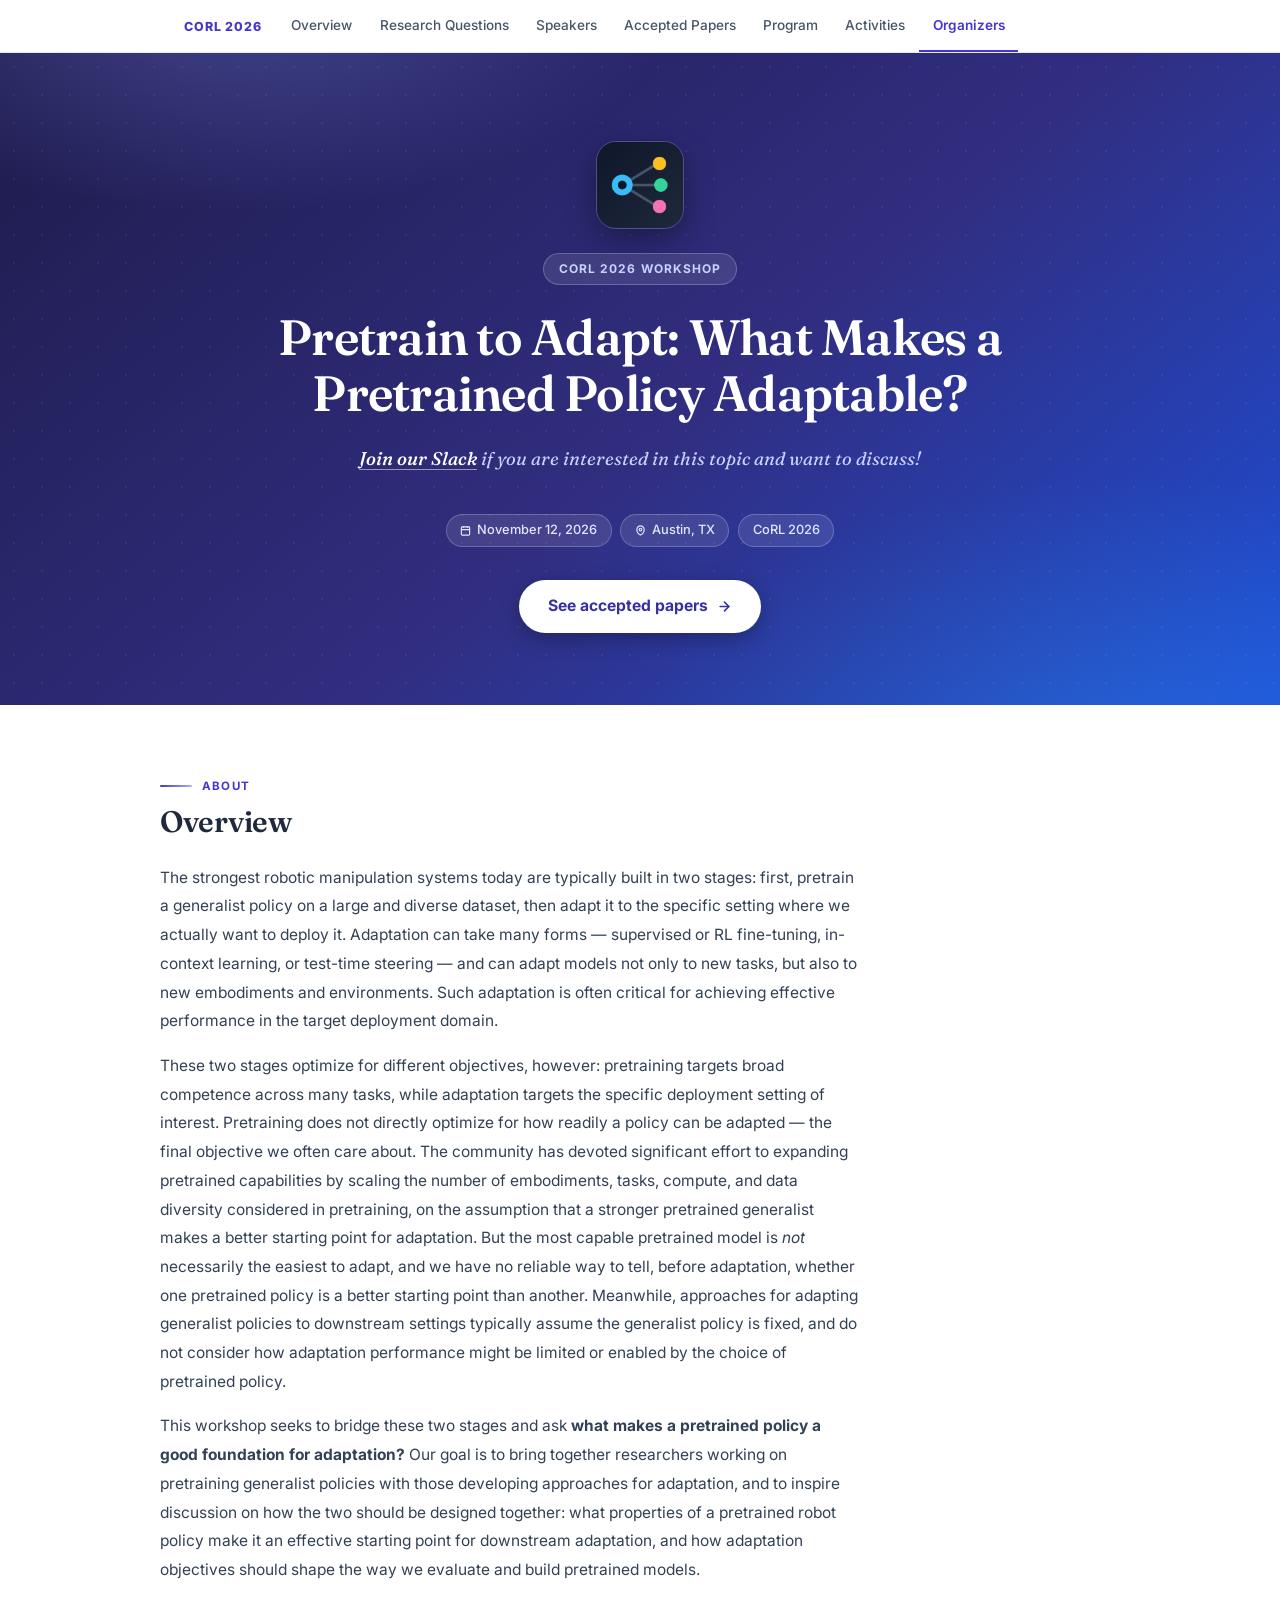
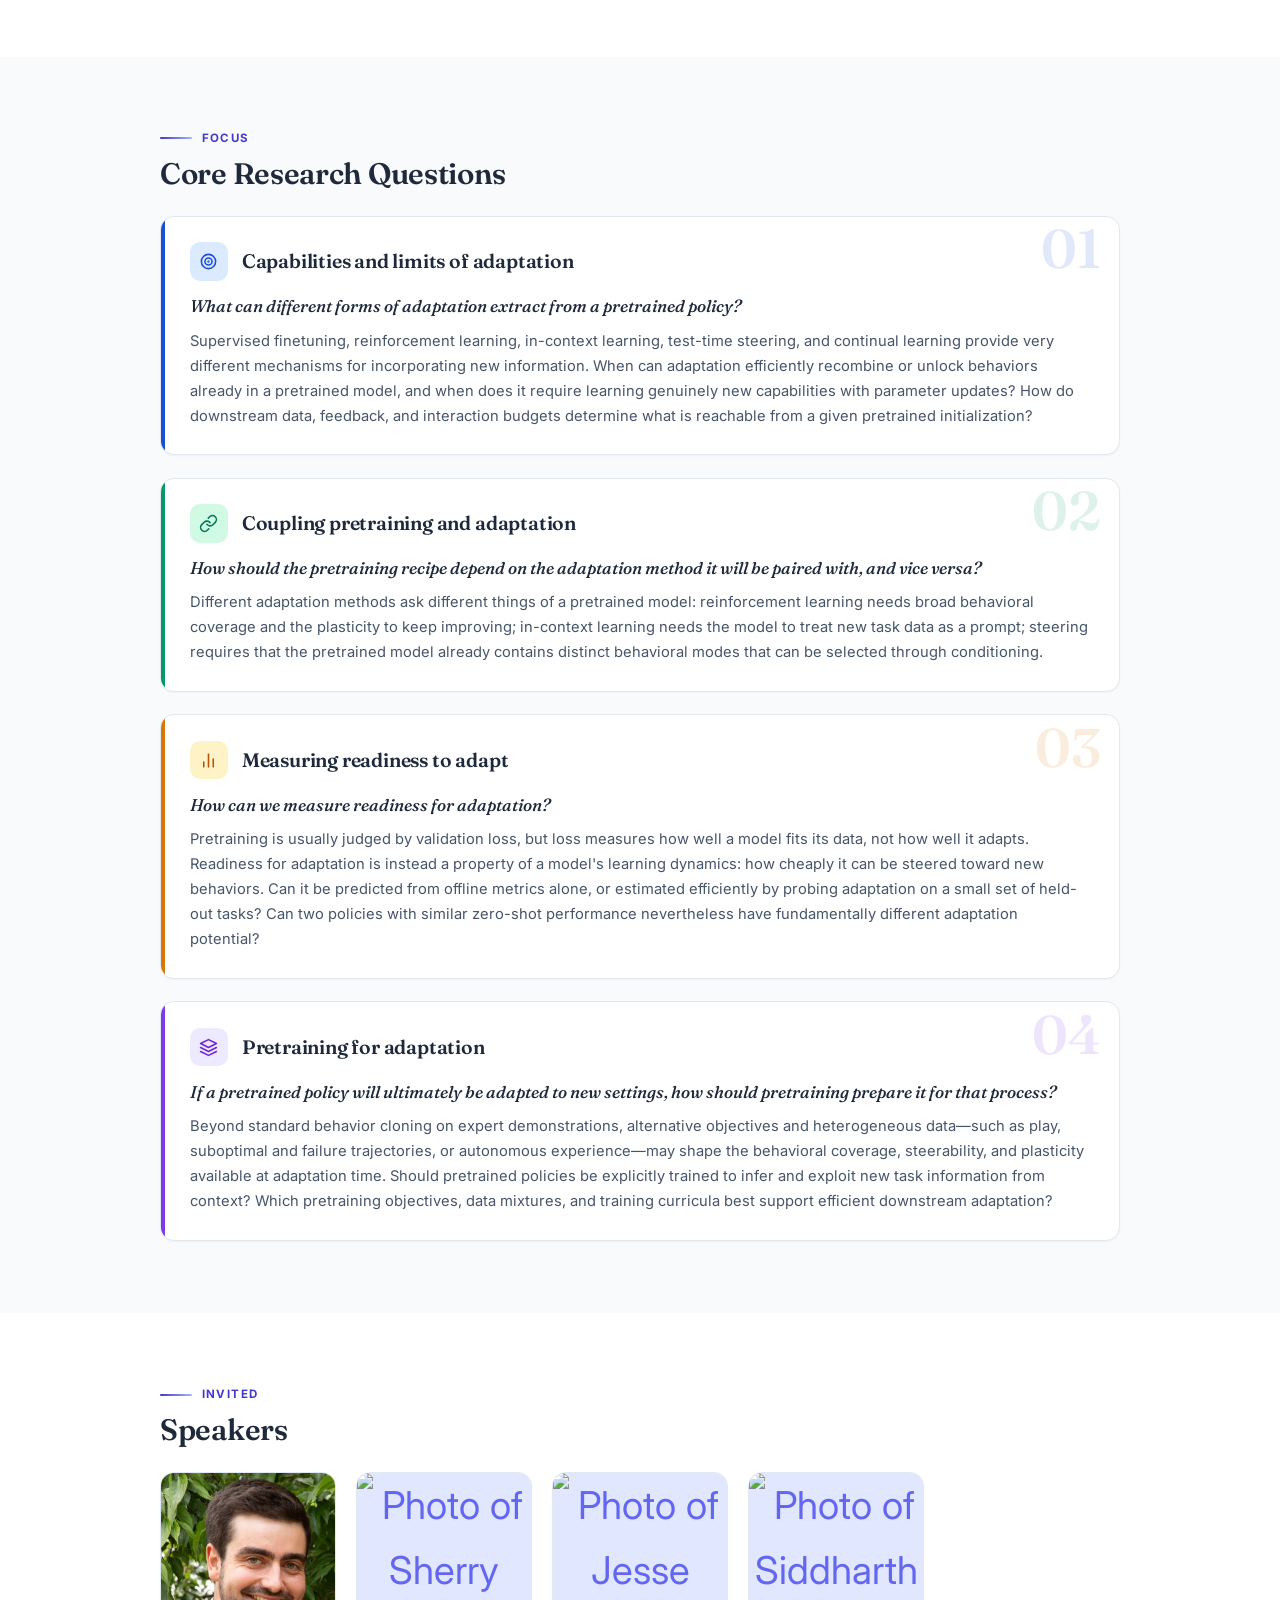
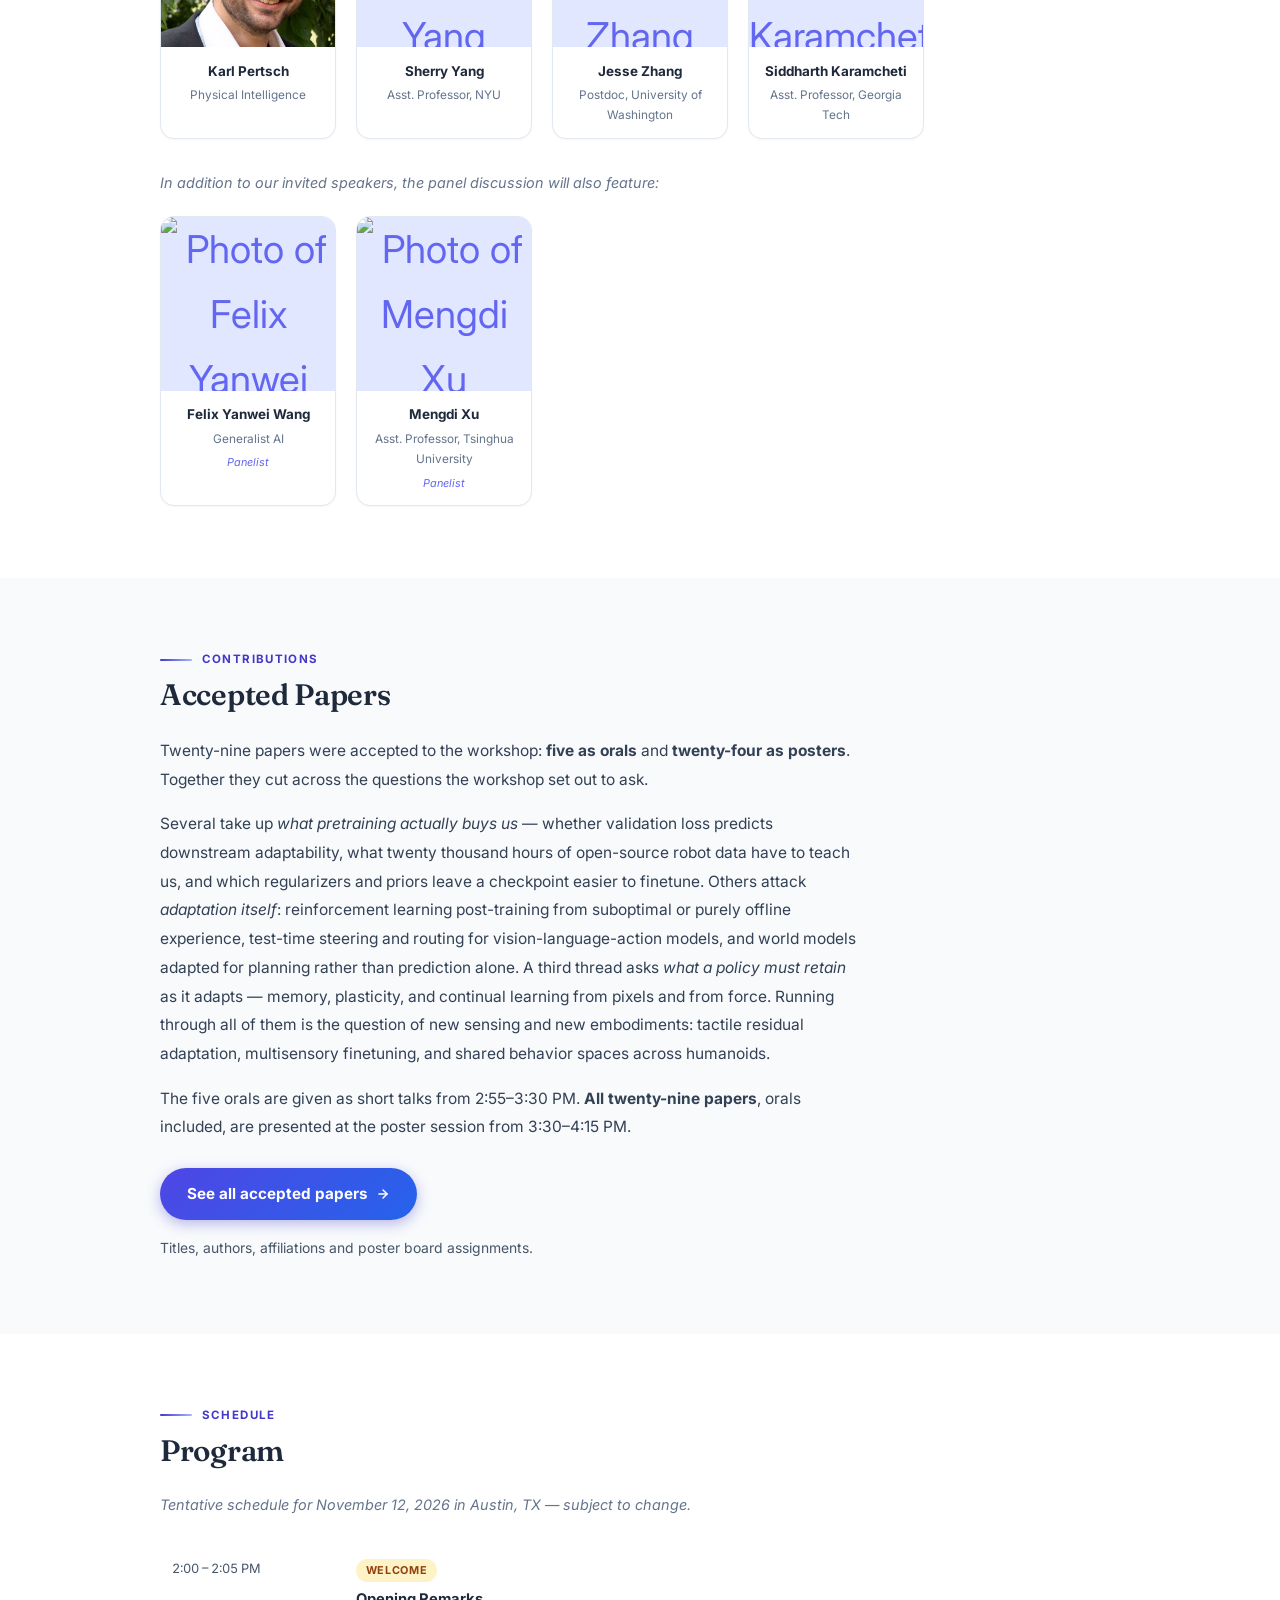
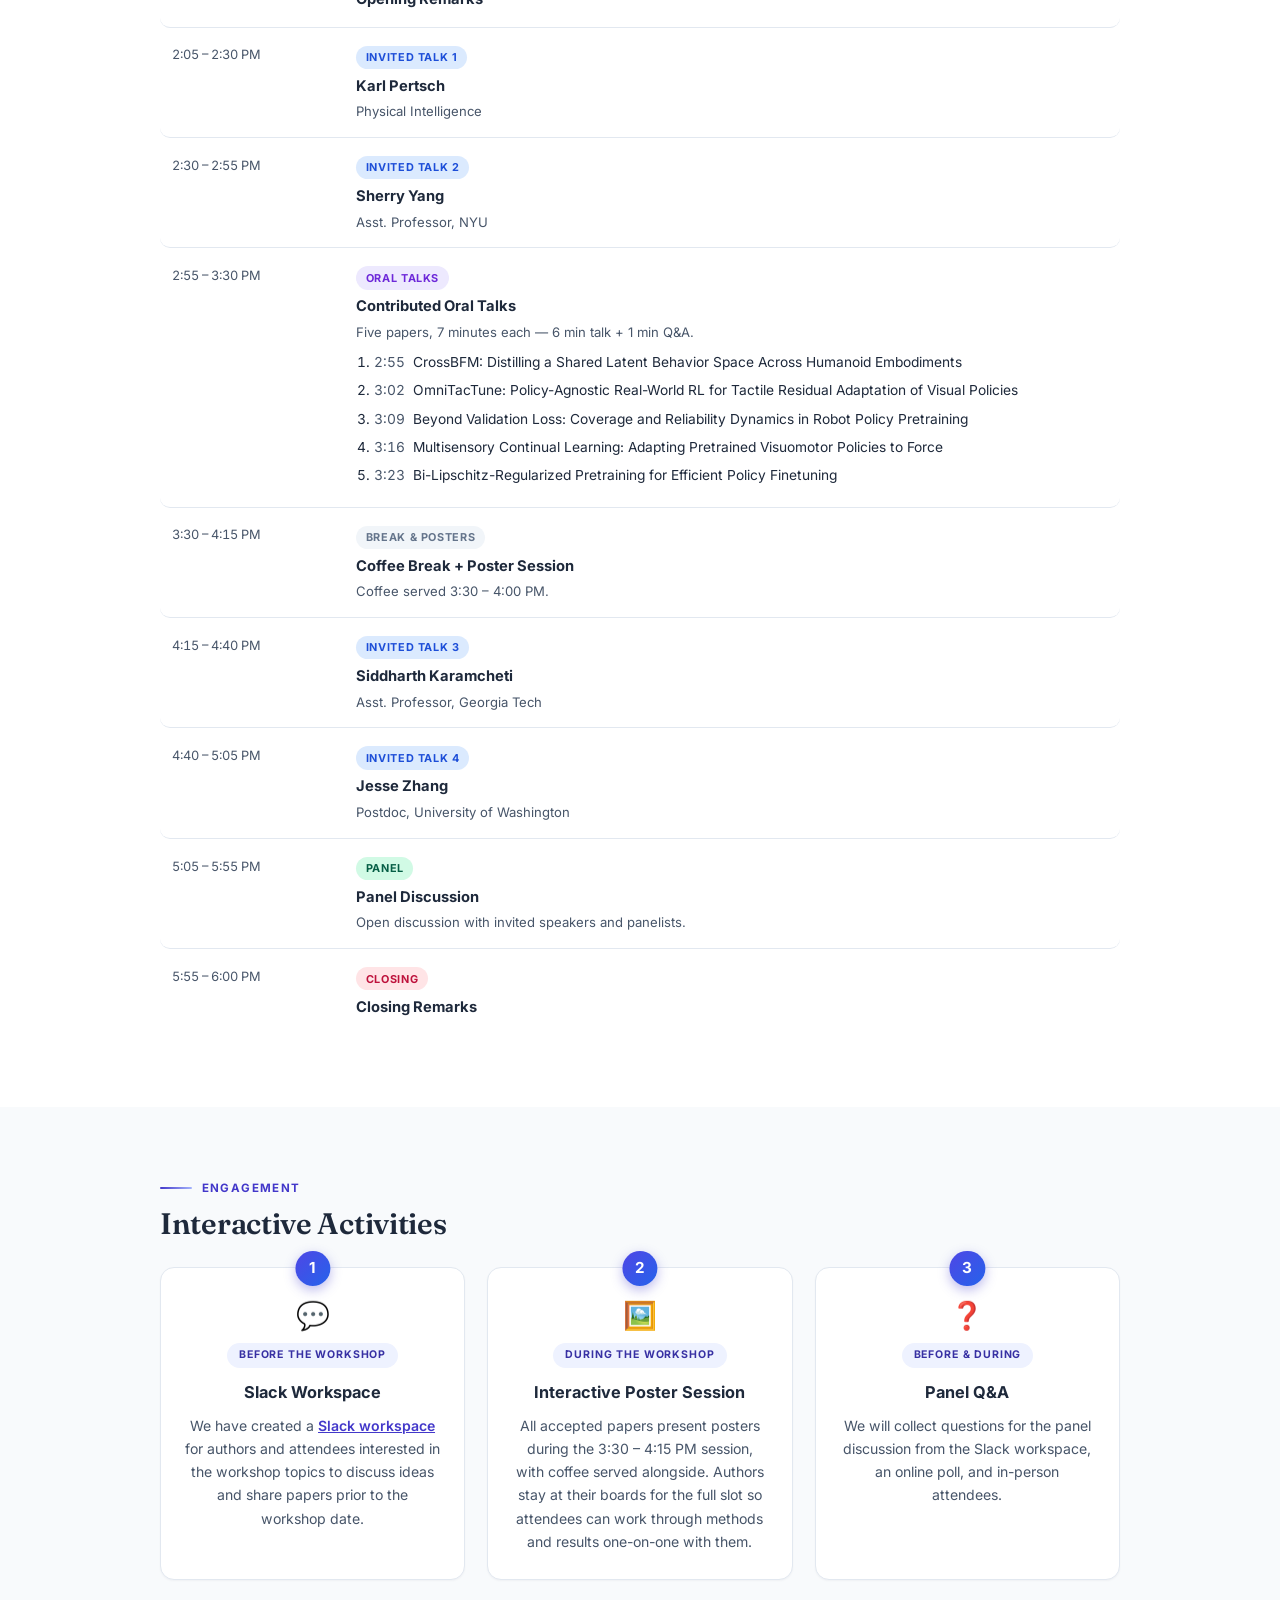
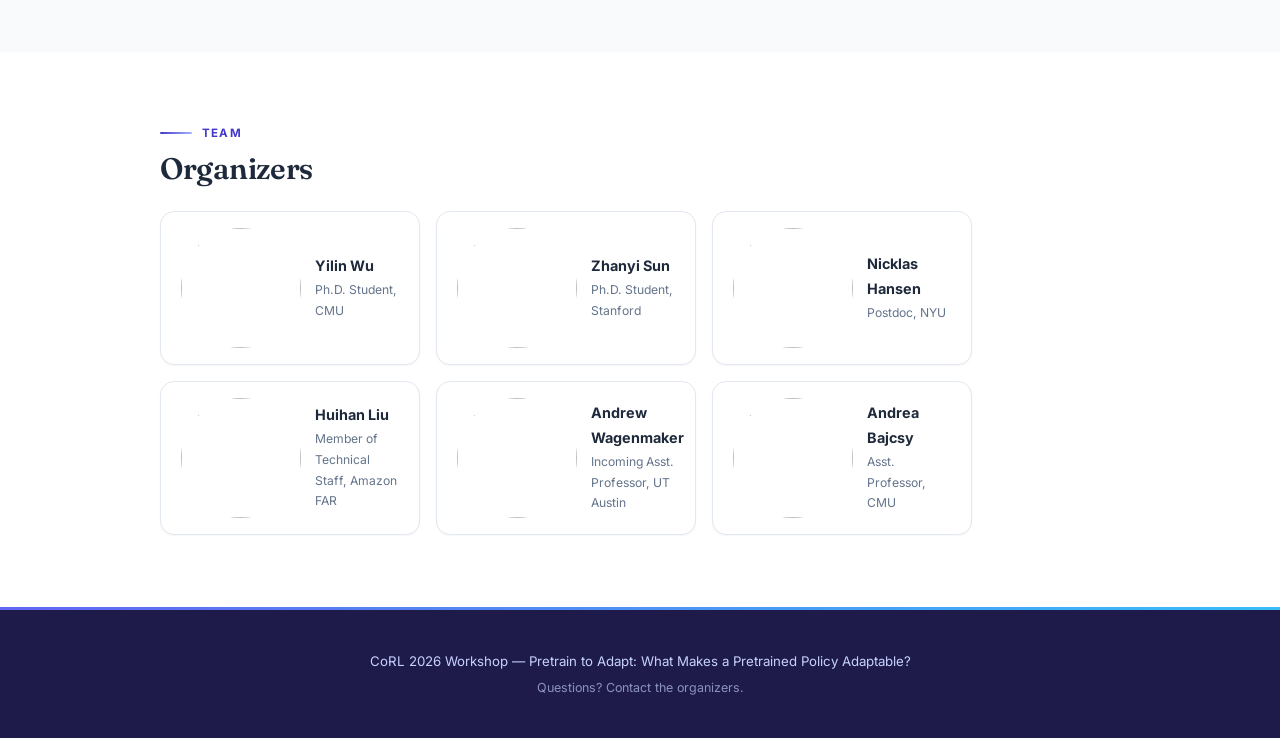
==== index.html @ 238b867f "Fix the stale section comment Co-Authored-By: Claude Opus 5 <noreply@anthropic.com>" ====
<!DOCTYPE html>
<html lang="en">
<head>
  <meta charset="UTF-8" />
  <meta name="viewport" content="width=device-width, initial-scale=1.0" />
  <title>Pretrain to Adapt: What Makes a Pretrained Policy Adaptable? — CoRL 2026</title>
  <link rel="icon" type="image/png" href="images/pretrain-to-adapt.png">
  <link rel="apple-touch-icon" href="images/favicon-180.png">
  <link rel="preconnect" href="https://fonts.googleapis.com">
  <link rel="preconnect" href="https://fonts.gstatic.com" crossorigin>
  <link href="https://fonts.googleapis.com/css2?family=Fraunces:ital,opsz,wght@0,9..144,500;0,9..144,600;0,9..144,700;1,9..144,400;1,9..144,500&family=Inter:wght@400;500;600;700;800&display=swap" rel="stylesheet">
  <style>
    /* ── Reset & tokens ── */
    *, *::before, *::after { box-sizing: border-box; margin: 0; padding: 0; }

    :root {
      --primary:      #4338ca;
      --primary-dark: #3730a3;
      --hero-top:     #1e1b4b;
      --hero-bot:     #1d4ed8;
      --text:         #1e293b;
      --text-muted:   #475569;
      --border:       #e2e8f0;
      --bg:           #ffffff;
      --bg-alt:       #f8fafc;
      --radius:       10px;
      --max-w:        960px;
    }

    html { scroll-behavior: smooth; }

    @media (prefers-reduced-motion: reduce) {
      html { scroll-behavior: auto; }
      *, *::before, *::after { transition-duration: 0.01ms !important; animation-duration: 0.01ms !important; }
    }

    body {
      font-family: 'Inter', -apple-system, BlinkMacSystemFont, 'Segoe UI', Roboto, 'Helvetica Neue', Arial, sans-serif;
      color: var(--text);
      background: var(--bg);
      line-height: 1.7;
      -webkit-font-smoothing: antialiased;
    }

    /* ── Skip link (accessibility) ── */
    .skip-link {
      position: absolute;
      left: -9999px;
      top: 1rem;
      z-index: 9999;
      background: var(--primary);
      color: #fff;
      padding: 0.6rem 1.2rem;
      border-radius: var(--radius);
      font-weight: 600;
      font-size: 0.9rem;
      text-decoration: none;
    }
    .skip-link:focus { left: 1rem; }

    /* ── Focus ring ── */
    :focus-visible {
      outline: 3px solid var(--primary);
      outline-offset: 3px;
      border-radius: 3px;
    }

    /* ── Sticky nav ── */
    .site-header {
      position: sticky;
      top: 0;
      z-index: 100;
      background: rgba(255,255,255,0.96);
      border-bottom: 1px solid var(--border);
      backdrop-filter: blur(8px);
      -webkit-backdrop-filter: blur(8px);
    }

    .nav-inner {
      max-width: var(--max-w);
      margin: 0 auto;
      padding: 0 1.5rem;
      display: flex;
      align-items: center;
      gap: 1rem;
    }

    .nav-brand {
      font-size: 0.78rem;
      font-weight: 800;
      color: var(--primary);
      text-transform: uppercase;
      letter-spacing: 0.07em;
      white-space: nowrap;
      flex-shrink: 0;
    }

    .nav-links {
      list-style: none;
      display: flex;
      margin-left: auto;
      overflow-x: auto;
      scrollbar-width: none;
    }
    .nav-links::-webkit-scrollbar { display: none; }

    .nav-links a {
      display: block;
      padding: 0.85rem 0.85rem;
      color: var(--text-muted);
      text-decoration: none;
      font-size: 0.85rem;
      font-weight: 500;
      border-bottom: 2px solid transparent;
      white-space: nowrap;
      transition: color 0.15s, border-color 0.15s;
    }
    .nav-links a:hover { color: var(--primary); }
    .nav-links a[aria-current="true"] {
      color: var(--primary);
      border-bottom-color: var(--primary);
      font-weight: 600;
    }

    /* ── Hero ── */
    .hero {
      background: linear-gradient(140deg, var(--hero-top) 0%, #312e81 55%, var(--hero-bot) 100%);
      color: #fff;
      padding: 5.5rem 1.5rem 4.5rem;
      text-align: center;
      position: relative;
      overflow: hidden;
    }

    /* Subtle dot-grid overlay */
    .hero::before {
      content: '';
      position: absolute;
      inset: 0;
      background-image: radial-gradient(rgba(255,255,255,0.06) 1px, transparent 1px);
      background-size: 28px 28px;
      pointer-events: none;
    }

    /* Soft glow accents */
    .hero::after {
      content: '';
      position: absolute;
      inset: 0;
      background:
        radial-gradient(640px 320px at 18% -10%, rgba(129,140,248,0.35), transparent 70%),
        radial-gradient(720px 420px at 88% 110%, rgba(56,189,248,0.22), transparent 70%);
      pointer-events: none;
    }

    .hero-inner { position: relative; z-index: 1; max-width: var(--max-w); margin: 0 auto; }

    .hero-logo {
      width: 88px;
      height: 88px;
      border-radius: 20px;
      display: block;
      margin: 0 auto 1.5rem;
      border: 1px solid rgba(255,255,255,0.18);
      box-shadow: 0 10px 30px rgba(0,0,0,0.35);
    }

    .hero-pill {
      display: inline-block;
      background: rgba(255,255,255,0.1);
      border: 1px solid rgba(255,255,255,0.22);
      color: #c7d2fe;
      font-size: 0.75rem;
      font-weight: 700;
      letter-spacing: 0.09em;
      text-transform: uppercase;
      padding: 0.28rem 0.9rem;
      border-radius: 999px;
      margin-bottom: 1.5rem;
    }

    .hero h1 {
      font-family: 'Fraunces', Georgia, 'Times New Roman', serif;
      font-size: clamp(1.85rem, 4.8vw, 3.1rem);
      font-weight: 600;
      line-height: 1.14;
      letter-spacing: -0.015em;
      color: #fff;
      margin-bottom: 1.4rem;
    }

    .hero-quote {
      font-family: 'Fraunces', Georgia, serif;
      font-size: 1.15rem;
      color: #c7d2fe;
      font-style: italic;
      font-weight: 400;
      max-width: 600px;
      margin: 0 auto 2.5rem;
      line-height: 1.6;
    }
    .hero-quote a {
      color: #fff;
      font-weight: 500;
      text-decoration: underline;
      text-underline-offset: 4px;
      text-decoration-color: rgba(255,255,255,0.5);
      transition: text-decoration-color 0.15s ease;
    }
    .hero-quote a:hover { text-decoration-color: #fff; }

    .hero-badges {
      display: flex;
      flex-wrap: wrap;
      gap: 0.55rem;
      justify-content: center;
    }

    .badge {
      display: inline-flex;
      align-items: center;
      gap: 0.35rem;
      background: rgba(255,255,255,0.1);
      border: 1px solid rgba(255,255,255,0.22);
      color: #e0e7ff;
      font-size: 0.8rem;
      font-weight: 500;
      padding: 0.3rem 0.85rem;
      border-radius: 999px;
    }

    /* ── CTA buttons ── */
    .hero-cta { margin-top: 2.1rem; }

    .btn-hero {
      display: inline-flex;
      align-items: center;
      gap: 0.55rem;
      background: #fff;
      color: var(--primary-dark);
      font-weight: 700;
      font-size: 0.98rem;
      padding: 0.8rem 1.8rem;
      border-radius: 999px;
      text-decoration: none;
      box-shadow: 0 6px 20px rgba(0,0,0,0.28);
      transition: transform 0.15s ease, box-shadow 0.15s ease;
    }
    .btn-hero:hover {
      transform: translateY(-2px);
      box-shadow: 0 10px 28px rgba(0,0,0,0.35);
    }

    .btn-primary {
      display: inline-flex;
      align-items: center;
      gap: 0.55rem;
      background: linear-gradient(135deg, #4f46e5, #2563eb);
      color: #fff;
      font-weight: 700;
      font-size: 0.95rem;
      padding: 0.75rem 1.7rem;
      border-radius: 999px;
      text-decoration: none;
      box-shadow: 0 4px 14px rgba(67,56,202,0.35);
      transition: transform 0.15s ease, box-shadow 0.15s ease;
    }
    .btn-primary:hover {
      transform: translateY(-2px);
      box-shadow: 0 8px 22px rgba(67,56,202,0.45);
    }

    /* ── Section shell ── */
    section { padding: 4.5rem 1.5rem; }
    section.bg-alt { background: var(--bg-alt); }

    .section-inner { max-width: var(--max-w); margin: 0 auto; }

    .section-label {
      display: flex;
      align-items: center;
      gap: 0.6rem;
      font-size: 0.72rem;
      font-weight: 700;
      letter-spacing: 0.12em;
      text-transform: uppercase;
      color: var(--primary);
      margin-bottom: 0.5rem;
    }
    .section-label::before {
      content: '';
      width: 2rem;
      height: 2px;
      border-radius: 2px;
      background: linear-gradient(90deg, var(--primary), #a5b4fc);
    }

    h2 {
      font-family: 'Fraunces', Georgia, serif;
      font-size: 1.85rem;
      font-weight: 600;
      letter-spacing: -0.01em;
      line-height: 1.2;
      color: var(--text);
      margin-bottom: 1.5rem;
    }

    h3 {
      font-size: 0.95rem;
      font-weight: 700;
      color: var(--text);
      margin-bottom: 0.4rem;
    }

    p { color: var(--text-muted); font-size: 0.97rem; margin-bottom: 1rem; }
    p:last-child { margin-bottom: 0; }

    /* ── Overview ── */
    .overview-body { max-width: 700px; }
    .overview-body p { color: #334155; line-height: 1.85; }

    .key-question {
      margin-top: 1.75rem;
      border-left: 4px solid var(--primary);
      border-radius: 0 var(--radius) var(--radius) 0;
      background: #eef2ff;
      padding: 1.1rem 1.4rem;
      font-size: 0.97rem;
      font-weight: 500;
      color: #3730a3;
      line-height: 1.65;
    }

    /* ── Icon chips ── */
    .topic-icon {
      width: 2.4rem;
      height: 2.4rem;
      border-radius: 10px;
      display: flex;
      align-items: center;
      justify-content: center;
      font-size: 1.1rem;
      flex-shrink: 0;
    }

    /* ── Research question cards ── */
    .rq-list { display: grid; gap: 1.4rem; }

    .rq-card {
      position: relative;
      background: var(--bg);
      border: 1px solid var(--border);
      border-radius: 14px;
      padding: 1.6rem 1.9rem 1.6rem 1.8rem;
      box-shadow: 0 1px 2px rgba(15,23,42,0.04);
      overflow: hidden;
      transition: box-shadow 0.2s ease, transform 0.2s ease, border-color 0.2s ease;
    }
    .rq-card::before {
      content: '';
      position: absolute;
      left: 0; top: 0; bottom: 0;
      width: 4px;
      background: var(--accent, var(--primary));
    }
    .rq-card:hover {
      box-shadow: 0 10px 30px rgba(67,56,202,0.10);
      border-color: #c7d2fe;
      transform: translateY(-3px);
    }

    .rq-num {
      position: absolute;
      top: 0.35rem;
      right: 1.15rem;
      font-family: 'Fraunces', Georgia, serif;
      font-size: 3.4rem;
      font-weight: 600;
      line-height: 1;
      color: var(--accent, var(--primary));
      opacity: 0.13;
      pointer-events: none;
      user-select: none;
    }

    .rq-head {
      display: flex;
      align-items: center;
      gap: 0.85rem;
      margin-bottom: 0.8rem;
    }
    .rq-head h3 {
      font-family: 'Fraunces', Georgia, serif;
      font-size: 1.22rem;
      font-weight: 600;
      letter-spacing: -0.01em;
      margin: 0;
    }

    .rq-lead {
      font-family: 'Fraunces', Georgia, serif;
      font-style: italic;
      font-size: 1.06rem;
      font-weight: 500;
      color: var(--text);
      line-height: 1.55;
      margin: 0 0 0.55rem;
    }

    .rq-body {
      font-size: 0.92rem;
      color: var(--text-muted);
      line-height: 1.7;
      margin: 0;
    }

    /* ── Activity steps ── */
    .activity-flow {
      display: grid;
      grid-template-columns: repeat(3, 1fr);
      gap: 1.4rem;
      margin-top: 1.6rem;
    }

    .activity-step {
      position: relative;
      background: var(--bg);
      border: 1px solid var(--border);
      border-radius: 14px;
      padding: 2.1rem 1.5rem 1.6rem;
      text-align: center;
      box-shadow: 0 1px 2px rgba(15,23,42,0.04);
      transition: box-shadow 0.2s ease, transform 0.2s ease, border-color 0.2s ease;
    }
    .activity-step:hover {
      box-shadow: 0 10px 28px rgba(67,56,202,0.10);
      border-color: #c7d2fe;
      transform: translateY(-3px);
    }

    .activity-num {
      position: absolute;
      top: -1.1rem;
      left: 50%;
      transform: translateX(-50%);
      width: 2.2rem;
      height: 2.2rem;
      border-radius: 50%;
      display: flex;
      align-items: center;
      justify-content: center;
      background: linear-gradient(135deg, #4f46e5, #2563eb);
      color: #fff;
      font-weight: 700;
      font-size: 0.95rem;
      box-shadow: 0 4px 12px rgba(67,56,202,0.35);
    }

    .activity-icon { font-size: 1.7rem; line-height: 1; margin-bottom: 0.65rem; }

    .activity-tag {
      display: inline-block;
      font-size: 0.66rem;
      font-weight: 700;
      letter-spacing: 0.08em;
      text-transform: uppercase;
      padding: 0.2rem 0.75rem;
      border-radius: 999px;
      background: #eef2ff;
      color: var(--primary-dark);
      margin-bottom: 0.7rem;
    }

    .activity-step h3 { font-size: 1.02rem; margin-bottom: 0.45rem; }
    .activity-step p {
      font-size: 0.88rem;
      color: var(--text-muted);
      line-height: 1.65;
      margin: 0;
    }

    /* ── Speaker cards ── */
    .tba-note {
      font-style: italic;
      font-size: 0.9rem;
      color: #64748b;
      margin-bottom: 1.5rem;
    }

    .speaker-grid {
      display: grid;
      grid-template-columns: repeat(auto-fill, minmax(148px, 1fr));
      gap: 1.25rem;
    }

    .speaker-card {
      background: var(--bg);
      border: 1px solid var(--border);
      border-radius: 14px;
      overflow: hidden;
      text-align: center;
      box-shadow: 0 1px 2px rgba(15,23,42,0.04);
      transition: box-shadow 0.2s ease, transform 0.2s ease, border-color 0.2s ease;
    }
    .speaker-card:hover {
      box-shadow: 0 10px 28px rgba(67,56,202,0.12);
      border-color: #c7d2fe;
      transform: translateY(-3px);
    }

    .speaker-avatar {
      width: 100%;
      aspect-ratio: 1;
      background: #e0e7ff;
      display: flex;
      align-items: center;
      justify-content: center;
      font-size: 2.4rem;
      color: #6366f1;
    }
    .speaker-avatar img { width: 100%; height: 100%; object-fit: cover; }

    .speaker-body { padding: 0.8rem 0.6rem; }
    .speaker-body .name { font-size: 0.84rem; font-weight: 700; color: #1e293b; }
    .speaker-body .name a { color: inherit; text-decoration: none; }
    .speaker-body .name a:hover { color: var(--primary); text-decoration: underline; }
    .speaker-body .affil { font-size: 0.74rem; color: #64748b; margin-top: 0.15rem; }
    .speaker-body .note { font-size: 0.68rem; color: #6366f1; margin-top: 0.3rem; font-style: italic; }

    /* ── Schedule ── */
    .schedule-block { margin-bottom: 2.5rem; }
    .schedule-block:last-child { margin-bottom: 0; }

    .schedule-block-title {
      font-size: 0.72rem;
      font-weight: 700;
      letter-spacing: 0.1em;
      text-transform: uppercase;
      color: var(--primary);
      border-bottom: 2px solid var(--primary);
      padding-bottom: 0.4rem;
      margin-bottom: 0.25rem;
    }

    .schedule-row {
      display: grid;
      grid-template-columns: 10rem 1fr;
      gap: 0 1.5rem;
      padding: 0.9rem 0.75rem;
      border-bottom: 1px solid var(--border);
      align-items: start;
      border-radius: 10px;
      transition: background 0.15s ease;
    }
    .schedule-row:hover { background: #f8fafc; }
    .schedule-row:last-child { border-bottom: none; }

    .schedule-time {
      font-size: 0.8rem;
      color: var(--text-muted);
      font-variant-numeric: tabular-nums;
      white-space: nowrap;
      padding-top: 0.15rem;
    }

    .schedule-tag {
      display: inline-block;
      font-size: 0.68rem;
      font-weight: 700;
      letter-spacing: 0.06em;
      text-transform: uppercase;
      padding: 0.15rem 0.6rem;
      border-radius: 999px;
      margin-bottom: 0.3rem;
    }
    .tag-talk    { background: #dbeafe; color: #1d4ed8; }
    .tag-break   { background: #f1f5f9; color: #64748b; }
    .tag-special { background: #ede9fe; color: #6d28d9; }
    .tag-panel   { background: #d1fae5; color: #065f46; }
    .tag-welcome { background: #fef3c7; color: #92400e; }
    .tag-closing { background: #ffe4e6; color: #be123c; }

    .schedule-event-title {
      font-size: 0.92rem;
      font-weight: 700;
      color: var(--text);
    }
    .schedule-event-desc {
      font-size: 0.82rem;
      color: var(--text-muted);
      margin: 0.1rem 0 0;
    }

    @media (max-width: 500px) {
      .schedule-row { grid-template-columns: 1fr; gap: 0.2rem; }
      .schedule-time { color: #94a3b8; font-size: 0.75rem; }
    }

    /* ── Organizer cards ── */
    .organizer-grid {
      display: flex;
      flex-wrap: wrap;
      gap: 1rem;
    }

    .organizer-card {
      background: var(--bg);
      border: 1px solid var(--border);
      border-radius: 14px;
      padding: 1rem 1.25rem;
      display: flex;
      align-items: center;
      gap: 0.9rem;
      flex: 1 1 190px;
      max-width: 260px;
      box-shadow: 0 1px 2px rgba(15,23,42,0.04);
      transition: box-shadow 0.2s ease, transform 0.2s ease, border-color 0.2s ease;
    }
    .organizer-card:hover {
      box-shadow: 0 10px 28px rgba(67,56,202,0.10);
      border-color: #c7d2fe;
      transform: translateY(-3px);
    }

    .organizer-avatar {
      width: 7.5rem;
      height: 7.5rem;
      border-radius: 50%;
      display: flex;
      align-items: center;
      justify-content: center;
      font-size: 0.75rem;
      font-weight: 800;
      letter-spacing: 0.02em;
      flex-shrink: 0;
    }

    .organizer-info .name { font-size: 0.9rem; font-weight: 700; color: #1e293b; }
    .organizer-info .name a { color: inherit; text-decoration: none; }
    .organizer-info .name a:hover { color: var(--primary); text-decoration: underline; }
    .organizer-info .affil { font-size: 0.76rem; color: #64748b; margin-top: 0.1rem; }
    .organizer-avatar img { width: 100%; height: 100%; object-fit: cover; border-radius: 50%; display: block; }

    /* ── Footer ── */
    footer {
      background: var(--hero-top);
      color: #c7d2fe;
      padding: 2.5rem 1.5rem;
      text-align: center;
      font-size: 0.83rem;
      line-height: 1.7;
      border-top: 3px solid transparent;
      border-image: linear-gradient(90deg, #6366f1, #38bdf8) 1;
    }
    footer .sub { margin-top: 0.3rem; opacity: 0.65; font-size: 0.78rem; }

    /* ── Responsive ── */
    @media (max-width: 700px) {
      .hero { padding: 3.5rem 1.25rem 3rem; }
      .nav-brand { display: none; }
      .nav-links a { padding: 0.8rem 0.6rem; font-size: 0.8rem; }
      section { padding: 3rem 1.25rem; }
      h2 { font-size: 1.4rem; }
      .organizer-card { max-width: 100%; }
      .activity-flow { grid-template-columns: 1fr; gap: 2rem; }
    }

    @media (max-width: 440px) {
      .rq-card { padding: 1.3rem 1.2rem 1.3rem 1.35rem; }
      .rq-num { font-size: 2.6rem; }
    }
  </style>
</head>
<body>

  <!-- Accessibility: skip to content -->
  <a class="skip-link" href="#main-content">Skip to main content</a>

  <!-- Sticky navigation -->
  <header class="site-header">
    <div class="nav-inner">
      <span class="nav-brand" aria-hidden="true">CoRL&nbsp;2026</span>
      <nav aria-label="Page sections">
        <ul class="nav-links" role="list">
          <li><a href="#overview">Overview</a></li>
          <li><a href="#topics">Research Questions</a></li>
          <li><a href="#speakers">Speakers</a></li>
          <li><a href="#papers">Accepted Papers</a></li>
          <li><a href="#program">Program</a></li>
          <li><a href="#activities">Activities</a></li>
          <li><a href="#organizers">Organizers</a></li>
        </ul>
      </nav>
    </div>
  </header>

  <!-- Hero banner -->
  <div class="hero" role="region" aria-label="Workshop header">
    <div class="hero-inner">
      <img class="hero-logo" src="images/pretrain-to-adapt.png" alt="Pretrain to Adapt workshop logo">
      <div class="hero-pill" aria-hidden="true">CoRL 2026 Workshop</div>
      <h1>Pretrain to Adapt: What Makes a<br>Pretrained Policy Adaptable?</h1>
      <p class="hero-quote">
        <a href="https://join.slack.com/t/corl2026pretr-hxl8842/shared_invite/zt-48ya521jp-Zos1fnLA~ZVeiwCrwtGC5A" target="_blank" rel="noopener">Join our Slack</a> if you are interested in this topic and want to discuss!
      </p>
      <div class="hero-badges" aria-label="Event details">
        <span class="badge">
          <svg width="11" height="11" viewBox="0 0 24 24" fill="none" stroke="currentColor" stroke-width="2.5" aria-hidden="true" focusable="false"><rect x="3" y="4" width="18" height="18" rx="2"/><path d="M16 2v4M8 2v4M3 10h18"/></svg>
          November 12, 2026
        </span>
        <span class="badge">
          <svg width="11" height="11" viewBox="0 0 24 24" fill="none" stroke="currentColor" stroke-width="2.5" aria-hidden="true" focusable="false"><path d="M12 22s-8-4.5-8-11.8A8 8 0 0 1 12 2a8 8 0 0 1 8 8.2c0 7.3-8 11.8-8 11.8z"/><circle cx="12" cy="10" r="3"/></svg>
          Austin, TX
        </span>
        <span class="badge">CoRL 2026</span>
      </div>
      <div class="hero-cta">
        <a class="btn-hero" href="#papers">
          See accepted papers
          <svg width="15" height="15" viewBox="0 0 24 24" fill="none" stroke="currentColor" stroke-width="2.5" stroke-linecap="round" stroke-linejoin="round" aria-hidden="true" focusable="false"><path d="M5 12h14"/><path d="M12 5l7 7-7 7"/></svg>
        </a>
      </div>
    </div>
  </div>

  <main id="main-content">

    <!-- ── Overview ── -->
    <section id="overview" aria-labelledby="h-overview">
      <div class="section-inner">
        <p class="section-label" aria-hidden="true">About</p>
        <h2 id="h-overview">Overview</h2>
        <div class="overview-body">
          <p>The strongest robotic manipulation systems today are typically built in two stages: first, pretrain a generalist policy on a large and diverse dataset, then adapt it to the specific setting where we actually want to deploy it. Adaptation can take many forms &mdash; supervised or RL fine-tuning, in-context learning, or test-time steering &mdash; and can adapt models not only to new tasks, but also to new embodiments and environments. Such adaptation is often critical for achieving effective performance in the target deployment domain.</p>
          <p>These two stages optimize for different objectives, however: pretraining targets broad competence across many tasks, while adaptation targets the specific deployment setting of interest. Pretraining does not directly optimize for how readily a policy can be adapted &mdash; the final objective we often care about. The community has devoted significant effort to expanding pretrained capabilities by scaling the number of embodiments, tasks, compute, and data diversity considered in pretraining, on the assumption that a stronger pretrained generalist makes a better starting point for adaptation. But the most capable pretrained model is <em>not</em> necessarily the easiest to adapt, and we have no reliable way to tell, before adaptation, whether one pretrained policy is a better starting point than another. Meanwhile, approaches for adapting generalist policies to downstream settings typically assume the generalist policy is fixed, and do not consider how adaptation performance might be limited or enabled by the choice of pretrained policy.</p>
          <p>This workshop seeks to bridge these two stages and ask <strong>what makes a pretrained policy a good foundation for adaptation?</strong> Our goal is to bring together researchers working on pretraining generalist policies with those developing approaches for adaptation, and to inspire discussion on how the two should be designed together: what properties of a pretrained robot policy make it an effective starting point for downstream adaptation, and how adaptation objectives should shape the way we evaluate and build pretrained models.</p>
        </div>
      </div>
    </section>

    <!-- ── Topics ── -->
    <section id="topics" class="bg-alt" aria-labelledby="h-topics">
      <div class="section-inner">
        <p class="section-label" aria-hidden="true">Focus</p>
        <h2 id="h-topics">Core Research Questions</h2>
        <div class="rq-list">

          <article class="rq-card" style="--accent:#1d4ed8;" aria-labelledby="topic-limits">
            <div class="rq-num" aria-hidden="true">01</div>
            <div class="rq-head">
              <div class="topic-icon" style="background:#dbeafe; color:#1d4ed8;" role="img" aria-label="Adaptation icon"><svg width="19" height="19" viewBox="0 0 24 24" fill="none" stroke="currentColor" stroke-width="2" stroke-linecap="round" stroke-linejoin="round" aria-hidden="true" focusable="false"><circle cx="12" cy="12" r="9"/><circle cx="12" cy="12" r="4.5"/><circle cx="12" cy="12" r="0.5" fill="currentColor"/></svg></div>
              <h3 id="topic-limits">Capabilities and limits of adaptation</h3>
            </div>
            <p class="rq-lead">What can different forms of adaptation extract from a pretrained policy?</p>
            <p class="rq-body">Supervised finetuning, reinforcement learning, in-context learning, test-time steering, and continual learning provide very different mechanisms for incorporating new information. When can adaptation efficiently recombine or unlock behaviors already in a pretrained model, and when does it require learning genuinely new capabilities with parameter updates? How do downstream data, feedback, and interaction budgets determine what is reachable from a given pretrained initialization?</p>
          </article>

          <article class="rq-card" style="--accent:#059669;" aria-labelledby="topic-couple">
            <div class="rq-num" aria-hidden="true">02</div>
            <div class="rq-head">
              <div class="topic-icon" style="background:#d1fae5; color:#047857;" role="img" aria-label="Coupling icon"><svg width="19" height="19" viewBox="0 0 24 24" fill="none" stroke="currentColor" stroke-width="2" stroke-linecap="round" stroke-linejoin="round" aria-hidden="true" focusable="false"><path d="M10 13a5 5 0 0 0 7.54.54l3-3a5 5 0 0 0-7.07-7.07l-1.72 1.71"/><path d="M14 11a5 5 0 0 0-7.54-.54l-3 3a5 5 0 0 0 7.07 7.07l1.71-1.71"/></svg></div>
              <h3 id="topic-couple">Coupling pretraining and adaptation</h3>
            </div>
            <p class="rq-lead">How should the pretraining recipe depend on the adaptation method it will be paired with, and vice versa?</p>
            <p class="rq-body">Different adaptation methods ask different things of a pretrained model: reinforcement learning needs broad behavioral coverage and the plasticity to keep improving; in-context learning needs the model to treat new task data as a prompt; steering requires that the pretrained model already contains distinct behavioral modes that can be selected through conditioning.</p>
          </article>

          <article class="rq-card" style="--accent:#d97706;" aria-labelledby="topic-eval">
            <div class="rq-num" aria-hidden="true">03</div>
            <div class="rq-head">
              <div class="topic-icon" style="background:#fef3c7; color:#b45309;" role="img" aria-label="Evaluation icon"><svg width="19" height="19" viewBox="0 0 24 24" fill="none" stroke="currentColor" stroke-width="2" stroke-linecap="round" stroke-linejoin="round" aria-hidden="true" focusable="false"><line x1="6" y1="20" x2="6" y2="14"/><line x1="12" y1="20" x2="12" y2="4"/><line x1="18" y1="20" x2="18" y2="10"/></svg></div>
              <h3 id="topic-eval">Measuring readiness to adapt</h3>
            </div>
            <p class="rq-lead">How can we measure readiness for adaptation?</p>
            <p class="rq-body">Pretraining is usually judged by validation loss, but loss measures how well a model fits its data, not how well it adapts. Readiness for adaptation is instead a property of a model's learning dynamics: how cheaply it can be steered toward new behaviors. Can it be predicted from offline metrics alone, or estimated efficiently by probing adaptation on a small set of held-out tasks? Can two policies with similar zero-shot performance nevertheless have fundamentally different adaptation potential?</p>
          </article>

          <article class="rq-card" style="--accent:#7c3aed;" aria-labelledby="topic-pretrain">
            <div class="rq-num" aria-hidden="true">04</div>
            <div class="rq-head">
              <div class="topic-icon" style="background:#ede9fe; color:#6d28d9;" role="img" aria-label="Pretraining icon"><svg width="19" height="19" viewBox="0 0 24 24" fill="none" stroke="currentColor" stroke-width="2" stroke-linecap="round" stroke-linejoin="round" aria-hidden="true" focusable="false"><polygon points="12 2 2 7 12 12 22 7 12 2"/><polyline points="2 12 12 17 22 12"/><polyline points="2 17 12 22 22 17"/></svg></div>
              <h3 id="topic-pretrain">Pretraining for adaptation</h3>
            </div>
            <p class="rq-lead">If a pretrained policy will ultimately be adapted to new settings, how should pretraining prepare it for that process?</p>
            <p class="rq-body">Beyond standard behavior cloning on expert demonstrations, alternative objectives and heterogeneous data&mdash;such as play, suboptimal and failure trajectories, or autonomous experience&mdash;may shape the behavioral coverage, steerability, and plasticity available at adaptation time. Should pretrained policies be explicitly trained to infer and exploit new task information from context? Which pretraining objectives, data mixtures, and training curricula best support efficient downstream adaptation?</p>
          </article>

        </div>
      </div>
    </section>

    <!-- ── Speakers ── -->
    <section id="speakers" aria-labelledby="h-speakers">
      <div class="section-inner">
        <p class="section-label" aria-hidden="true">Invited</p>
        <h2 id="h-speakers">Speakers</h2>
        <div class="speaker-grid" aria-label="Invited speakers">

          <div class="speaker-card">
            <div class="speaker-avatar"><img src="images/karl_pertsch.jpg" alt="Photo of Karl Pertsch" loading="lazy"></div>
            <div class="speaker-body">
              <div class="name"><a href="https://kpertsch.github.io/" target="_blank" rel="noopener">Karl Pertsch</a></div>
              <div class="affil">Physical Intelligence</div>
            </div>
          </div>

          <div class="speaker-card">
            <div class="speaker-avatar"><img src="https://sherryy.github.io/imgs/sherry.jpeg" alt="Photo of Sherry Yang" loading="lazy"></div>
            <div class="speaker-body">
              <div class="name"><a href="https://sherryy.github.io/" target="_blank" rel="noopener">Sherry Yang</a></div>
              <div class="affil">Asst. Professor, NYU</div>
            </div>
          </div>

          <div class="speaker-card">
            <div class="speaker-avatar"><img src="https://www.jessezhang.net/images/profile.jpeg" alt="Photo of Jesse Zhang" loading="lazy"></div>
            <div class="speaker-body">
              <div class="name"><a href="https://www.jessezhang.net/" target="_blank" rel="noopener">Jesse Zhang</a></div>
              <div class="affil">Postdoc, University of Washington</div>
            </div>
          </div>

          <div class="speaker-card">
            <div class="speaker-avatar"><img src="https://www.siddkaramcheti.com/assets/img/sidd.jpg" alt="Photo of Siddharth Karamcheti" loading="lazy"></div>
            <div class="speaker-body">
              <div class="name"><a href="https://www.siddkaramcheti.com/" target="_blank" rel="noopener">Siddharth Karamcheti</a></div>
              <div class="affil">Asst. Professor, Georgia Tech</div>
            </div>
          </div>

        </div>

        <p class="tba-note" style="margin-top:2rem; margin-bottom:0;">In addition to our invited speakers, the panel discussion will also feature:</p>
        <div class="speaker-grid" aria-label="Panelists" style="margin-top:1.25rem;">

          <div class="speaker-card">
            <div class="speaker-avatar"><img src="https://yanweiw.github.io/images/felix_profile.jpg" alt="Photo of Felix Yanwei Wang" loading="lazy"></div>
            <div class="speaker-body">
              <div class="name"><a href="https://yanweiw.github.io/" target="_blank" rel="noopener">Felix Yanwei Wang</a></div>
              <div class="affil">Generalist AI</div>
              <div class="note">Panelist</div>
            </div>
          </div>

          <div class="speaker-card">
            <div class="speaker-avatar"><img src="https://www.mengdixu.me/images/profile_24.jpg" alt="Photo of Mengdi Xu" loading="lazy"></div>
            <div class="speaker-body">
              <div class="name"><a href="https://www.mengdixu.me/" target="_blank" rel="noopener">Mengdi Xu</a></div>
              <div class="affil">Asst. Professor, Tsinghua University</div>
              <div class="note">Panelist</div>
            </div>
          </div>

        </div>
      </div>
    </section>

    <!-- ── Accepted Papers ── -->
    <section id="papers" class="bg-alt" aria-labelledby="h-papers">
      <div class="section-inner">
        <p class="section-label" aria-hidden="true">Contributions</p>
        <h2 id="h-papers">Accepted Papers</h2>
        <div class="overview-body">
          <p>Twenty-nine papers were accepted to the workshop: <strong>five as orals</strong> and <strong>twenty-four as posters</strong>. Together they cut across the questions the workshop set out to ask.</p>
          <p>Several take up <em>what pretraining actually buys us</em> &mdash; whether validation loss predicts downstream adaptability, what twenty thousand hours of open-source robot data have to teach us, and which regularizers and priors leave a checkpoint easier to finetune. Others attack <em>adaptation itself</em>: reinforcement learning post-training from suboptimal or purely offline experience, test-time steering and routing for vision-language-action models, and world models adapted for planning rather than prediction alone. A third thread asks <em>what a policy must retain</em> as it adapts &mdash; memory, plasticity, and continual learning from pixels and from force. Running through all of them is the question of new sensing and new embodiments: tactile residual adaptation, multisensory finetuning, and shared behavior spaces across humanoids.</p>
          <p>The five orals are given as short talks from 2:55&ndash;3:30 PM. <strong>All twenty-nine papers</strong>, orals included, are presented at the poster session from 3:30&ndash;4:15 PM.</p>
          <p style="margin-top:1.6rem;">
            <a class="btn-primary" href="papers/">
              See all accepted papers
              <svg width="14" height="14" viewBox="0 0 24 24" fill="none" stroke="currentColor" stroke-width="2.5" stroke-linecap="round" stroke-linejoin="round" aria-hidden="true" focusable="false"><path d="M5 12h14"/><path d="M12 5l7 7-7 7"/></svg>
            </a>
          </p>
          <p style="font-size:0.87rem; margin-top:0.9rem; color:var(--text-muted);">Titles, authors, affiliations and poster board assignments.</p>
        </div>
      </div>
    </section>

    <!-- ── Program ── -->
    <section id="program" aria-labelledby="h-program">
      <div class="section-inner">
        <p class="section-label" aria-hidden="true">Schedule</p>
        <h2 id="h-program">Program</h2>
        <p class="tba-note">Tentative schedule for November 12, 2026 in Austin, TX &mdash; subject to change.</p>
        <div class="schedule-block">

          <div class="schedule-row">
            <div class="schedule-time">2:00 – 2:05 PM</div>
            <div class="schedule-event">
              <span class="schedule-tag tag-welcome">Welcome</span>
              <div class="schedule-event-title">Opening Remarks</div>
            </div>
          </div>

          <div class="schedule-row">
            <div class="schedule-time">2:05 – 2:30 PM</div>
            <div class="schedule-event">
              <span class="schedule-tag tag-talk">Invited Talk 1</span>
              <div class="schedule-event-title">Karl Pertsch</div>
              <p class="schedule-event-desc">Physical Intelligence</p>
            </div>
          </div>

          <div class="schedule-row">
            <div class="schedule-time">2:30 – 2:55 PM</div>
            <div class="schedule-event">
              <span class="schedule-tag tag-talk">Invited Talk 2</span>
              <div class="schedule-event-title">Sherry Yang</div>
              <p class="schedule-event-desc">Asst. Professor, NYU</p>
            </div>
          </div>

          <div class="schedule-row">
            <div class="schedule-time">2:55 – 3:30 PM</div>
            <div class="schedule-event">
              <span class="schedule-tag tag-special">Oral Talks</span>
              <div class="schedule-event-title">Contributed Oral Talks</div>
              <p class="schedule-event-desc">Five papers, 7 minutes each &mdash; 6 min talk + 1 min Q&amp;A.</p>
              <ol style="margin:0.5rem 0 0; padding-left:1.1rem; font-size:0.86rem; color:var(--text);">
                <li style="margin:0.3rem 0;"><span style="color:var(--text-muted); font-variant-numeric:tabular-nums; margin-right:0.5rem;">2:55</span>CrossBFM: Distilling a Shared Latent Behavior Space Across Humanoid Embodiments</li>
                <li style="margin:0.3rem 0;"><span style="color:var(--text-muted); font-variant-numeric:tabular-nums; margin-right:0.5rem;">3:02</span>OmniTacTune: Policy-Agnostic Real-World RL for Tactile Residual Adaptation of Visual Policies</li>
                <li style="margin:0.3rem 0;"><span style="color:var(--text-muted); font-variant-numeric:tabular-nums; margin-right:0.5rem;">3:09</span>Beyond Validation Loss: Coverage and Reliability Dynamics in Robot Policy Pretraining</li>
                <li style="margin:0.3rem 0;"><span style="color:var(--text-muted); font-variant-numeric:tabular-nums; margin-right:0.5rem;">3:16</span>Multisensory Continual Learning: Adapting Pretrained Visuomotor Policies to Force</li>
                <li style="margin:0.3rem 0;"><span style="color:var(--text-muted); font-variant-numeric:tabular-nums; margin-right:0.5rem;">3:23</span>Bi-Lipschitz-Regularized Pretraining for Efficient Policy Finetuning</li>
              </ol>
            </div>
          </div>

          <div class="schedule-row">
            <div class="schedule-time">3:30 – 4:15 PM</div>
            <div class="schedule-event">
              <span class="schedule-tag tag-break">Break &amp; Posters</span>
              <div class="schedule-event-title">Coffee Break + Poster Session</div>
              <div class="schedule-event-desc">Coffee served 3:30 &ndash; 4:00 PM.</div>
            </div>
          </div>

          <div class="schedule-row">
            <div class="schedule-time">4:15 – 4:40 PM</div>
            <div class="schedule-event">
              <span class="schedule-tag tag-talk">Invited Talk 3</span>
              <div class="schedule-event-title">Siddharth Karamcheti</div>
              <p class="schedule-event-desc">Asst. Professor, Georgia Tech</p>
            </div>
          </div>

          <div class="schedule-row">
            <div class="schedule-time">4:40 – 5:05 PM</div>
            <div class="schedule-event">
              <span class="schedule-tag tag-talk">Invited Talk 4</span>
              <div class="schedule-event-title">Jesse Zhang</div>
              <p class="schedule-event-desc">Postdoc, University of Washington</p>
            </div>
          </div>

          <div class="schedule-row">
            <div class="schedule-time">5:05 – 5:55 PM</div>
            <div class="schedule-event">
              <span class="schedule-tag tag-panel">Panel</span>
              <div class="schedule-event-title">Panel Discussion</div>
              <div class="schedule-event-desc">Open discussion with invited speakers and panelists.</div>
            </div>
          </div>

          <div class="schedule-row">
            <div class="schedule-time">5:55 – 6:00 PM</div>
            <div class="schedule-event">
              <span class="schedule-tag tag-closing">Closing</span>
              <div class="schedule-event-title">Closing Remarks</div>
            </div>
          </div>

        </div>
      </div>
    </section>

    <!-- ── Interactive Activities ── -->
    <section id="activities" class="bg-alt" aria-labelledby="h-activities">
      <div class="section-inner">
        <p class="section-label" aria-hidden="true">Engagement</p>
        <h2 id="h-activities">Interactive Activities</h2>
        <div class="activity-flow">

          <article class="activity-step">
            <div class="activity-num" aria-hidden="true">1</div>
            <div class="activity-icon" role="img" aria-label="Slack icon">💬</div>
            <div class="activity-tag">Before the workshop</div>
            <h3>Slack Workspace</h3>
            <p>We have created a <a href="https://join.slack.com/t/corl2026pretr-hxl8842/shared_invite/zt-48ya521jp-Zos1fnLA~ZVeiwCrwtGC5A" target="_blank" rel="noopener" style="color:var(--primary); font-weight:600;">Slack workspace</a> for authors and attendees interested in the workshop topics to discuss ideas and share papers prior to the workshop date.</p>
          </article>

          <article class="activity-step">
            <div class="activity-num" aria-hidden="true">2</div>
            <div class="activity-icon" role="img" aria-label="Poster icon">🖼️</div>
            <div class="activity-tag">During the workshop</div>
            <h3>Interactive Poster Session</h3>
            <p>All accepted papers present posters during the 3:30 &ndash; 4:15 PM session, with coffee served alongside. Authors stay at their boards for the full slot so attendees can work through methods and results one-on-one with them.</p>
          </article>

          <article class="activity-step">
            <div class="activity-num" aria-hidden="true">3</div>
            <div class="activity-icon" role="img" aria-label="Panel questions icon">❓</div>
            <div class="activity-tag">Before &amp; during</div>
            <h3>Panel Q&amp;A</h3>
            <p>We will collect questions for the panel discussion from the Slack workspace, an online poll, and in-person attendees.</p>
          </article>

        </div>
      </div>
    </section>

    <!-- ── Organizers ── -->
    <section id="organizers" aria-labelledby="h-organizers">
      <div class="section-inner">
        <p class="section-label" aria-hidden="true">Team</p>
        <h2 id="h-organizers">Organizers</h2>
        <div class="organizer-grid">

          <div class="organizer-card">
            <div class="organizer-avatar" aria-hidden="true"><img src="https://yilin-wu98.github.io/assets/img/yilinwu.jpg" alt=""></div>
            <div class="organizer-info">
              <div class="name"><a href="https://yilin-wu98.github.io/" target="_blank" rel="noopener">Yilin Wu</a></div>
              <div class="affil">Ph.D. Student, CMU</div>
            </div>
          </div>

          <div class="organizer-card">
            <div class="organizer-avatar" aria-hidden="true"><img src="https://zhanyisun.github.io/images/zhanyi.png" alt=""></div>
            <div class="organizer-info">
              <div class="name"><a href="https://zhanyisun.github.io/" target="_blank" rel="noopener">Zhanyi Sun</a></div>
              <div class="affil">Ph.D. Student, Stanford</div>
            </div>
          </div>

          <div class="organizer-card">
            <div class="organizer-avatar" aria-hidden="true"><img src="https://avatars.githubusercontent.com/u/38315247?v=4" alt=""></div>
            <div class="organizer-info">
              <div class="name"><a href="https://www.nicklashansen.com/" target="_blank" rel="noopener">Nicklas Hansen</a></div>
              <div class="affil">Postdoc, NYU</div>
            </div>
          </div>

          <div class="organizer-card">
            <div class="organizer-avatar" aria-hidden="true"><img src="https://huihanl.github.io/profile_new.jpg" alt=""></div>
            <div class="organizer-info">
              <div class="name"><a href="https://huihanl.github.io/" target="_blank" rel="noopener">Huihan Liu</a></div>
              <div class="affil">Member of Technical Staff, Amazon FAR</div>
            </div>
          </div>

          <div class="organizer-card">
            <div class="organizer-avatar" aria-hidden="true"><img src="https://wagenmaker.github.io/andrew2.jpg" alt=""></div>
            <div class="organizer-info">
              <div class="name"><a href="https://wagenmaker.github.io/" target="_blank" rel="noopener">Andrew Wagenmaker</a></div>
              <div class="affil">Incoming Asst. Professor, UT Austin</div>
            </div>
          </div>

          <div class="organizer-card">
            <div class="organizer-avatar" aria-hidden="true"><img src="https://www.cs.cmu.edu/~abajcsy/images/pic1.png" alt=""></div>
            <div class="organizer-info">
              <div class="name"><a href="https://www.cs.cmu.edu/~abajcsy/" target="_blank" rel="noopener">Andrea Bajcsy</a></div>
              <div class="affil">Asst. Professor, CMU</div>
            </div>
          </div>

        </div>
      </div>
    </section>

  </main>

  <footer role="contentinfo">
    <div>CoRL 2026 Workshop &mdash; Pretrain to Adapt: What Makes a Pretrained Policy Adaptable?</div>
    <div class="sub">Questions? Contact the organizers.</div>
  </footer>

  <script>
    // Highlight the nav link for whichever section is currently in view
    const sections  = document.querySelectorAll('section[id]');
    const navLinks  = document.querySelectorAll('.nav-links a');

    const setActive = (id) => {
      navLinks.forEach(link => {
        const isActive = link.getAttribute('href') === '#' + id;
        link.setAttribute('aria-current', isActive ? 'true' : 'false');
      });
    };

    const observer = new IntersectionObserver(
      (entries) => {
        entries.forEach(entry => {
          if (entry.isIntersecting) setActive(entry.target.id);
        });
      },
      { rootMargin: '-25% 0px -65% 0px' }
    );

    sections.forEach(s => observer.observe(s));
  </script>

</body>
</html>
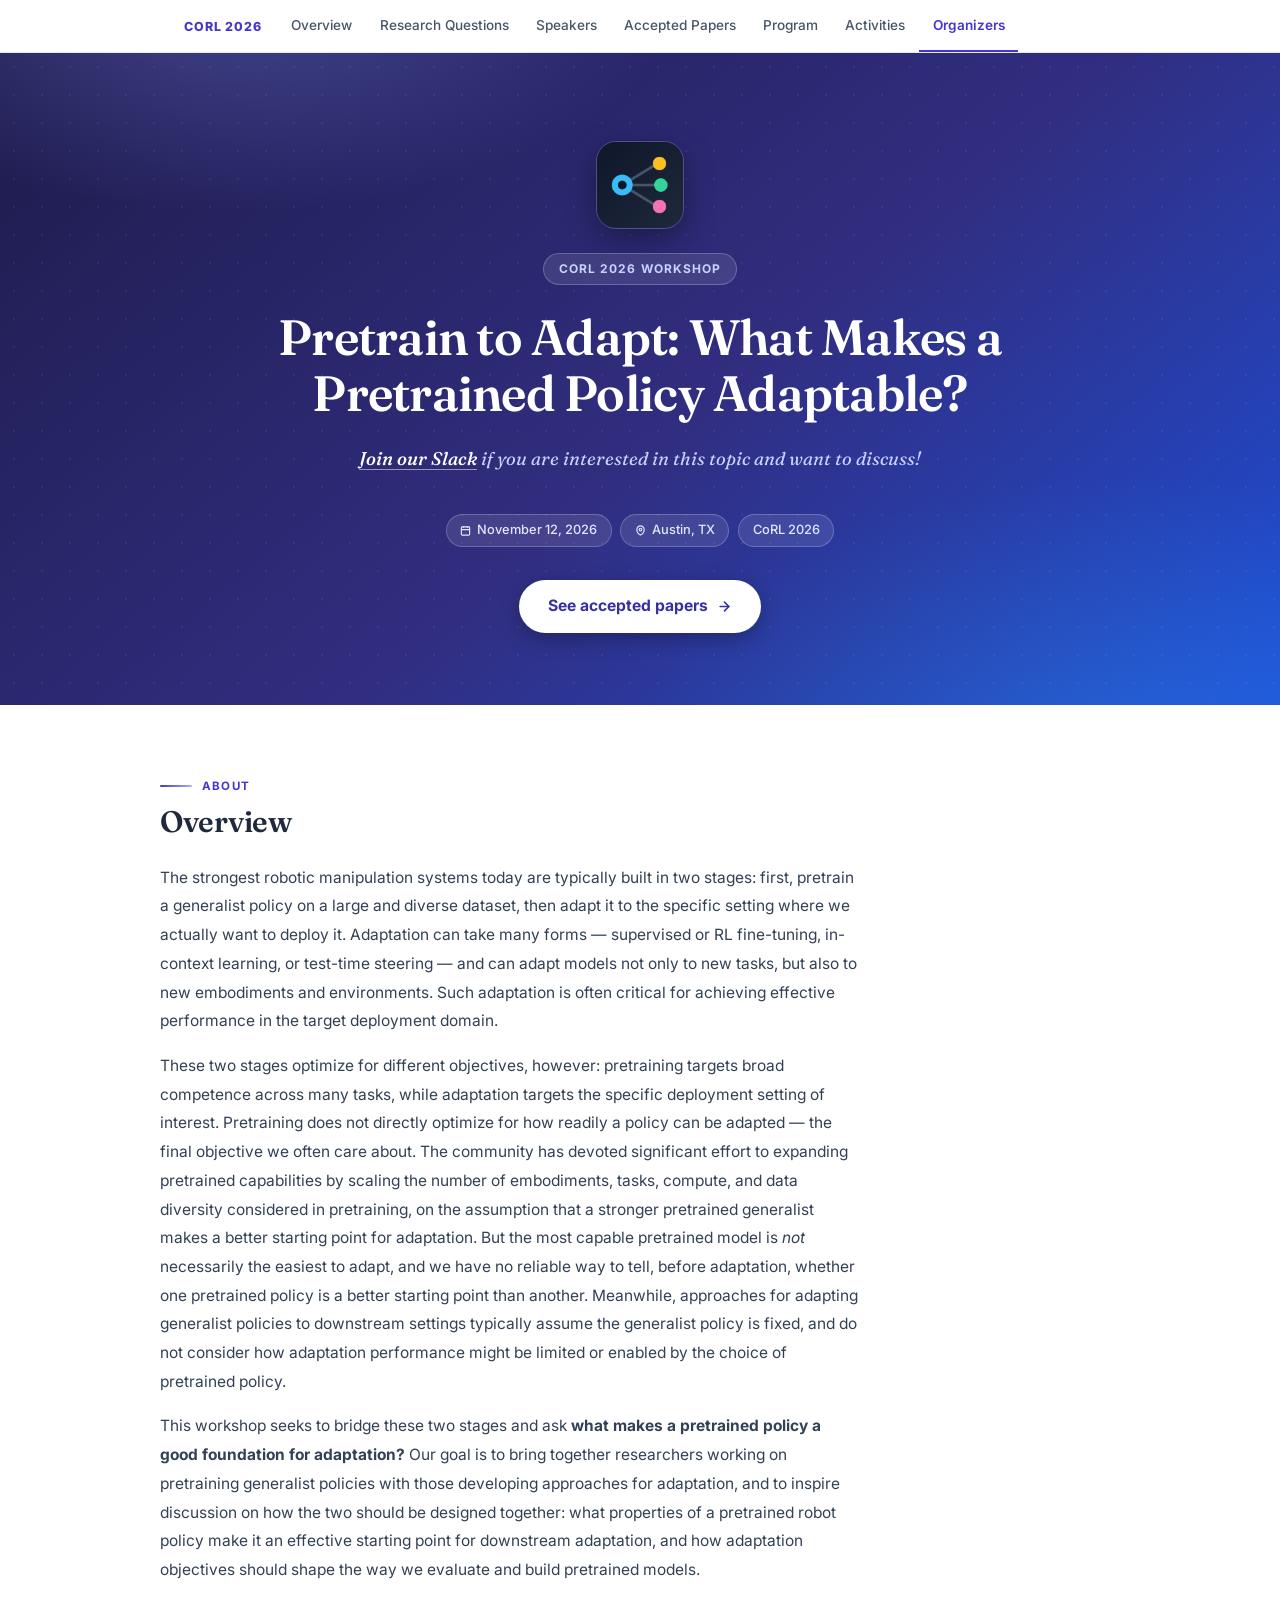
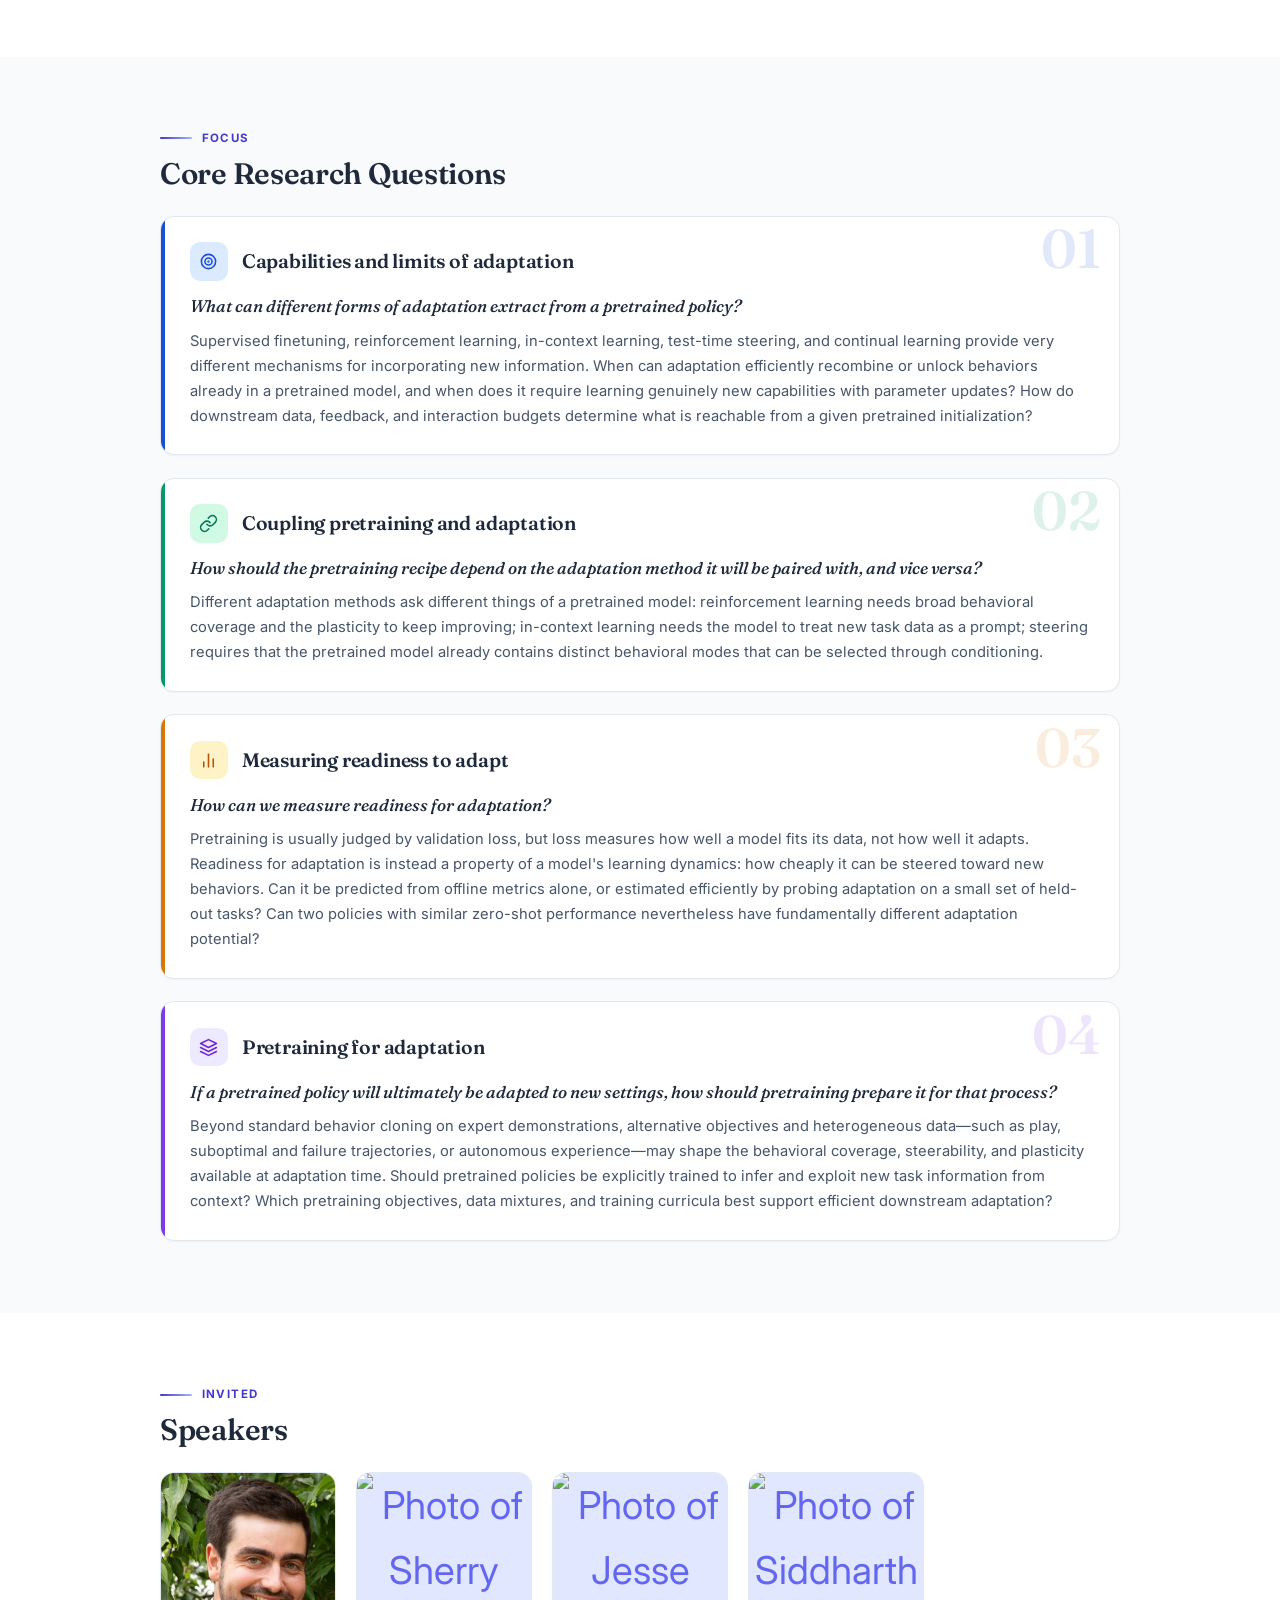
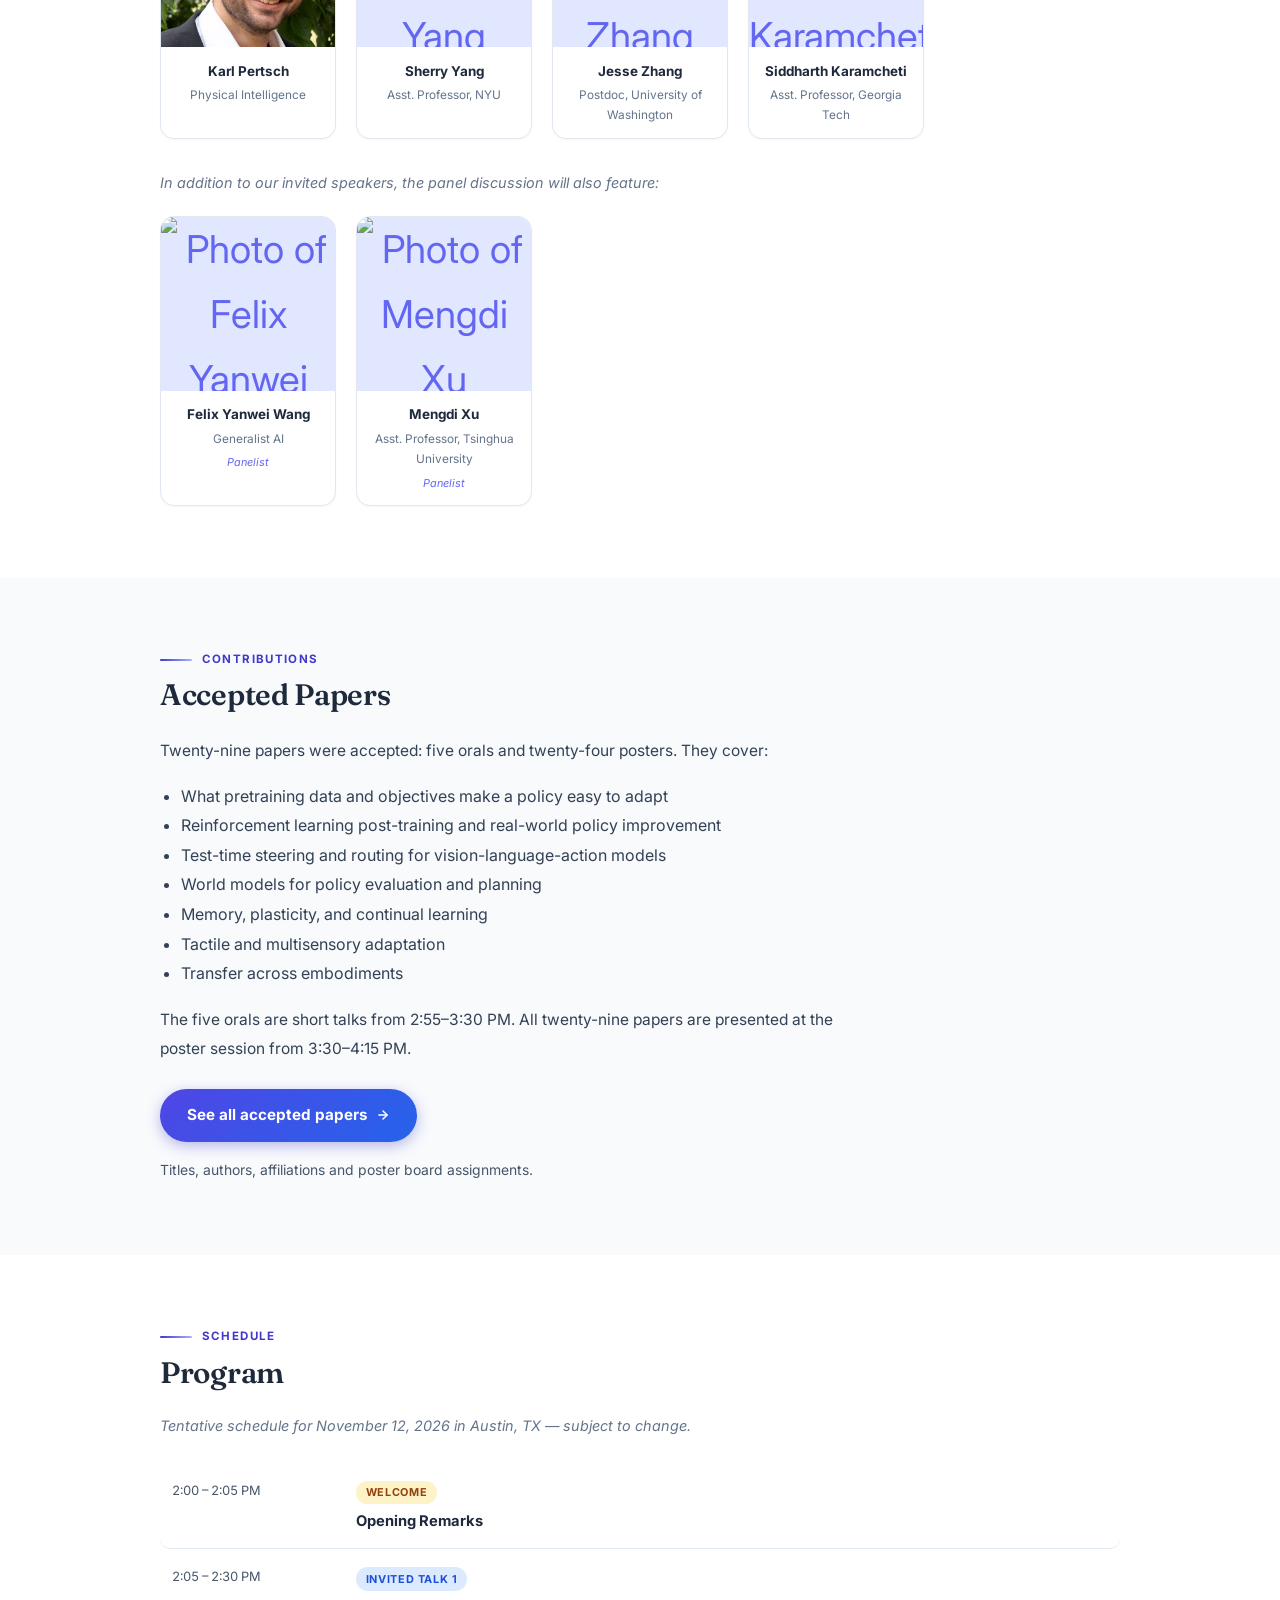
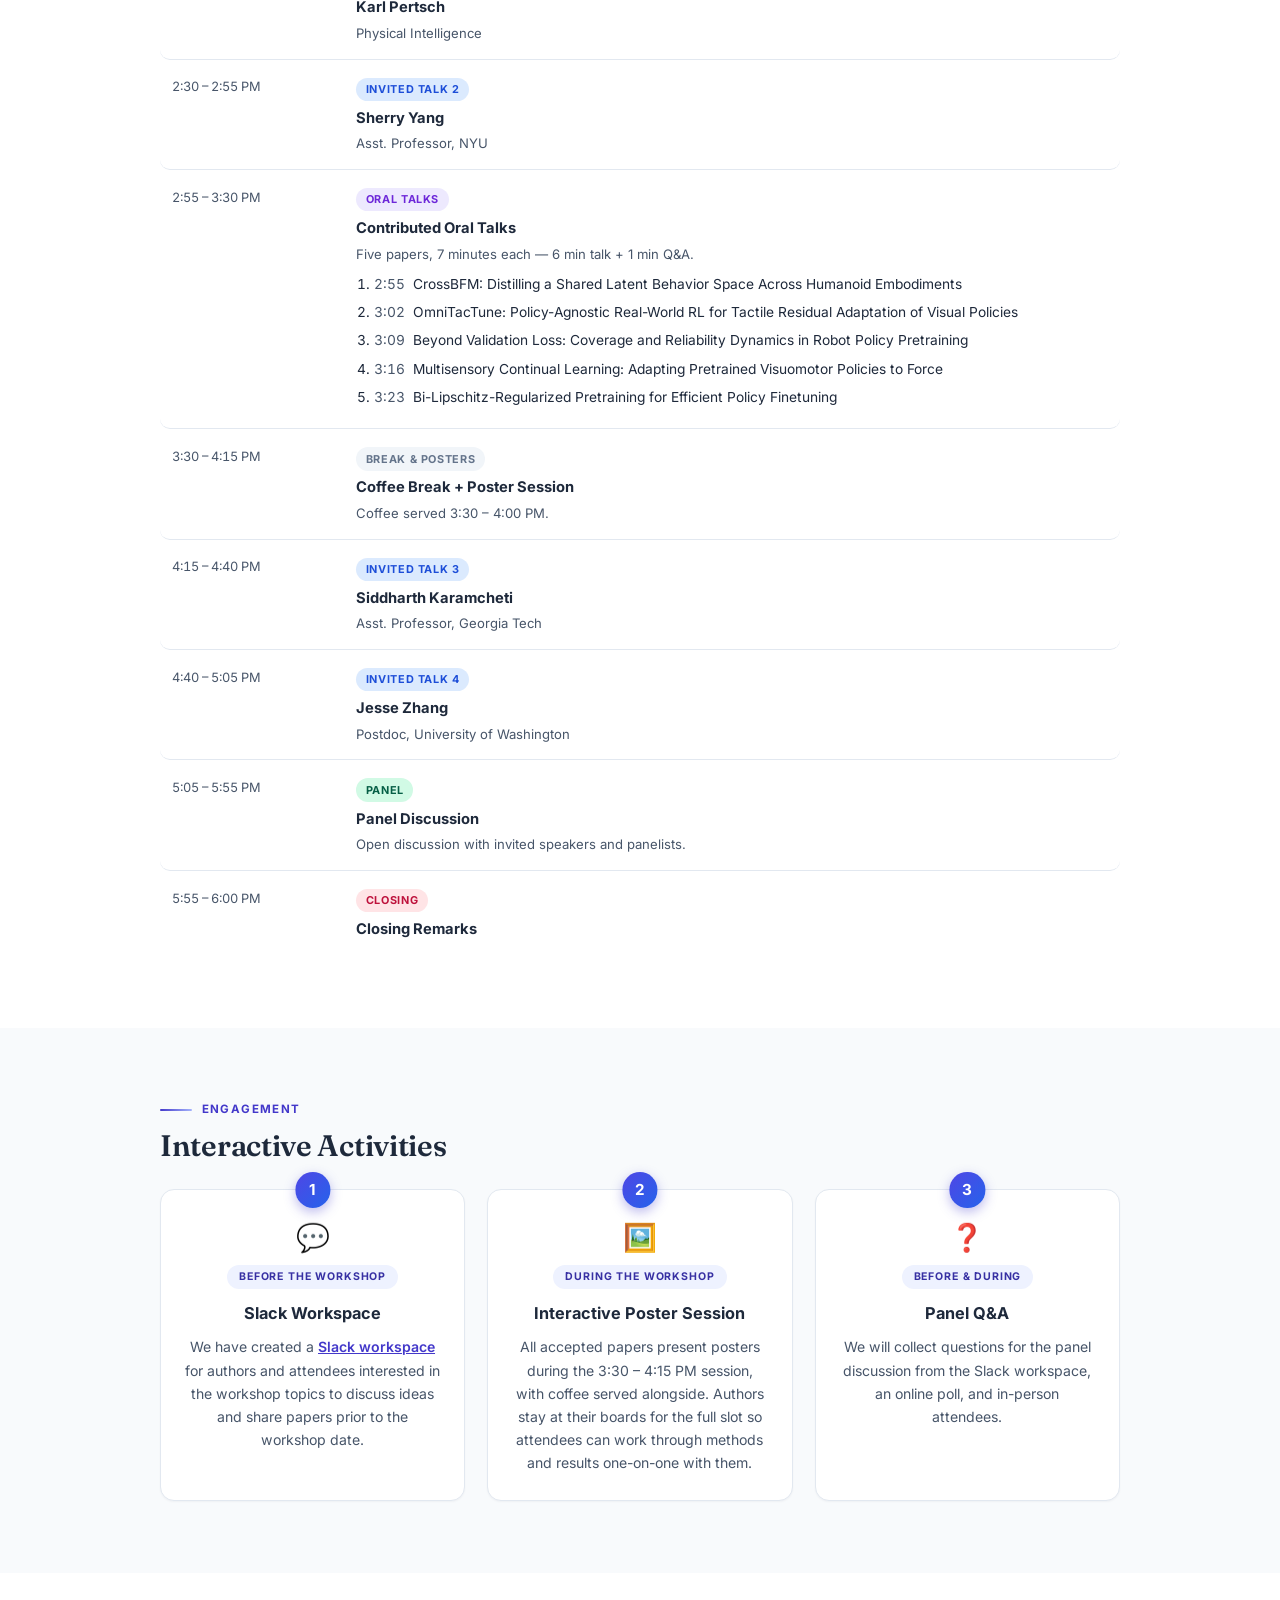
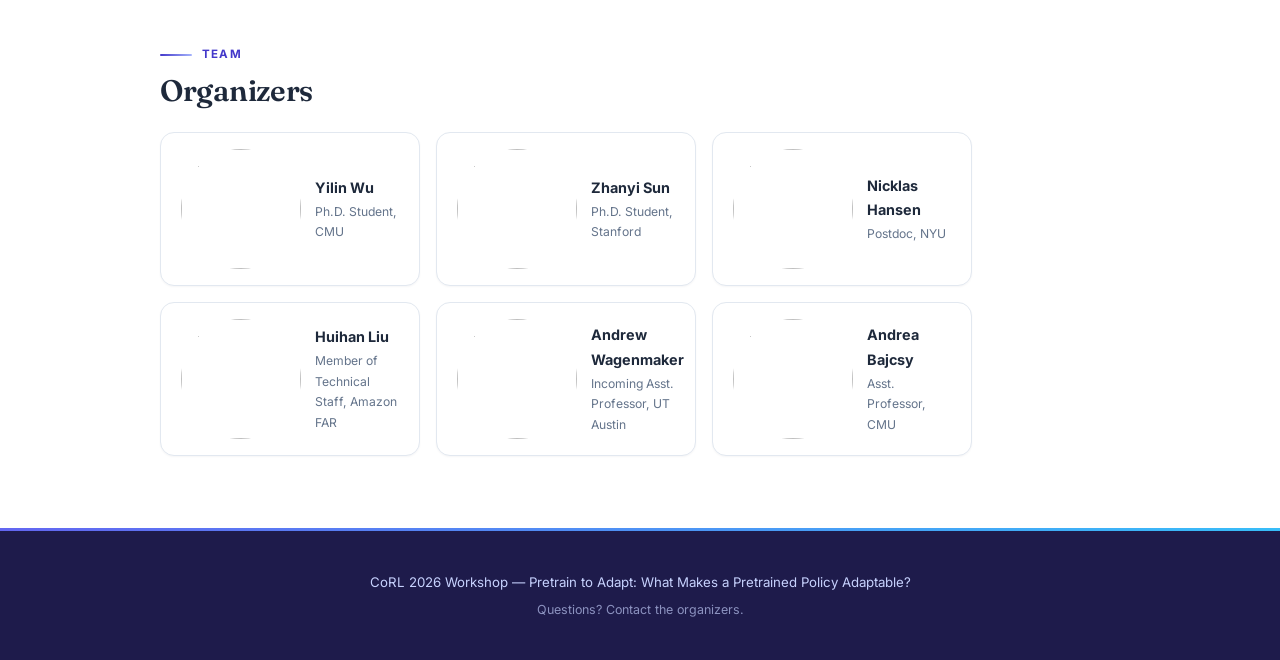
==== commit 9079d671: "Simplify the accepted-papers summary to a topic list Co-Authored-By: Claude Opus 5 <noreply@anthropi" ====
--- a/index.html
+++ b/index.html
@@ -861,9 +861,17 @@
         <p class="section-label" aria-hidden="true">Contributions</p>
         <h2 id="h-papers">Accepted Papers</h2>
         <div class="overview-body">
-          <p>Twenty-nine papers were accepted to the workshop: <strong>five as orals</strong> and <strong>twenty-four as posters</strong>. Together they cut across the questions the workshop set out to ask.</p>
-          <p>Several take up <em>what pretraining actually buys us</em> &mdash; whether validation loss predicts downstream adaptability, what twenty thousand hours of open-source robot data have to teach us, and which regularizers and priors leave a checkpoint easier to finetune. Others attack <em>adaptation itself</em>: reinforcement learning post-training from suboptimal or purely offline experience, test-time steering and routing for vision-language-action models, and world models adapted for planning rather than prediction alone. A third thread asks <em>what a policy must retain</em> as it adapts &mdash; memory, plasticity, and continual learning from pixels and from force. Running through all of them is the question of new sensing and new embodiments: tactile residual adaptation, multisensory finetuning, and shared behavior spaces across humanoids.</p>
-          <p>The five orals are given as short talks from 2:55&ndash;3:30 PM. <strong>All twenty-nine papers</strong>, orals included, are presented at the poster session from 3:30&ndash;4:15 PM.</p>
+          <p>Twenty-nine papers were accepted: five orals and twenty-four posters. They cover:</p>
+          <ul style="color:#334155; line-height:1.85; padding-left:1.3rem; margin:0.7rem 0 0;">
+            <li>What pretraining data and objectives make a policy easy to adapt</li>
+            <li>Reinforcement learning post-training and real-world policy improvement</li>
+            <li>Test-time steering and routing for vision-language-action models</li>
+            <li>World models for policy evaluation and planning</li>
+            <li>Memory, plasticity, and continual learning</li>
+            <li>Tactile and multisensory adaptation</li>
+            <li>Transfer across embodiments</li>
+          </ul>
+          <p style="margin-top:1.1rem;">The five orals are short talks from 2:55&ndash;3:30 PM. All twenty-nine papers are presented at the poster session from 3:30&ndash;4:15 PM.</p>
           <p style="margin-top:1.6rem;">
             <a class="btn-primary" href="papers/">
               See all accepted papers
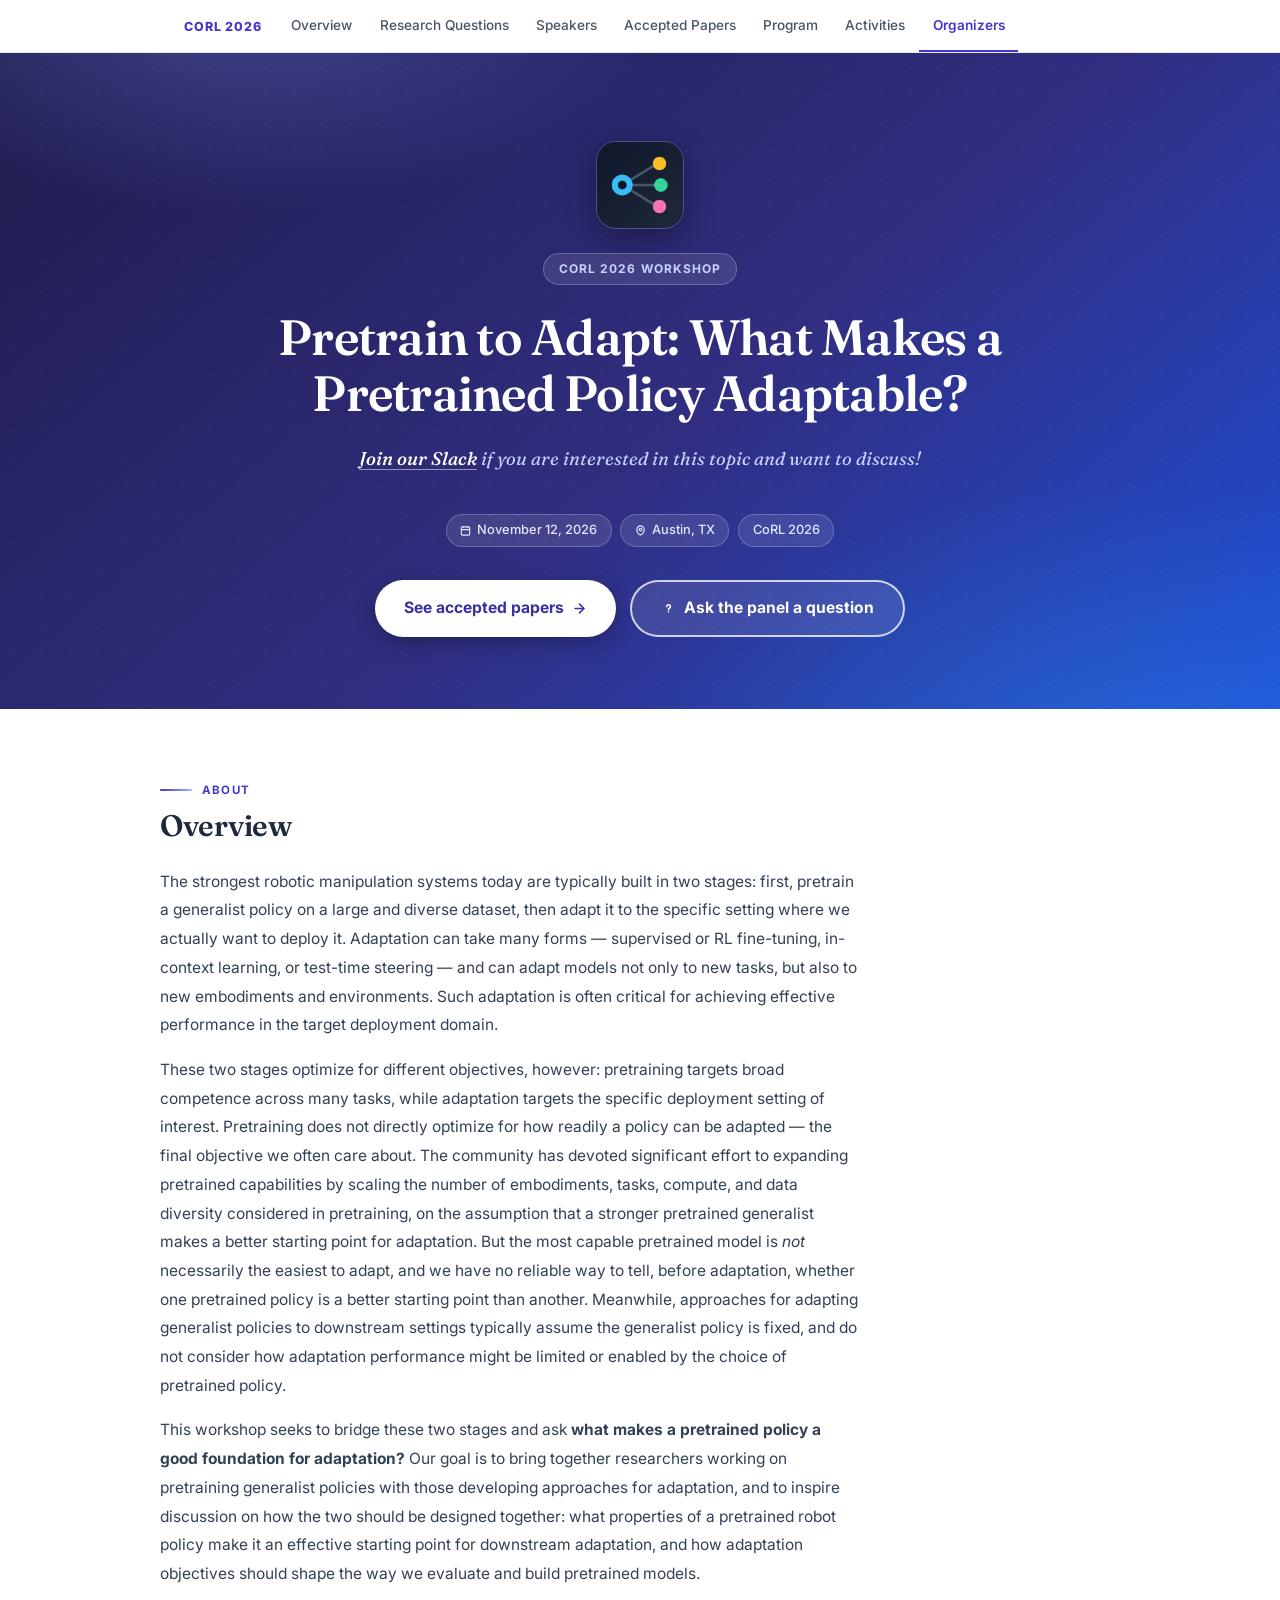
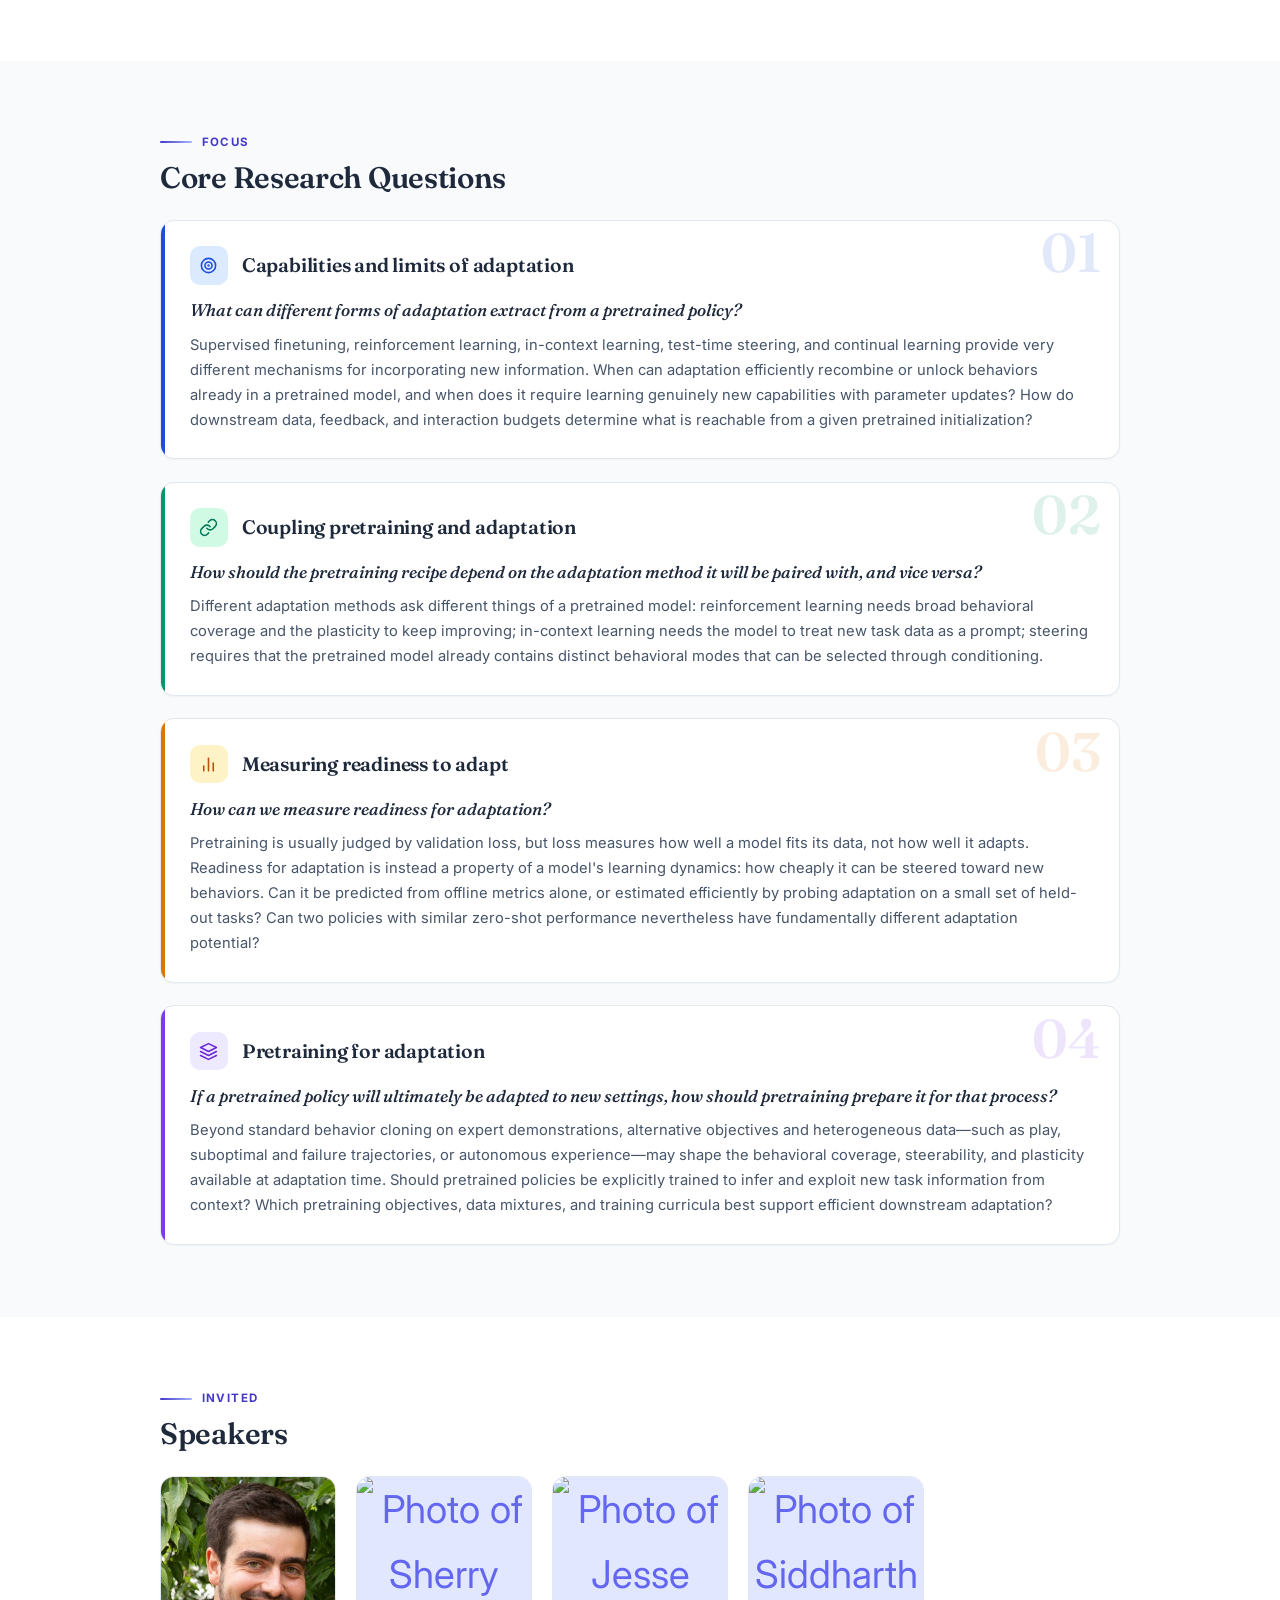
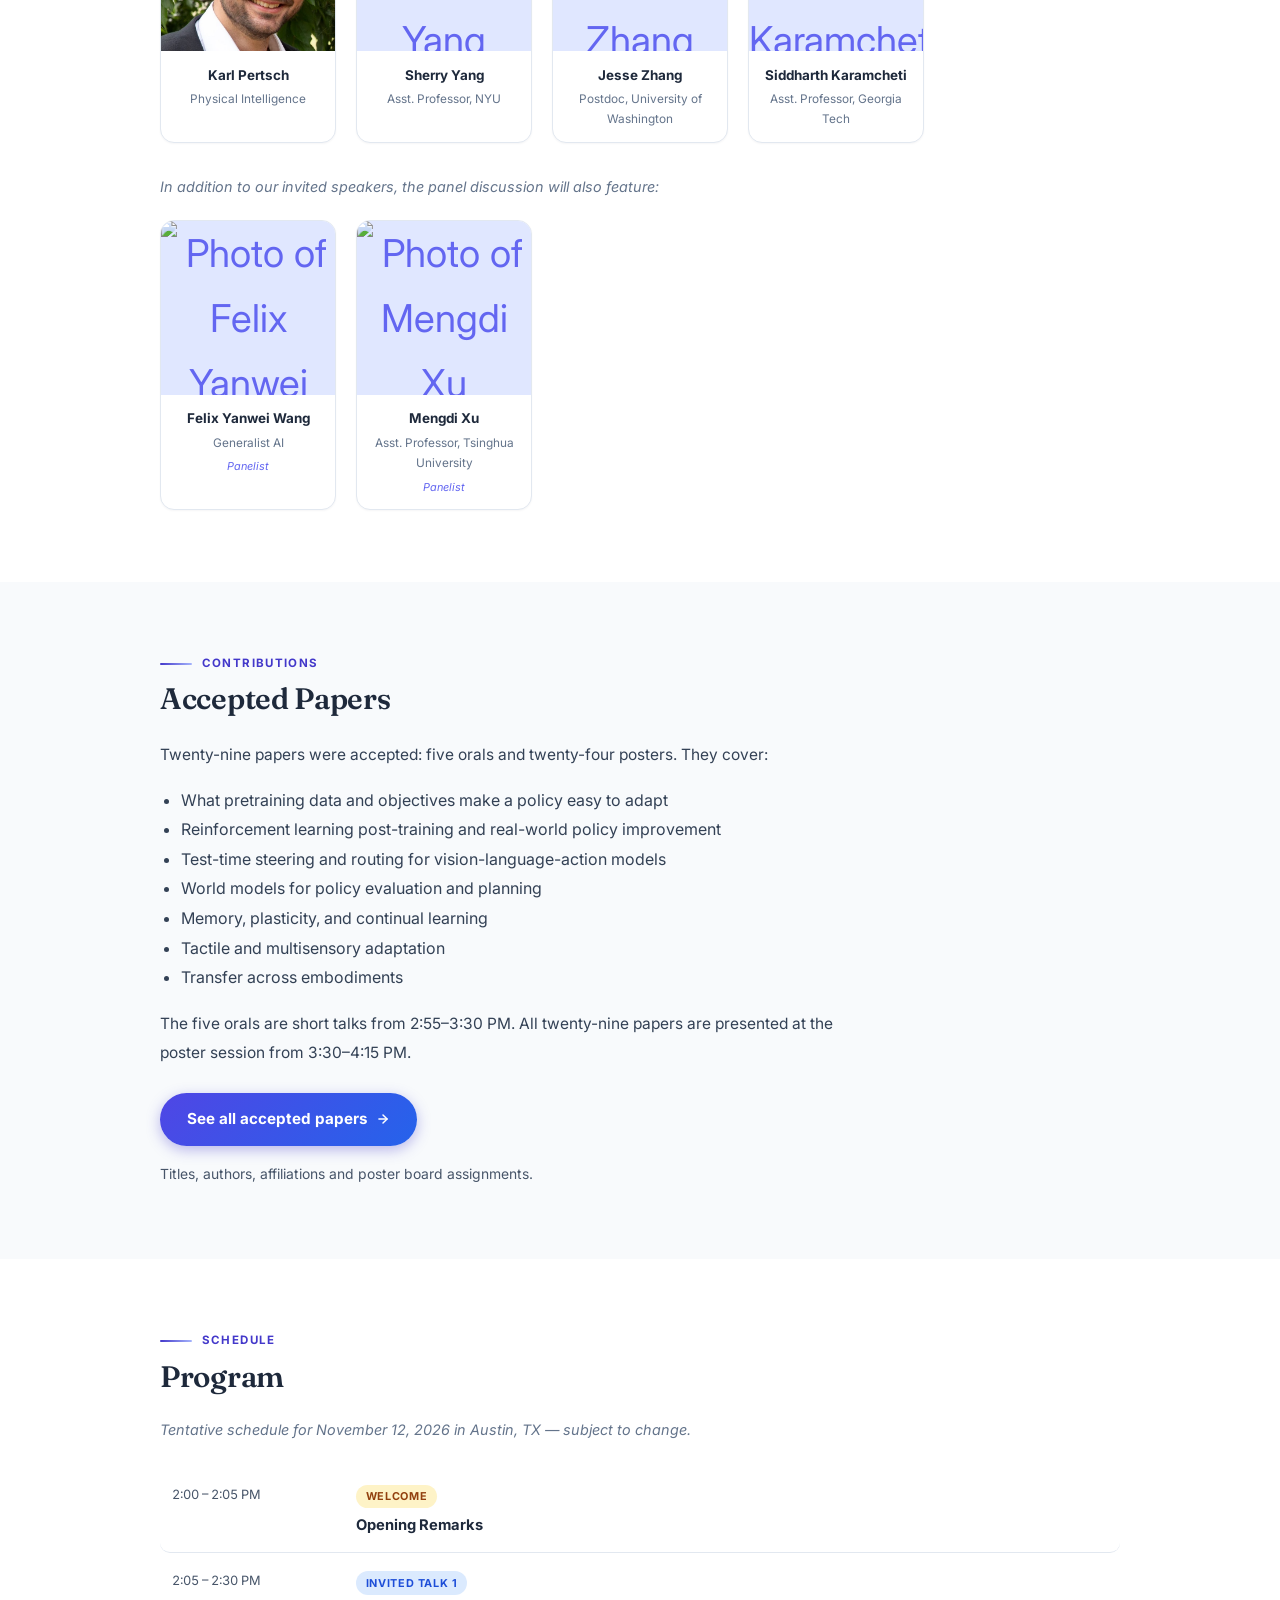
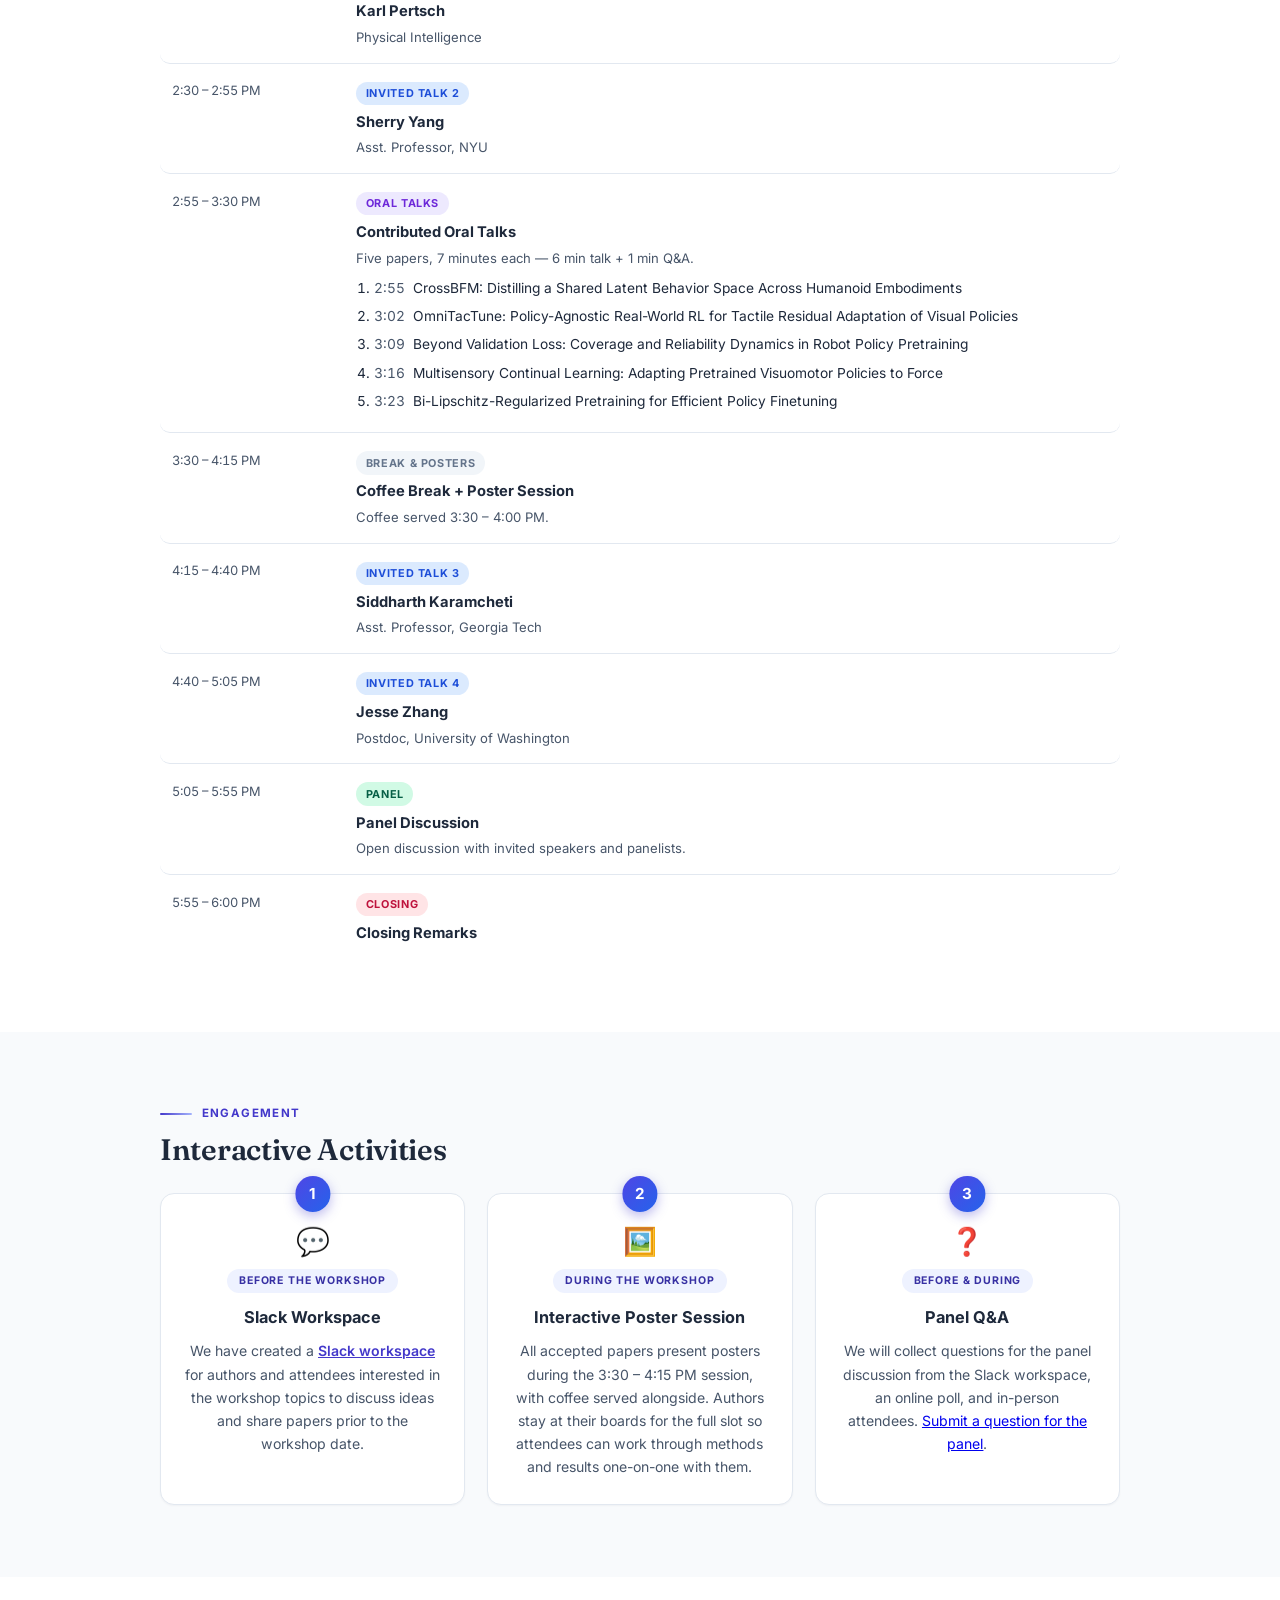
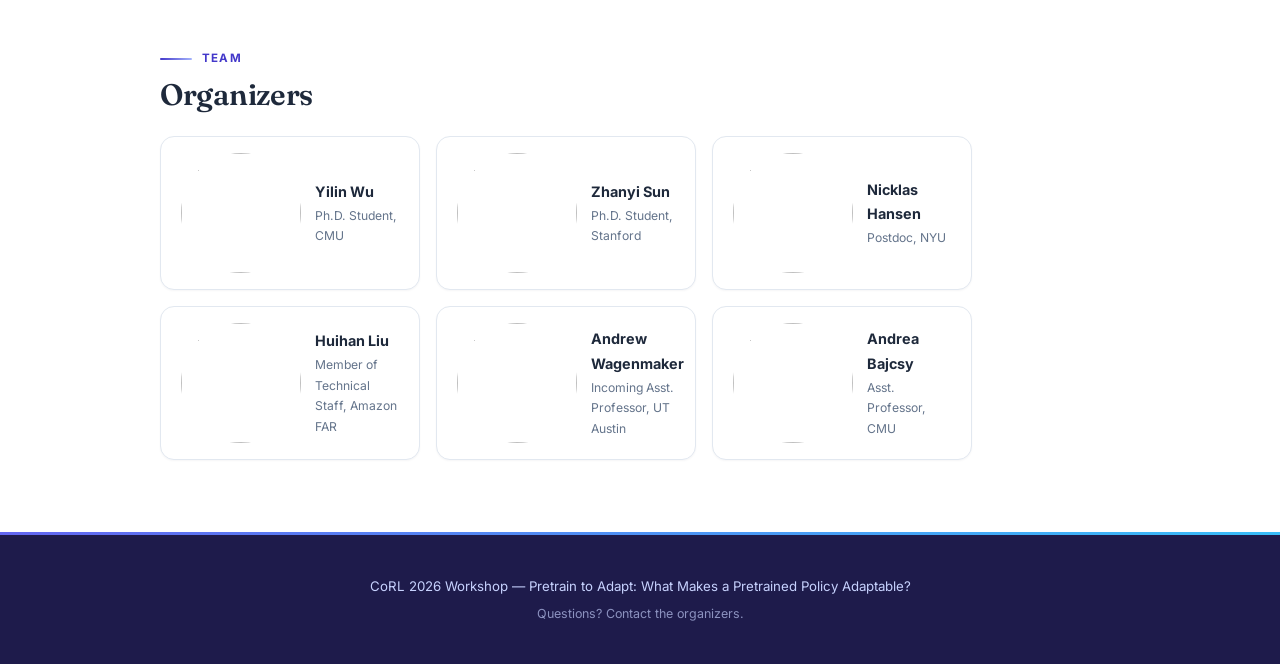
==== commit efd0fa57: "Add a panel-questions button to the hero Links to the Google Form collecting questions for the panel" ====
--- a/index.html
+++ b/index.html
@@ -230,7 +230,13 @@
     }
 
     /* ── CTA buttons ── */
-    .hero-cta { margin-top: 2.1rem; }
+    .hero-cta {
+      margin-top: 2.1rem;
+      display: flex;
+      gap: 0.85rem;
+      justify-content: center;
+      flex-wrap: wrap;
+    }
 
     .btn-hero {
       display: inline-flex;
@@ -249,6 +255,26 @@
     .btn-hero:hover {
       transform: translateY(-2px);
       box-shadow: 0 10px 28px rgba(0,0,0,0.35);
+    }
+
+    .btn-hero-alt {
+      display: inline-flex;
+      align-items: center;
+      gap: 0.55rem;
+      background: rgba(255,255,255,0.10);
+      color: #fff;
+      font-weight: 700;
+      font-size: 0.98rem;
+      padding: 0.8rem 1.8rem;
+      border: 2px solid rgba(255,255,255,0.75);
+      border-radius: 999px;
+      text-decoration: none;
+      transition: background 0.15s ease, transform 0.15s ease, border-color 0.15s ease;
+    }
+    .btn-hero-alt:hover {
+      background: rgba(255,255,255,0.20);
+      border-color: #fff;
+      transform: translateY(-2px);
     }
 
     .btn-primary {
@@ -718,6 +744,10 @@
         <a class="btn-hero" href="#papers">
           See accepted papers
           <svg width="15" height="15" viewBox="0 0 24 24" fill="none" stroke="currentColor" stroke-width="2.5" stroke-linecap="round" stroke-linejoin="round" aria-hidden="true" focusable="false"><path d="M5 12h14"/><path d="M12 5l7 7-7 7"/></svg>
+        </a>
+        <a class="btn-hero-alt" href="https://docs.google.com/forms/d/e/1FAIpQLSfpmWzvBHe-fcwwotZAdvbEl1KdSDYD0jtosjiG219Vx52Ahg/viewform" target="_blank" rel="noopener">
+          <svg width="15" height="15" viewBox="0 0 24 24" fill="none" stroke="currentColor" stroke-width="2.5" stroke-linecap="round" stroke-linejoin="round" aria-hidden="true" focusable="false"><path d="M12 17h.01"/><path d="M9.1 9a3 3 0 1 1 4.2 2.7c-.8.4-1.3 1.2-1.3 2.1"/></svg>
+          Ask the panel a question
         </a>
       </div>
     </div>
@@ -1009,7 +1039,7 @@
             <div class="activity-icon" role="img" aria-label="Panel questions icon">❓</div>
             <div class="activity-tag">Before &amp; during</div>
             <h3>Panel Q&amp;A</h3>
-            <p>We will collect questions for the panel discussion from the Slack workspace, an online poll, and in-person attendees.</p>
+            <p>We will collect questions for the panel discussion from the Slack workspace, an online poll, and in-person attendees. <a href="https://docs.google.com/forms/d/e/1FAIpQLSfpmWzvBHe-fcwwotZAdvbEl1KdSDYD0jtosjiG219Vx52Ahg/viewform" target="_blank" rel="noopener">Submit a question for the panel</a>.</p>
           </article>
 
         </div>
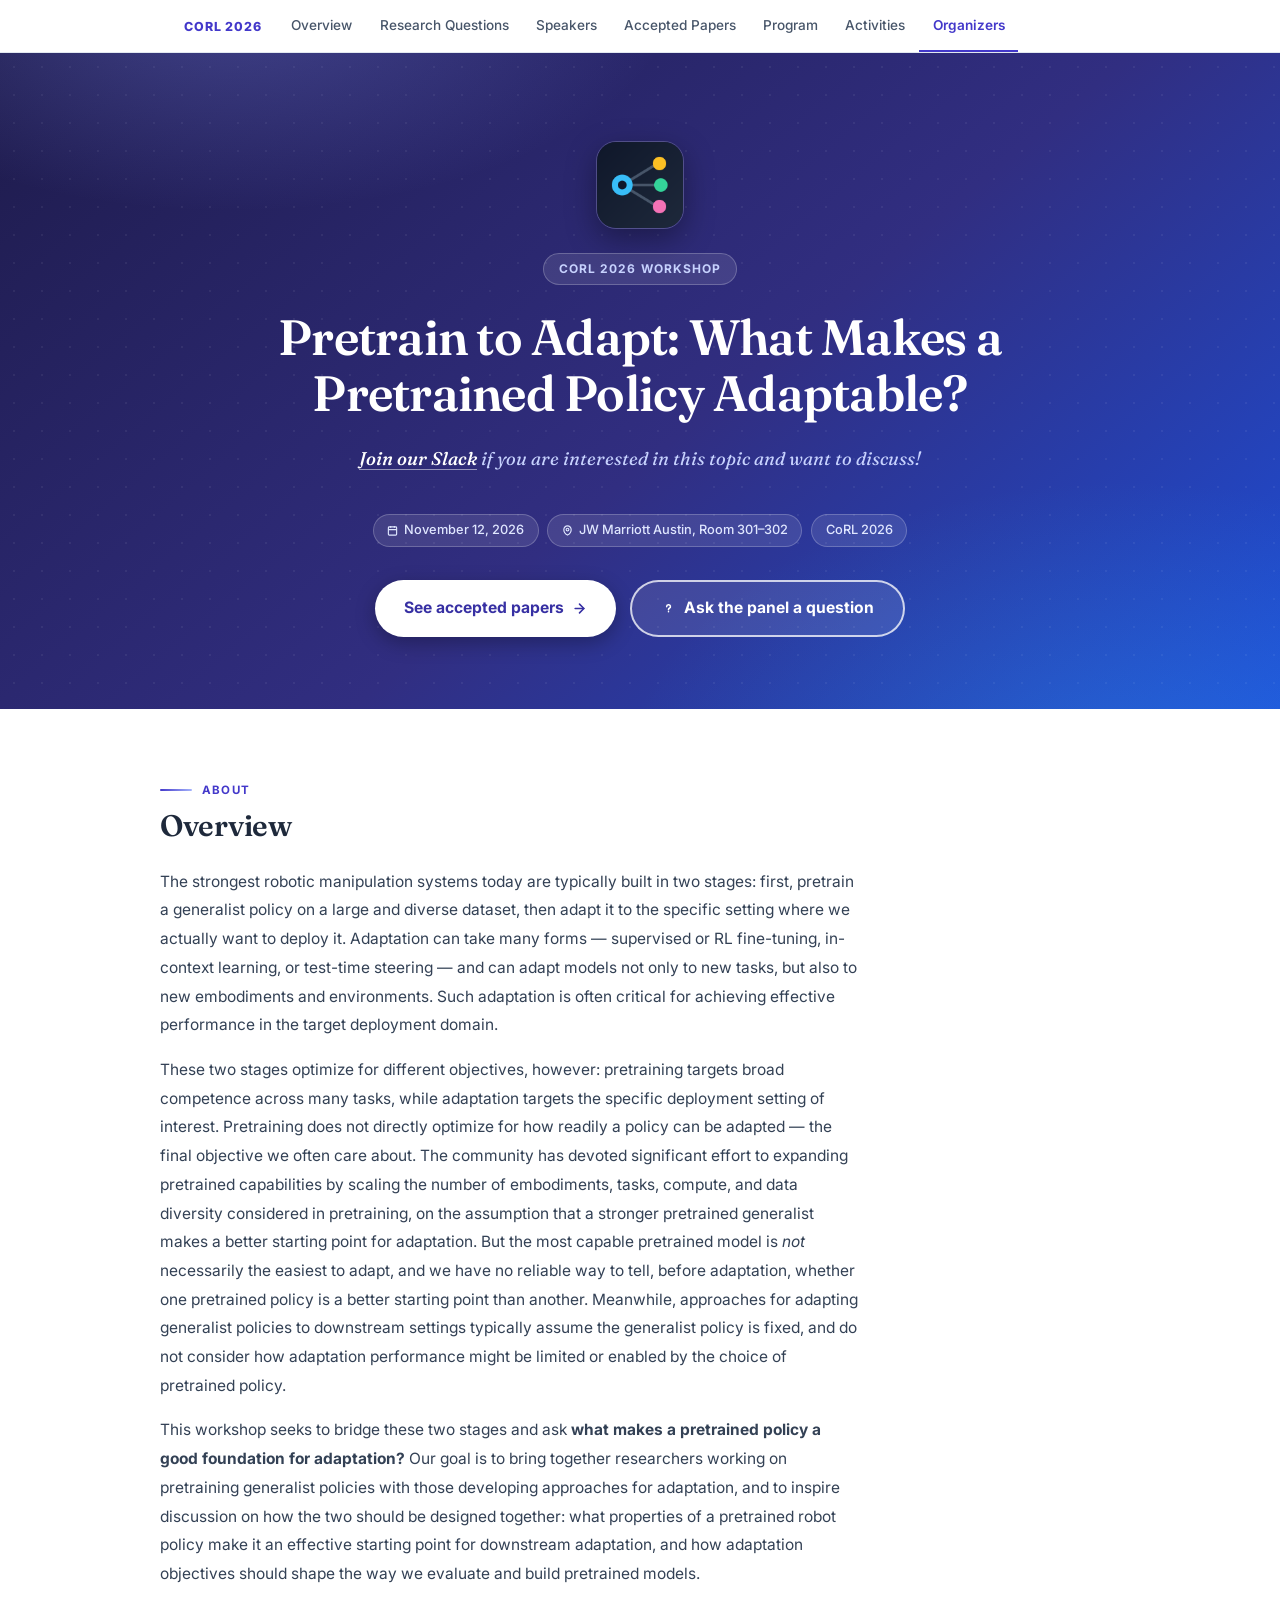
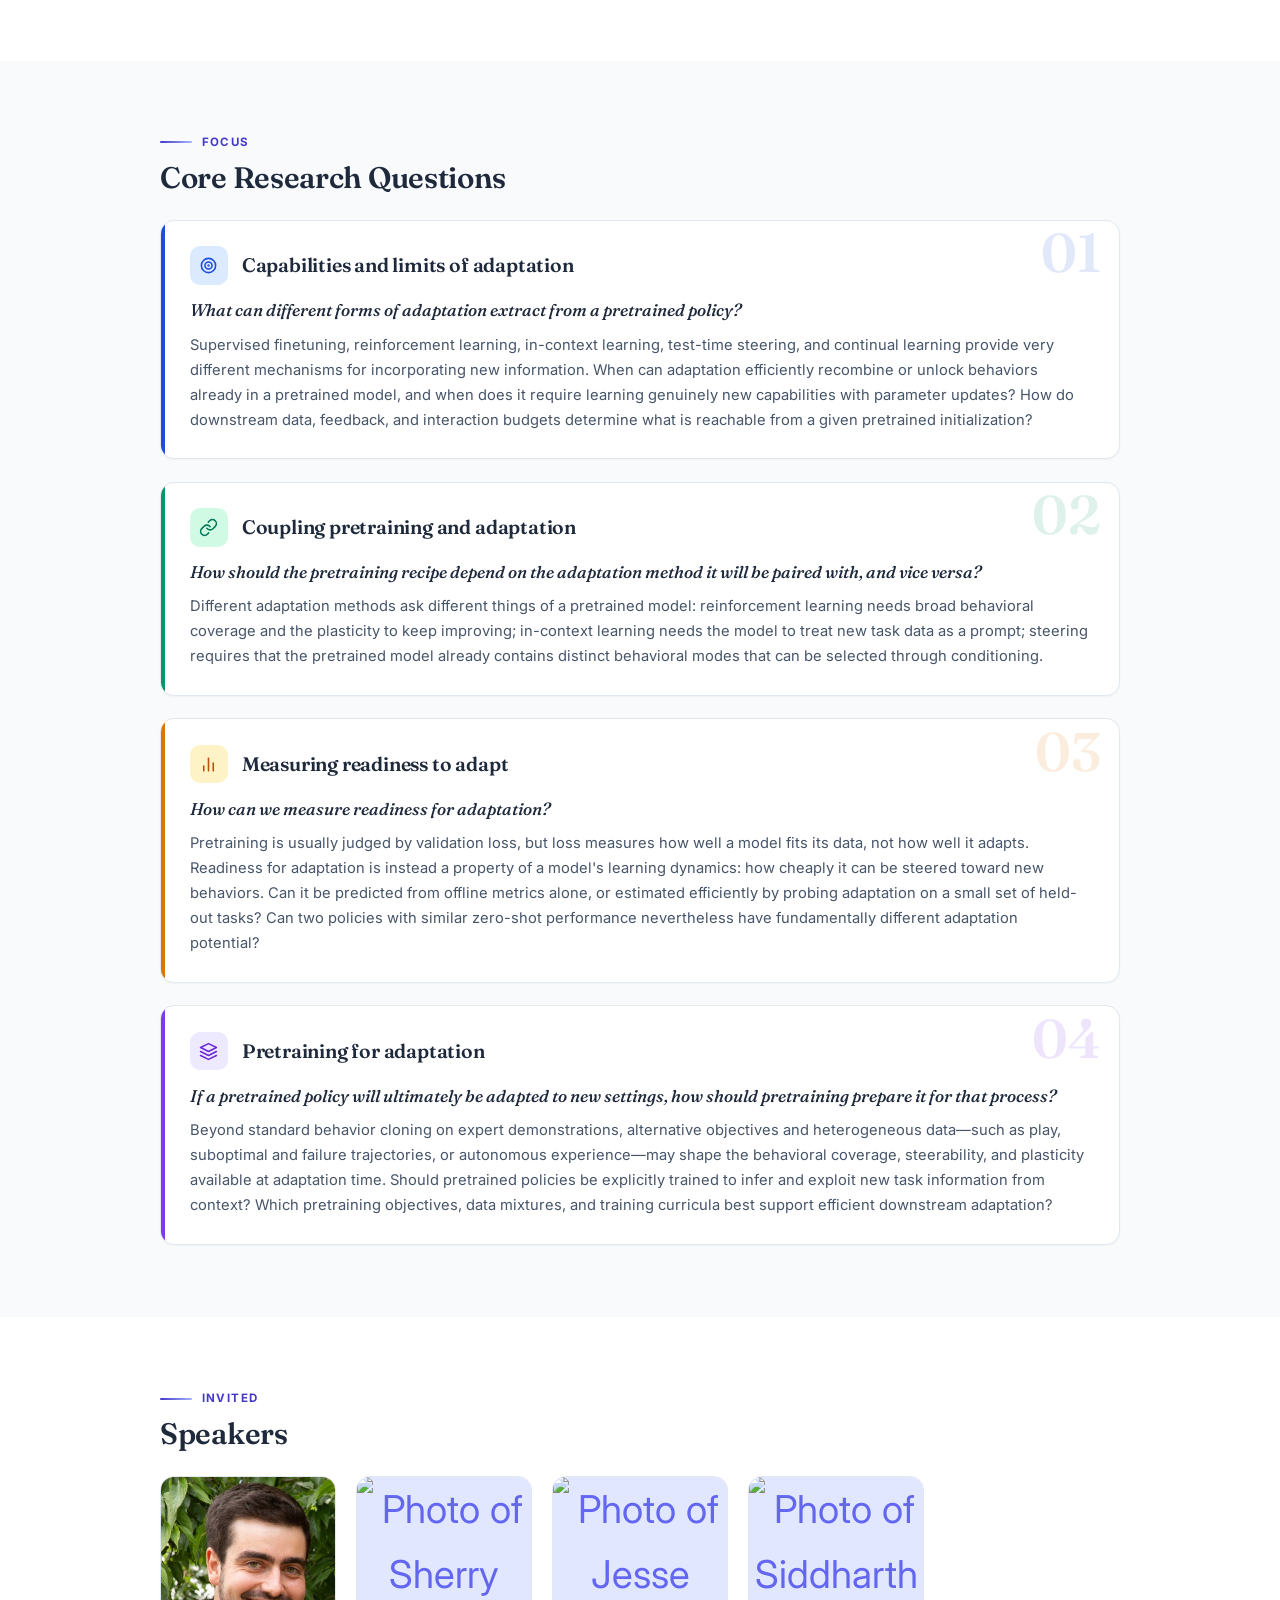
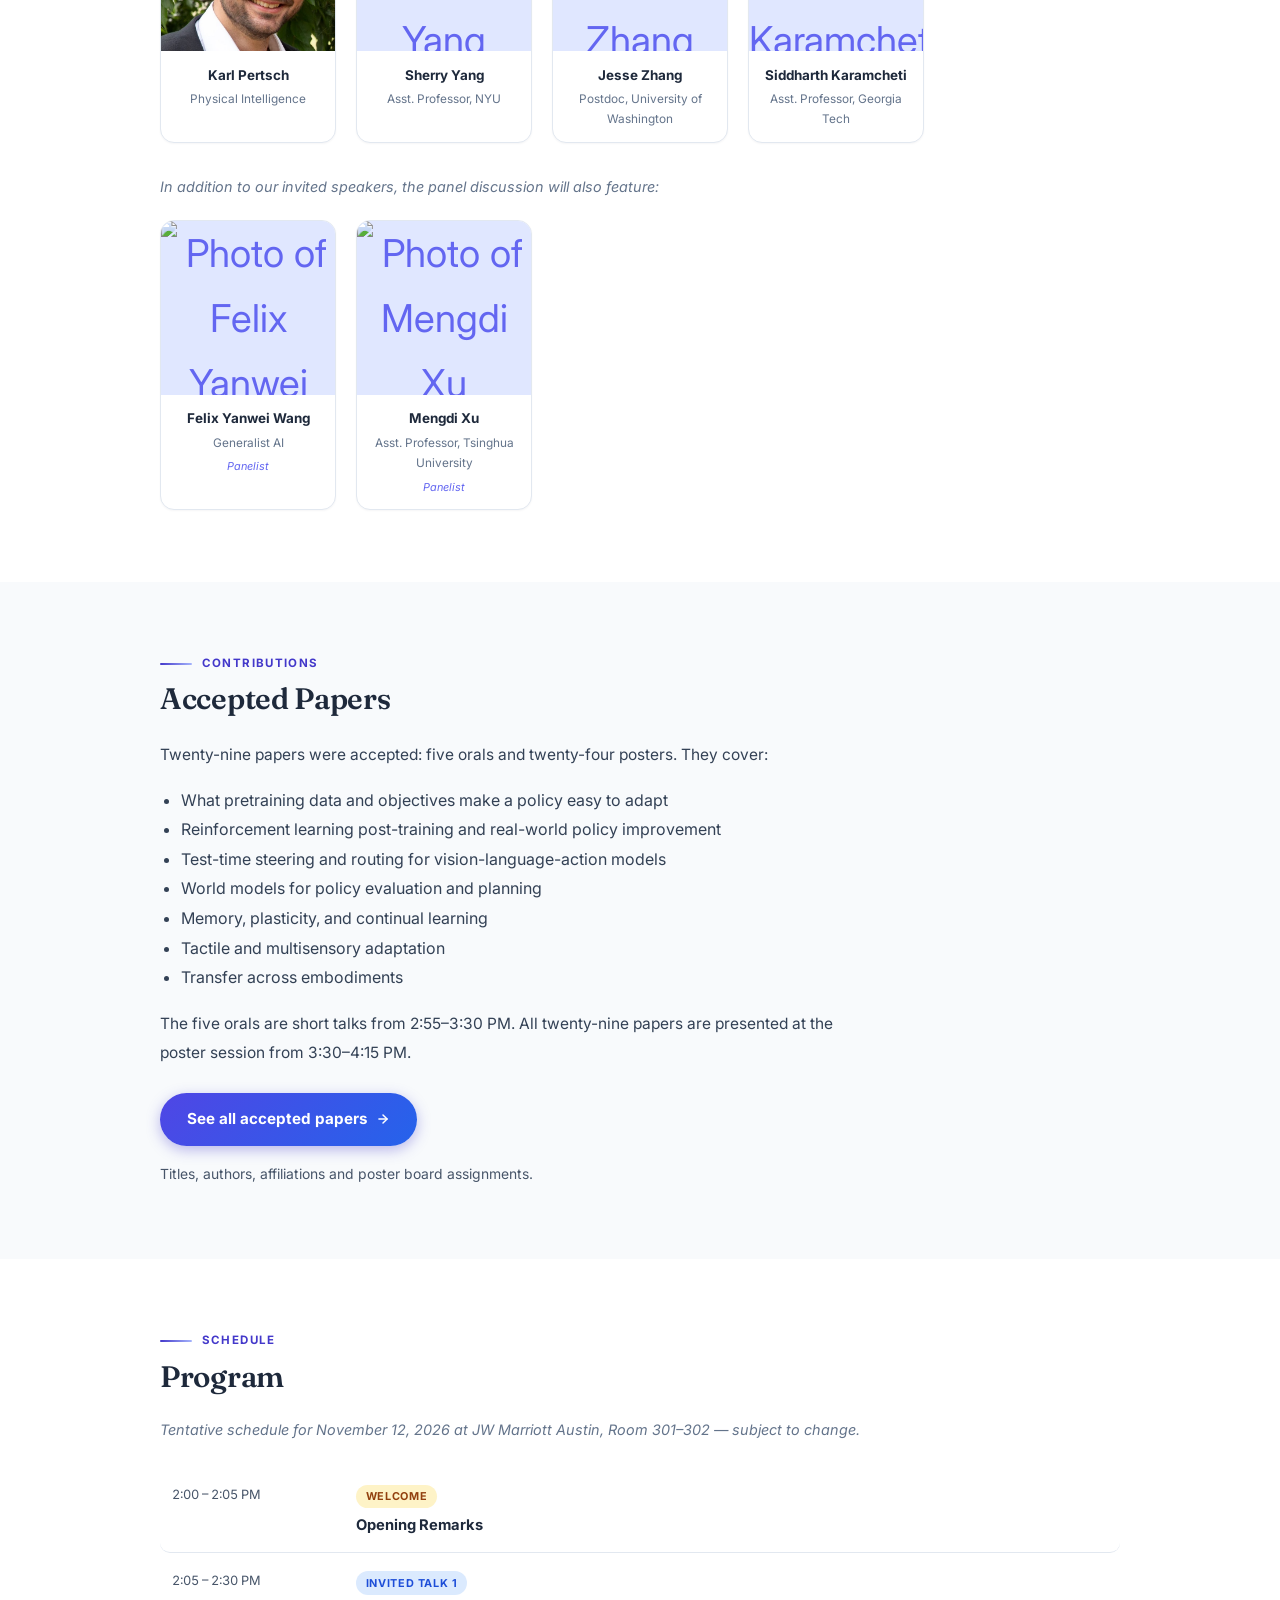
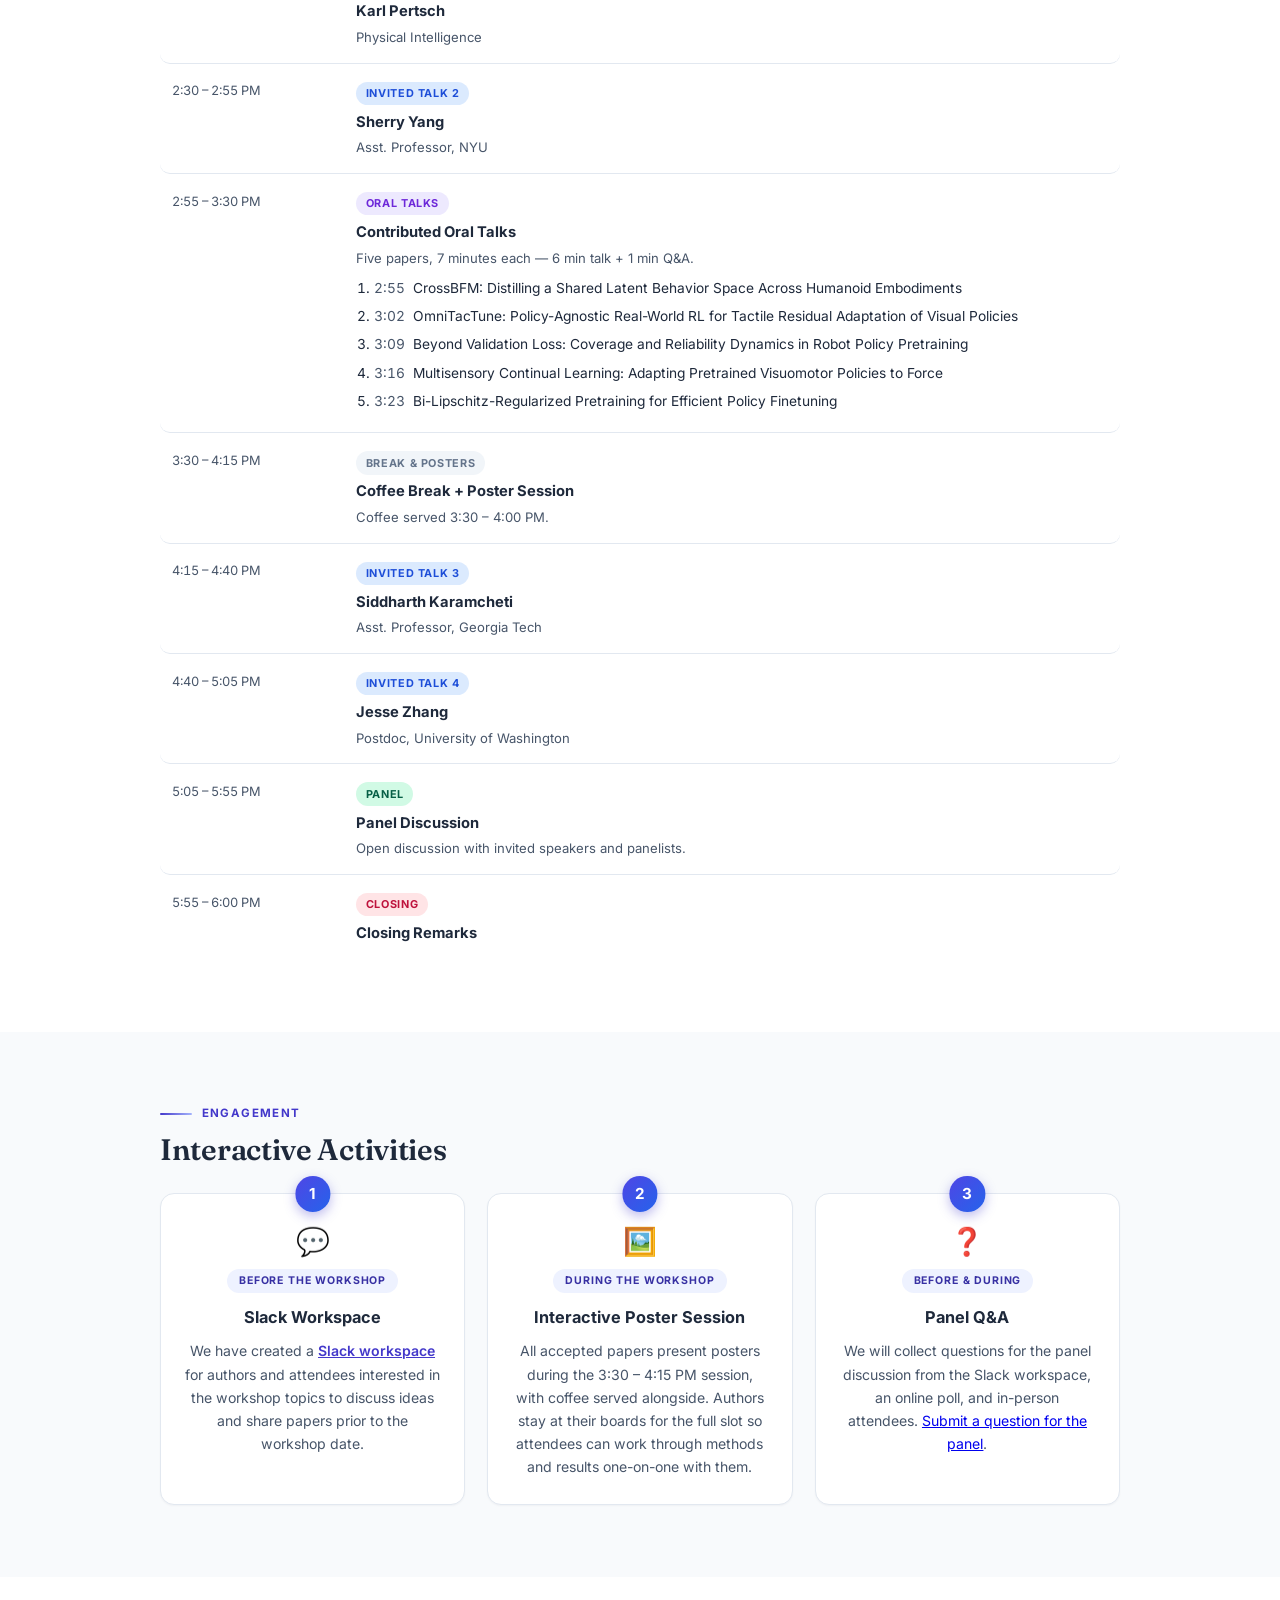
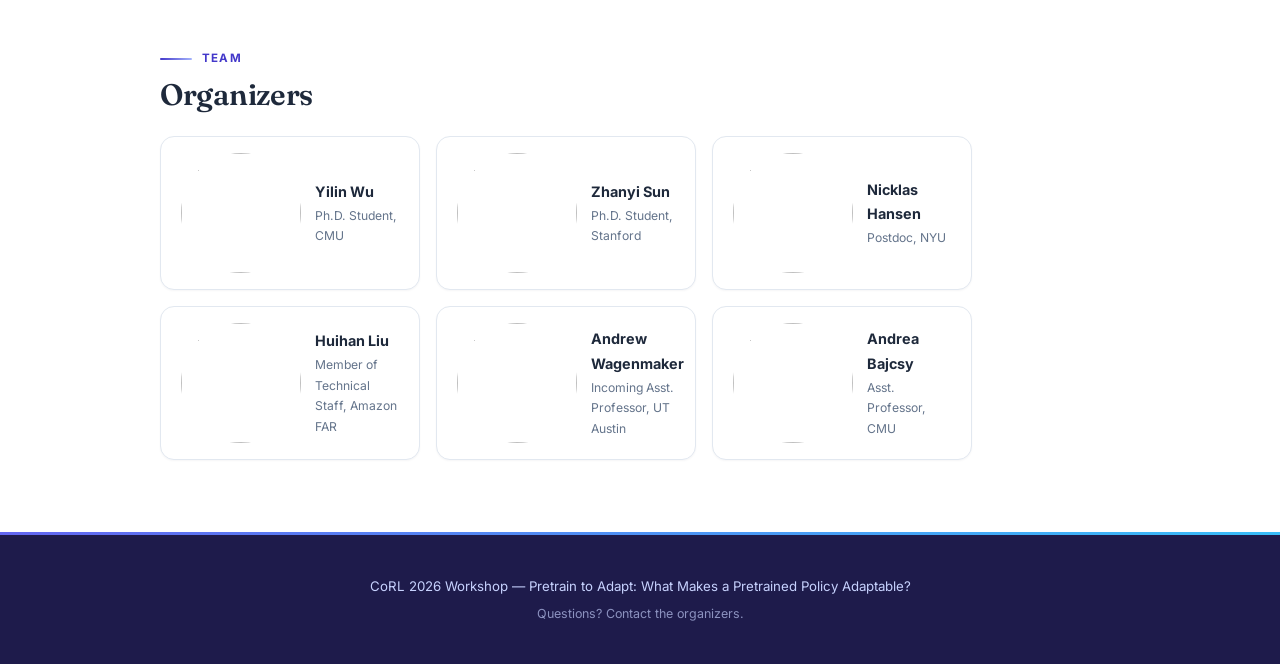
==== commit a0f2fcc4: "Update workshop location to JW Marriott Austin, Room 301–302 Co-Authored-By: Claude Opus 5.5 <norepl" ====
--- a/index.html
+++ b/index.html
@@ -736,7 +736,7 @@
         </span>
         <span class="badge">
           <svg width="11" height="11" viewBox="0 0 24 24" fill="none" stroke="currentColor" stroke-width="2.5" aria-hidden="true" focusable="false"><path d="M12 22s-8-4.5-8-11.8A8 8 0 0 1 12 2a8 8 0 0 1 8 8.2c0 7.3-8 11.8-8 11.8z"/><circle cx="12" cy="10" r="3"/></svg>
-          Austin, TX
+          JW Marriott Austin, Room 301–302
         </span>
         <span class="badge">CoRL 2026</span>
       </div>
@@ -918,7 +918,7 @@
       <div class="section-inner">
         <p class="section-label" aria-hidden="true">Schedule</p>
         <h2 id="h-program">Program</h2>
-        <p class="tba-note">Tentative schedule for November 12, 2026 in Austin, TX &mdash; subject to change.</p>
+        <p class="tba-note">Tentative schedule for November 12, 2026 at JW Marriott Austin, Room 301–302 &mdash; subject to change.</p>
         <div class="schedule-block">
 
           <div class="schedule-row">
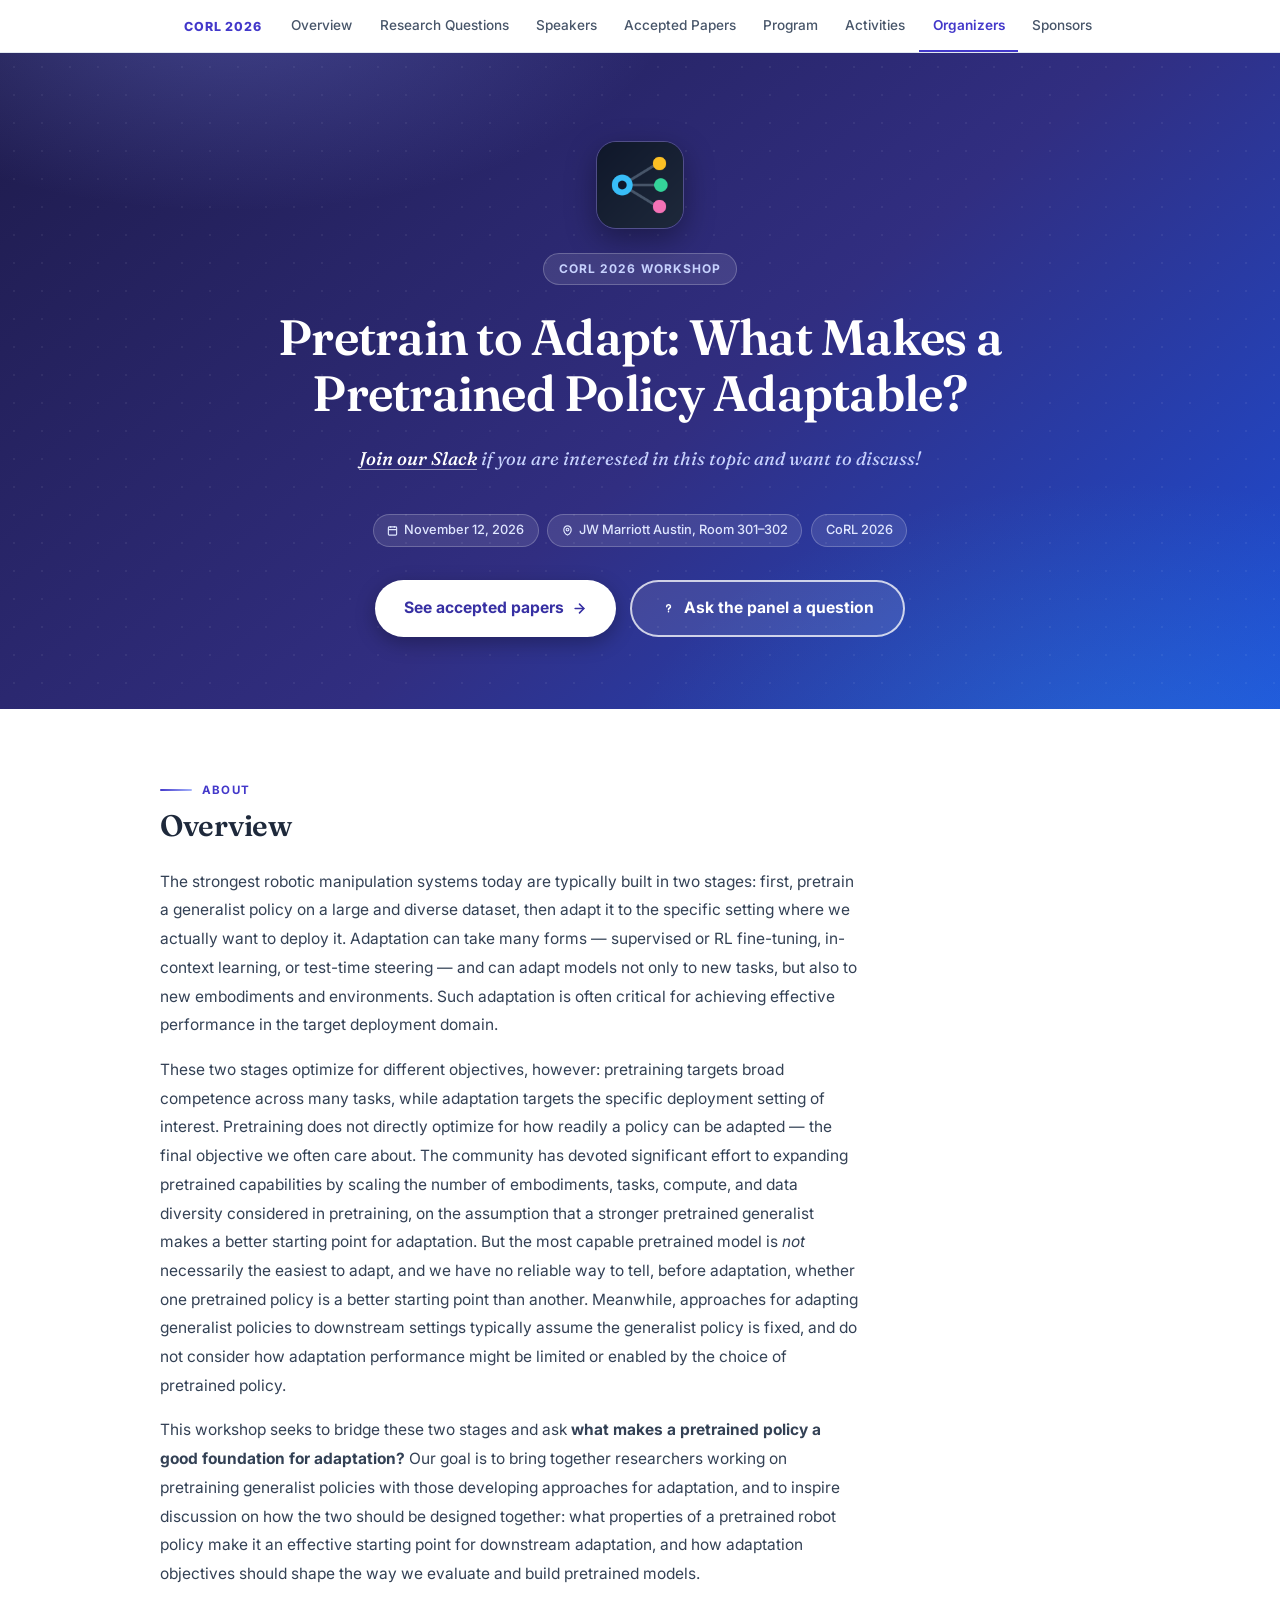
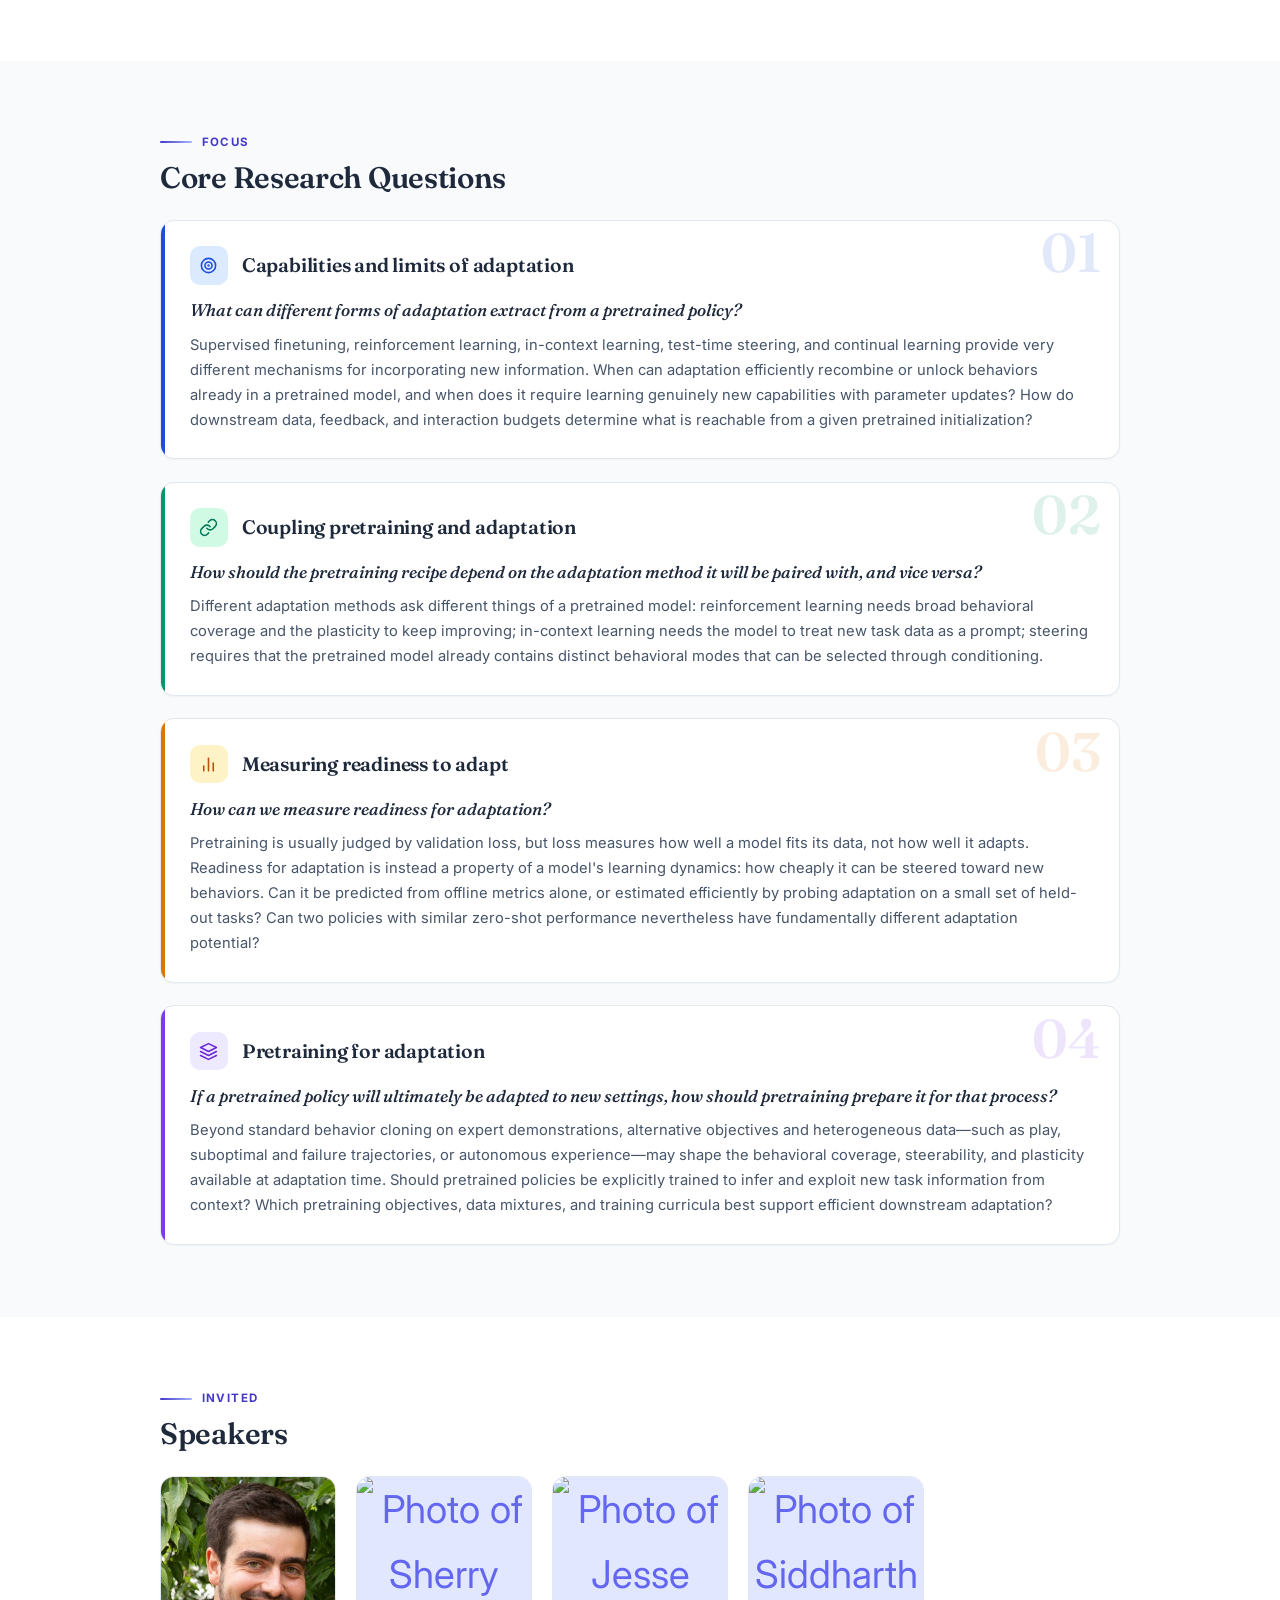
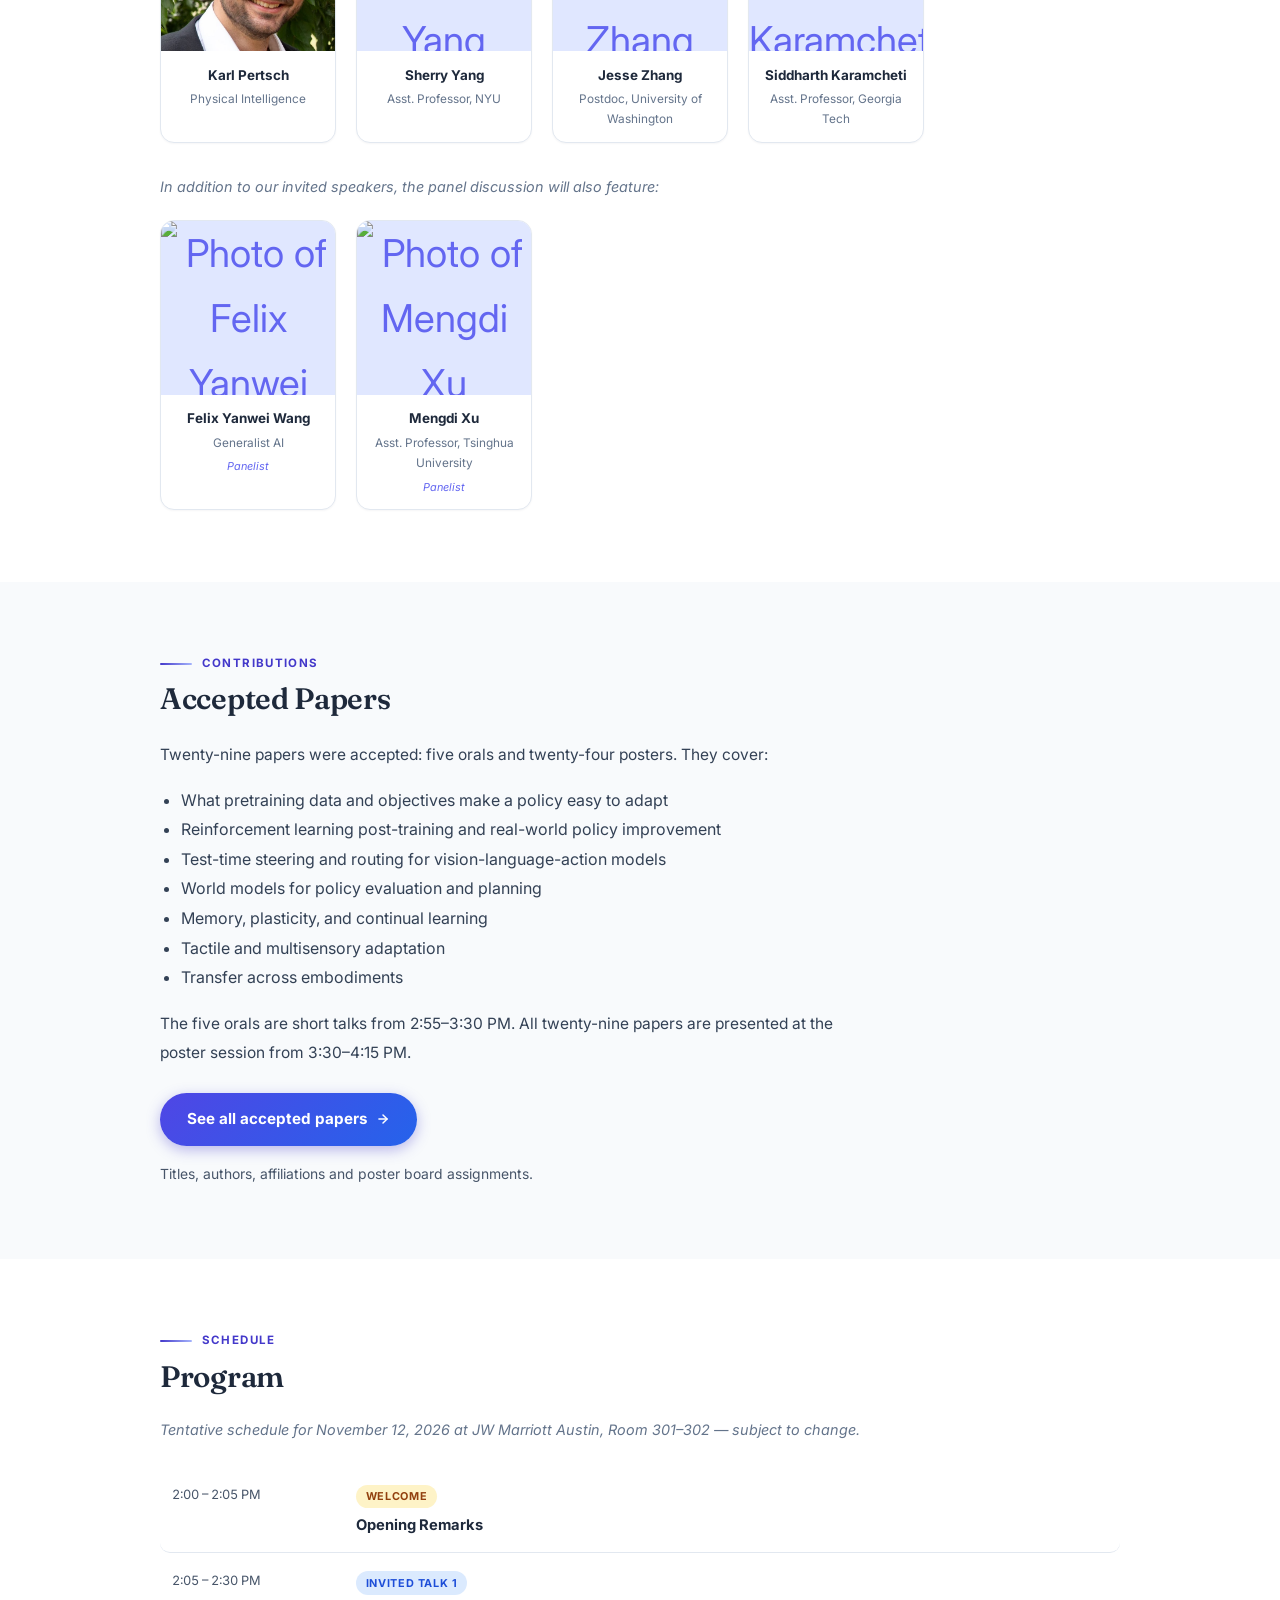
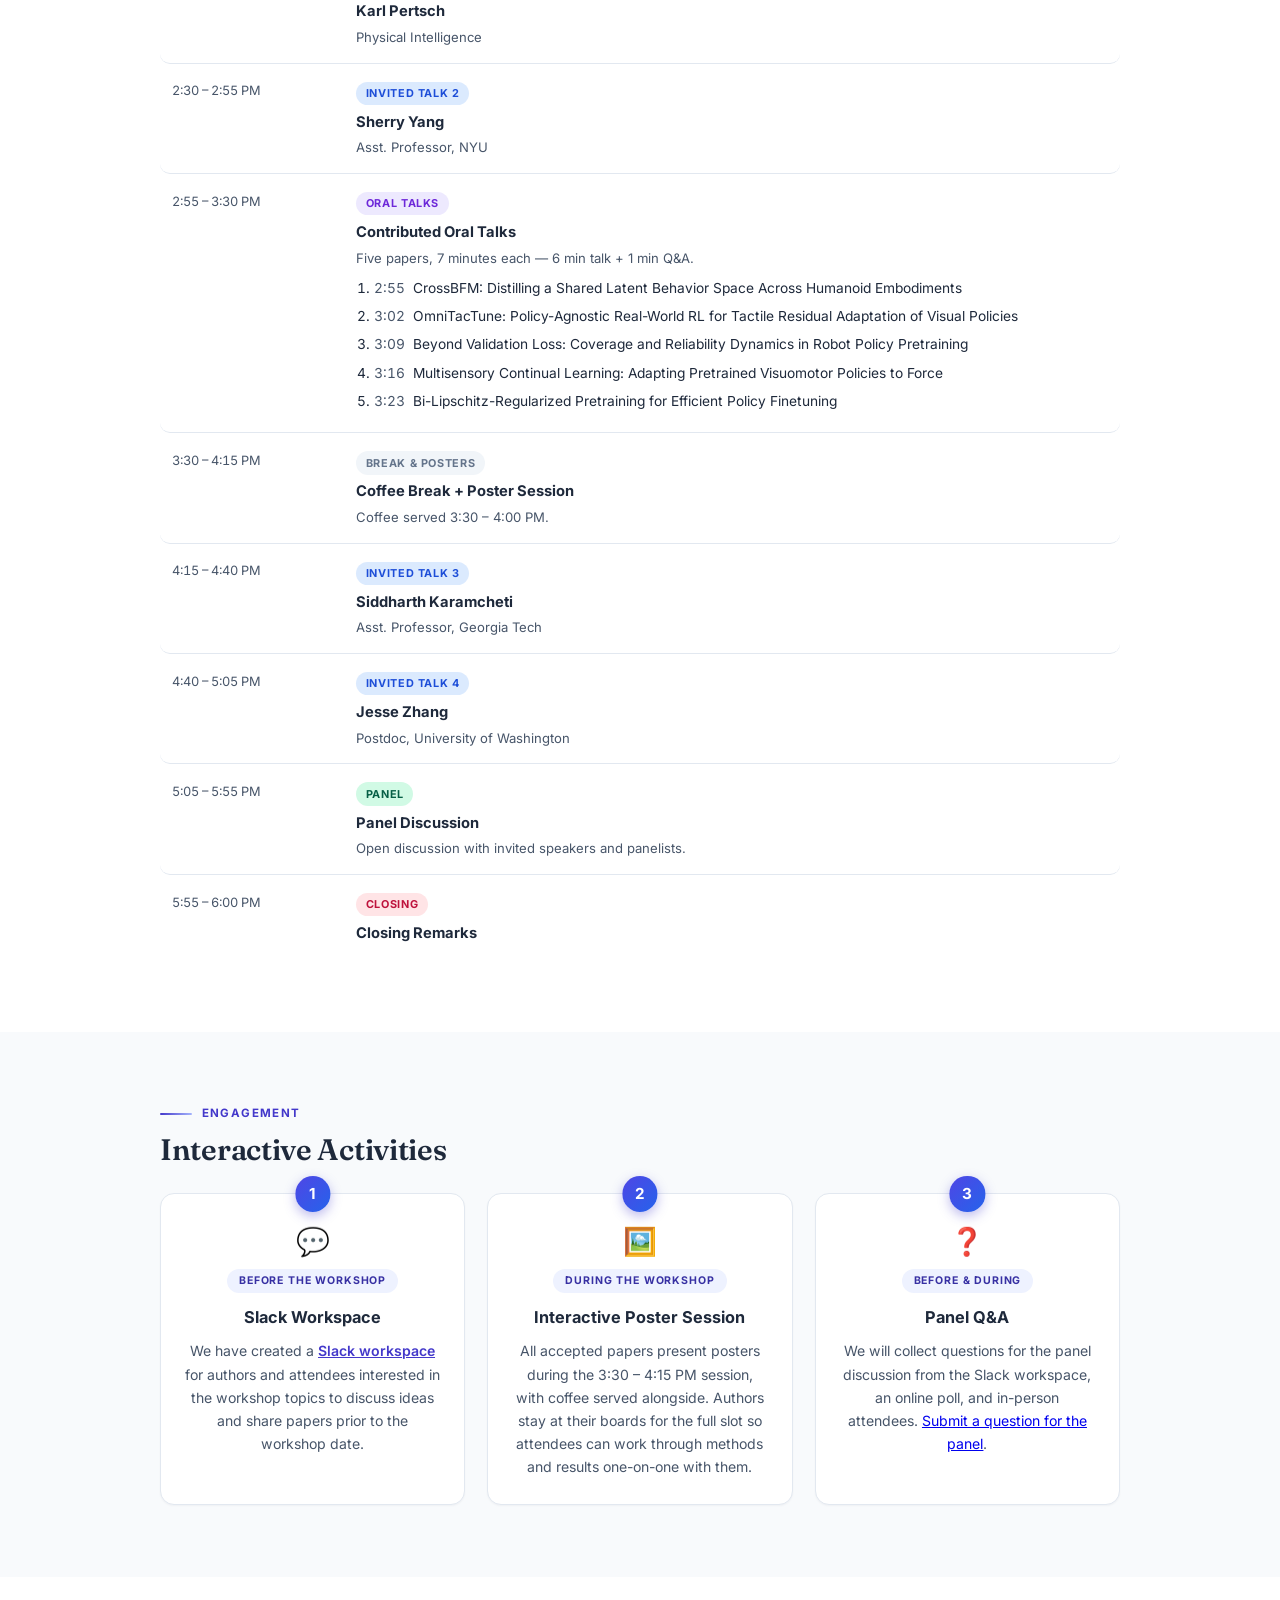
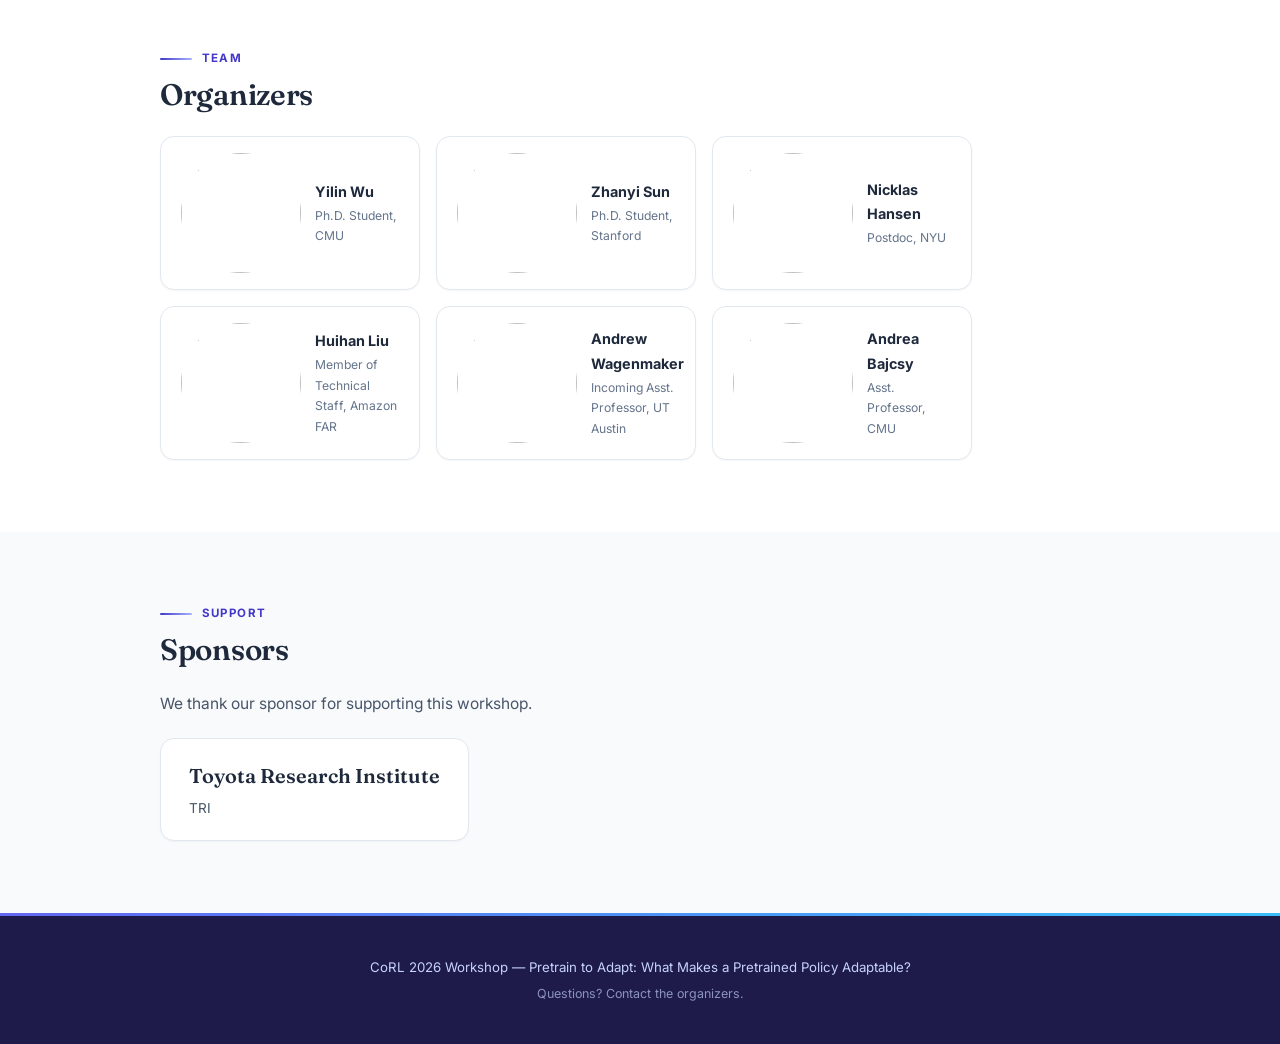
==== commit 68934c56: "Add Sponsors section acknowledging Toyota Research Institute Co-Authored-By: Claude Opus 5.5 <norepl" ====
--- a/index.html
+++ b/index.html
@@ -695,6 +695,18 @@
       .rq-card { padding: 1.3rem 1.2rem 1.3rem 1.35rem; }
       .rq-num { font-size: 2.6rem; }
     }
+
+    .sponsor-row { display: flex; flex-wrap: wrap; gap: 1rem; }
+    .sponsor-card {
+      display: inline-flex; flex-direction: column; gap: 0.25rem;
+      background: var(--bg); border: 1px solid var(--border); border-radius: 14px;
+      padding: 1.25rem 1.75rem; text-decoration: none; color: var(--text);
+      box-shadow: 0 1px 2px rgba(15,23,42,0.04);
+      transition: box-shadow 0.2s ease, transform 0.2s ease, border-color 0.2s ease;
+    }
+    .sponsor-card:hover { border-color: #a5b4fc; box-shadow: 0 6px 18px rgba(67,56,202,0.10); transform: translateY(-2px); }
+    .sponsor-card .sponsor-name { font-family: 'Fraunces', Georgia, serif; font-size: 1.25rem; font-weight: 600; }
+    .sponsor-card .sponsor-sub { font-size: 0.85rem; color: var(--text-muted); }
   </style>
 </head>
 <body>
@@ -715,6 +727,7 @@
           <li><a href="#program">Program</a></li>
           <li><a href="#activities">Activities</a></li>
           <li><a href="#organizers">Organizers</a></li>
+          <li><a href="#sponsors">Sponsors</a></li>
         </ul>
       </nav>
     </div>
@@ -1105,6 +1118,20 @@
       </div>
     </section>
 
+    <section id="sponsors" class="bg-alt" aria-labelledby="h-sponsors">
+      <div class="section-inner">
+        <p class="section-label" aria-hidden="true">Support</p>
+        <h2 id="h-sponsors">Sponsors</h2>
+        <p style="color: var(--text-muted); margin-bottom: 1.25rem;">We thank our sponsor for supporting this workshop.</p>
+        <div class="sponsor-row">
+          <a class="sponsor-card" href="https://www.tri.global/" target="_blank" rel="noopener">
+            <span class="sponsor-name">Toyota Research Institute</span>
+            <span class="sponsor-sub">TRI</span>
+          </a>
+        </div>
+      </div>
+    </section>
+
   </main>
 
   <footer role="contentinfo">
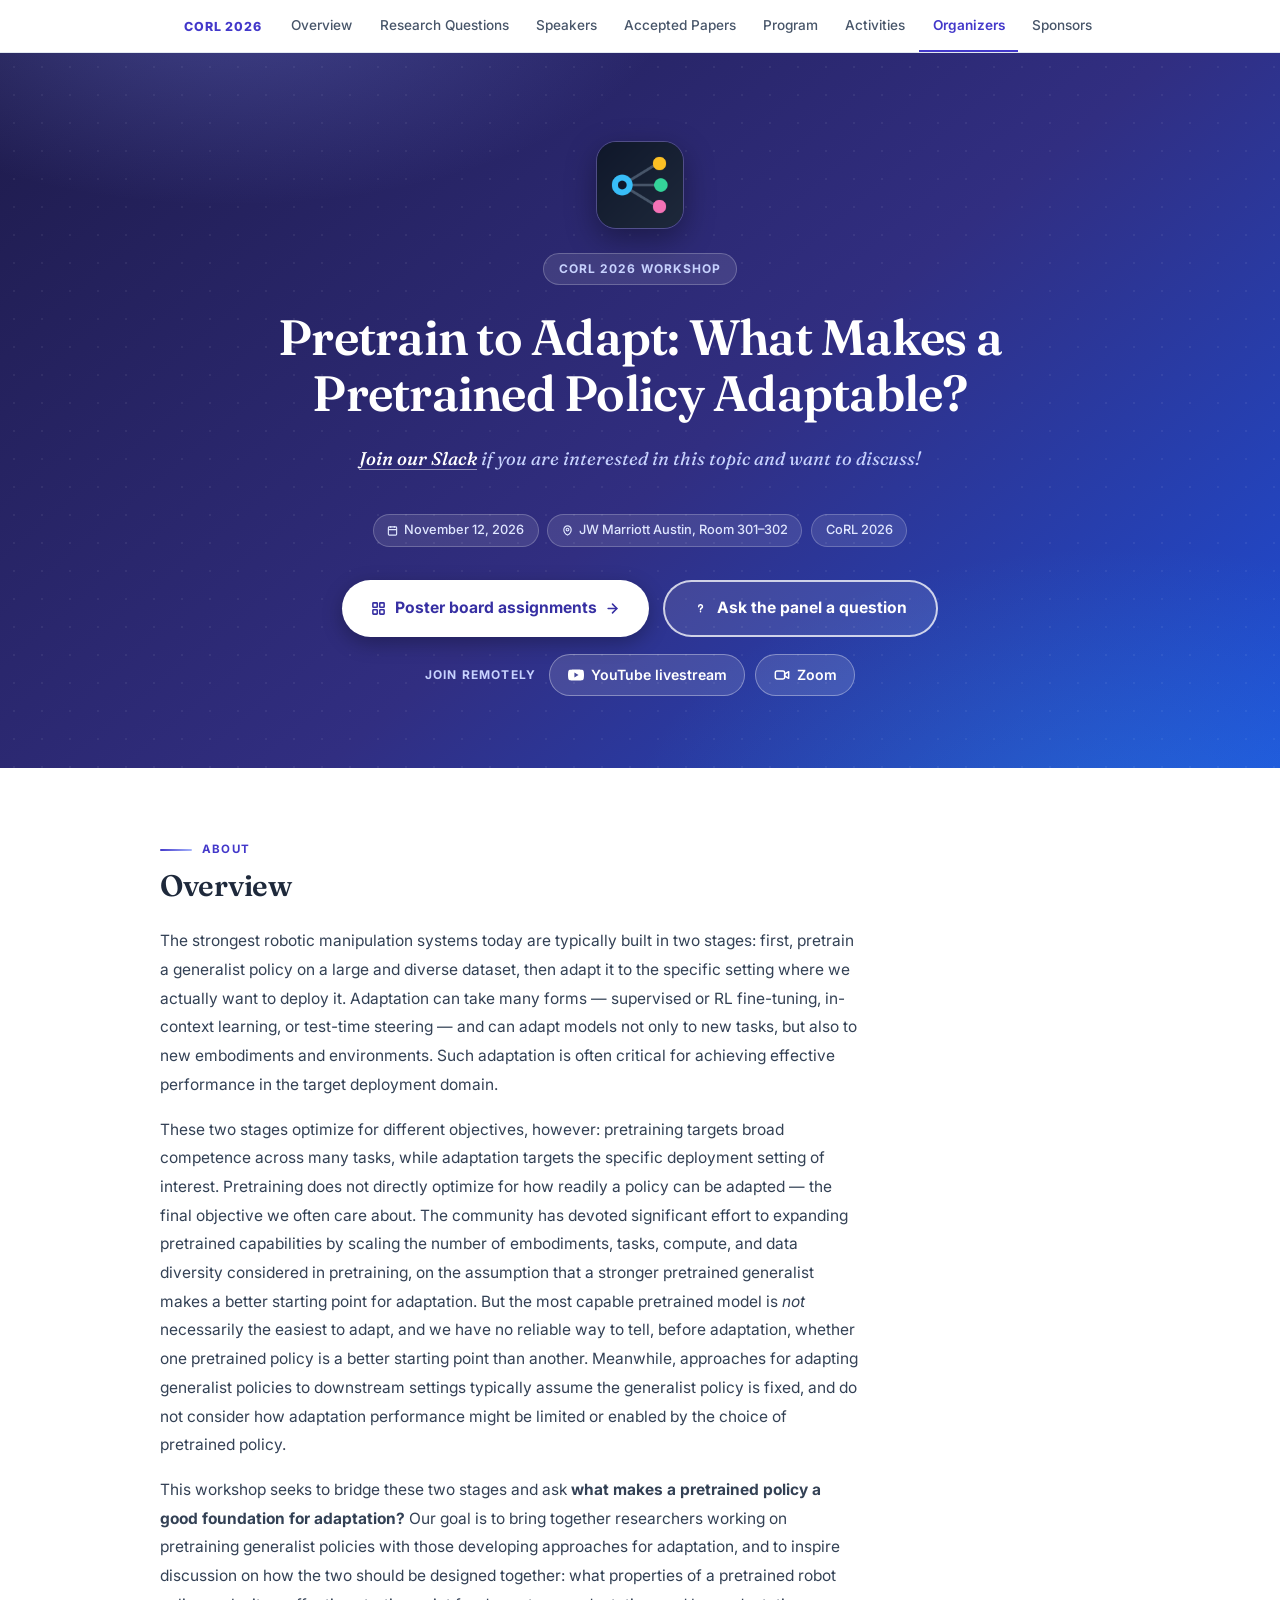
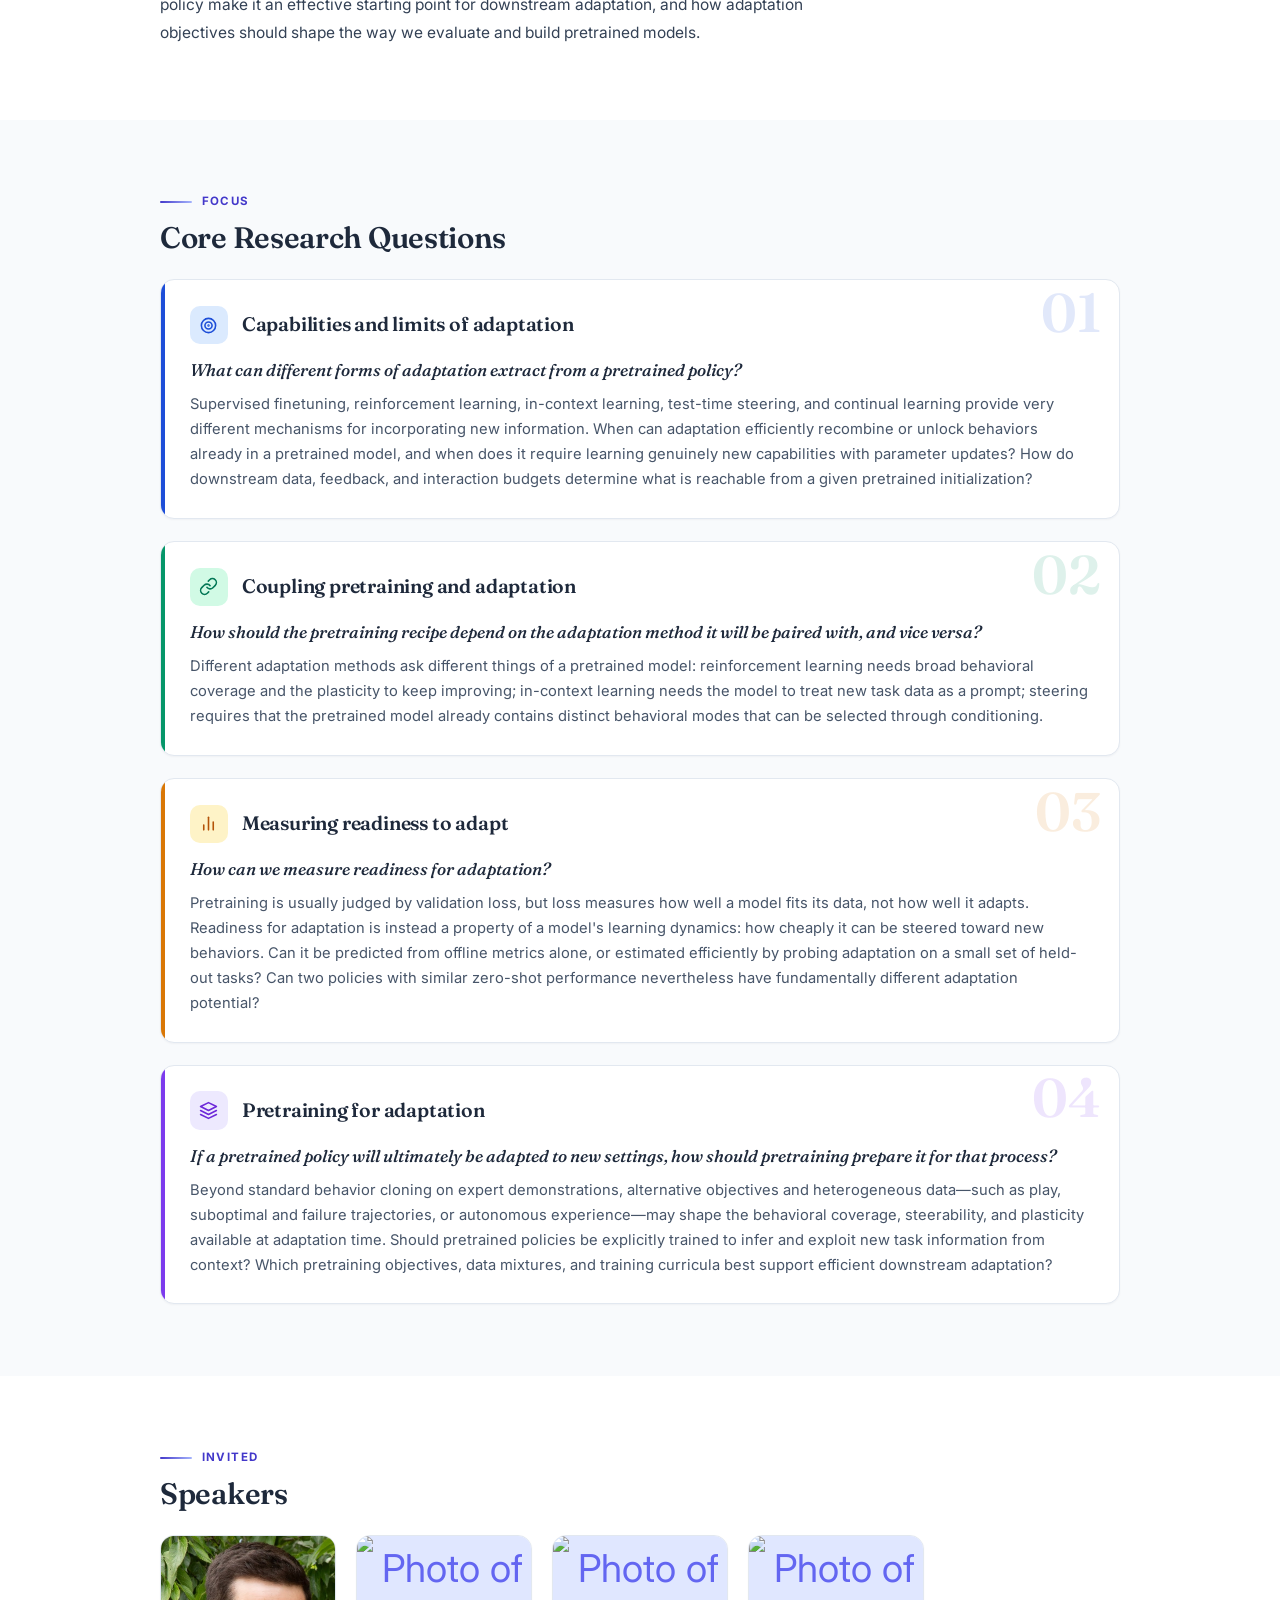
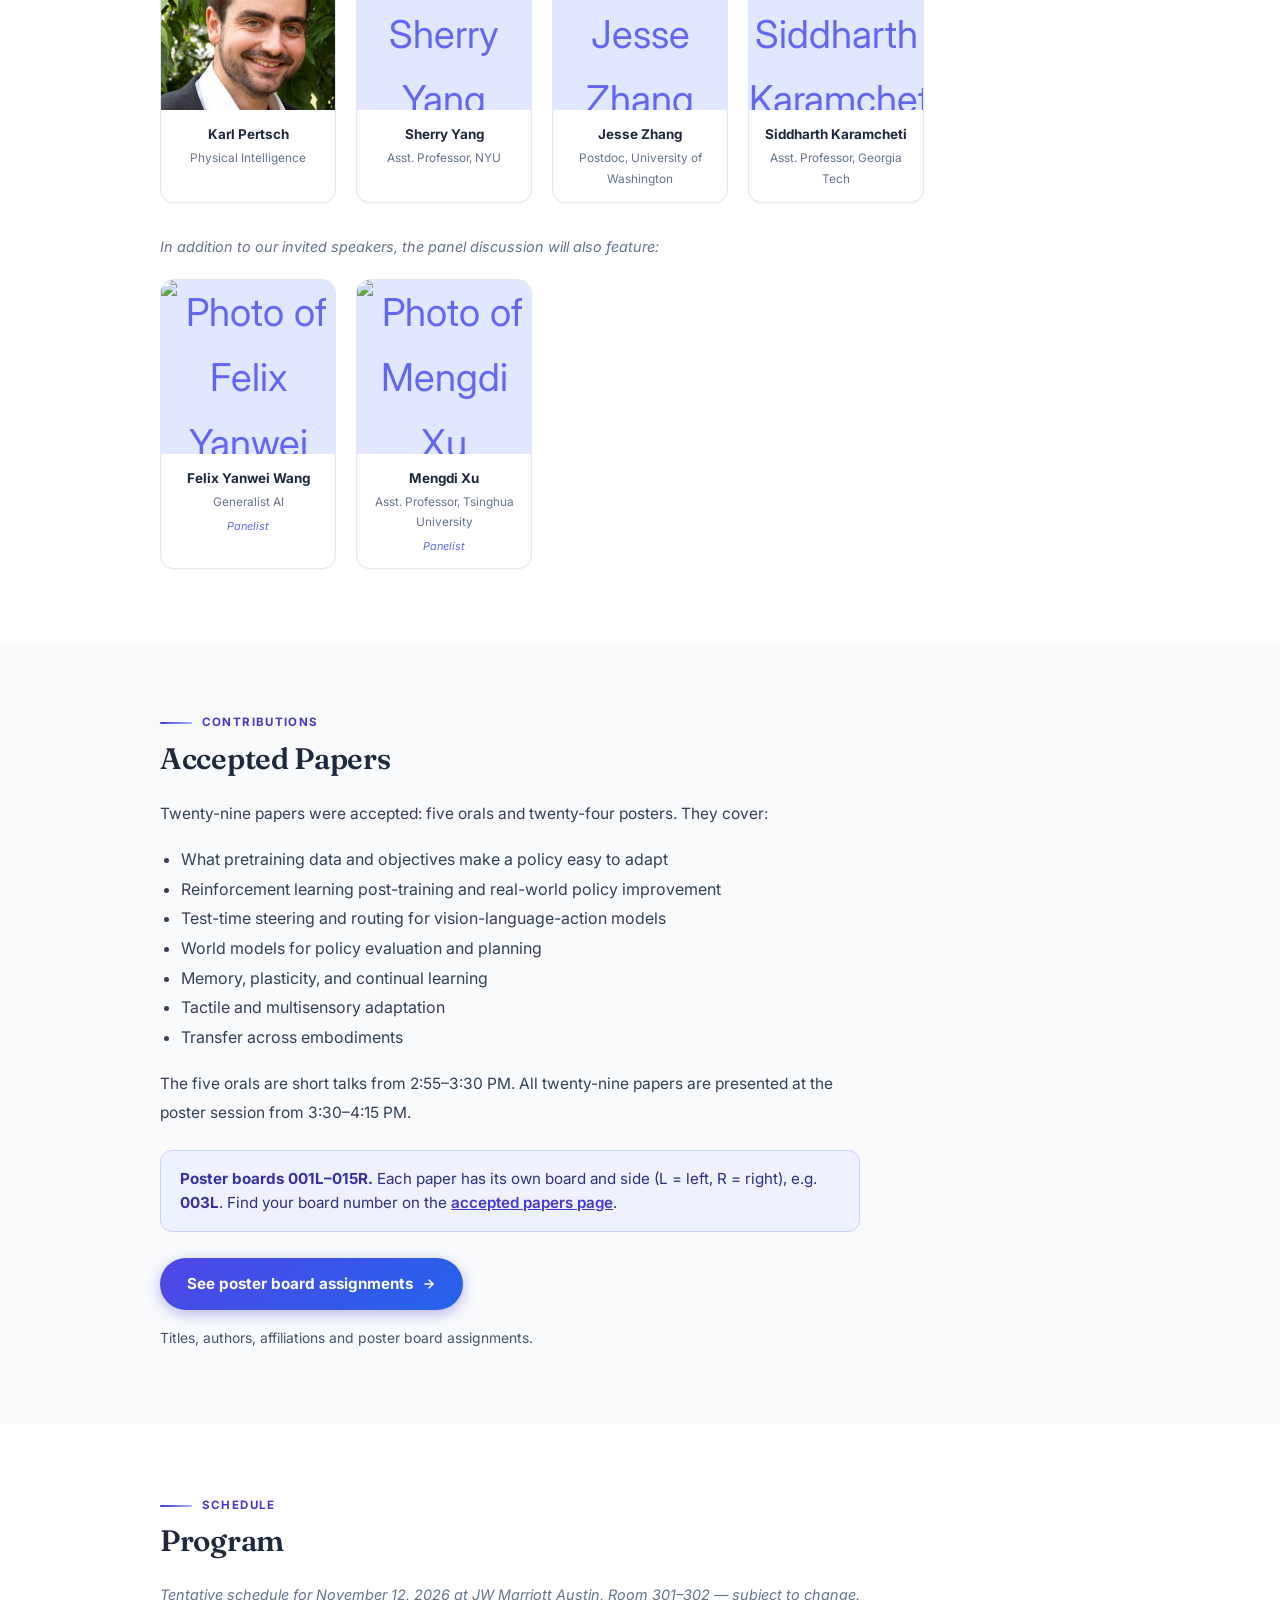
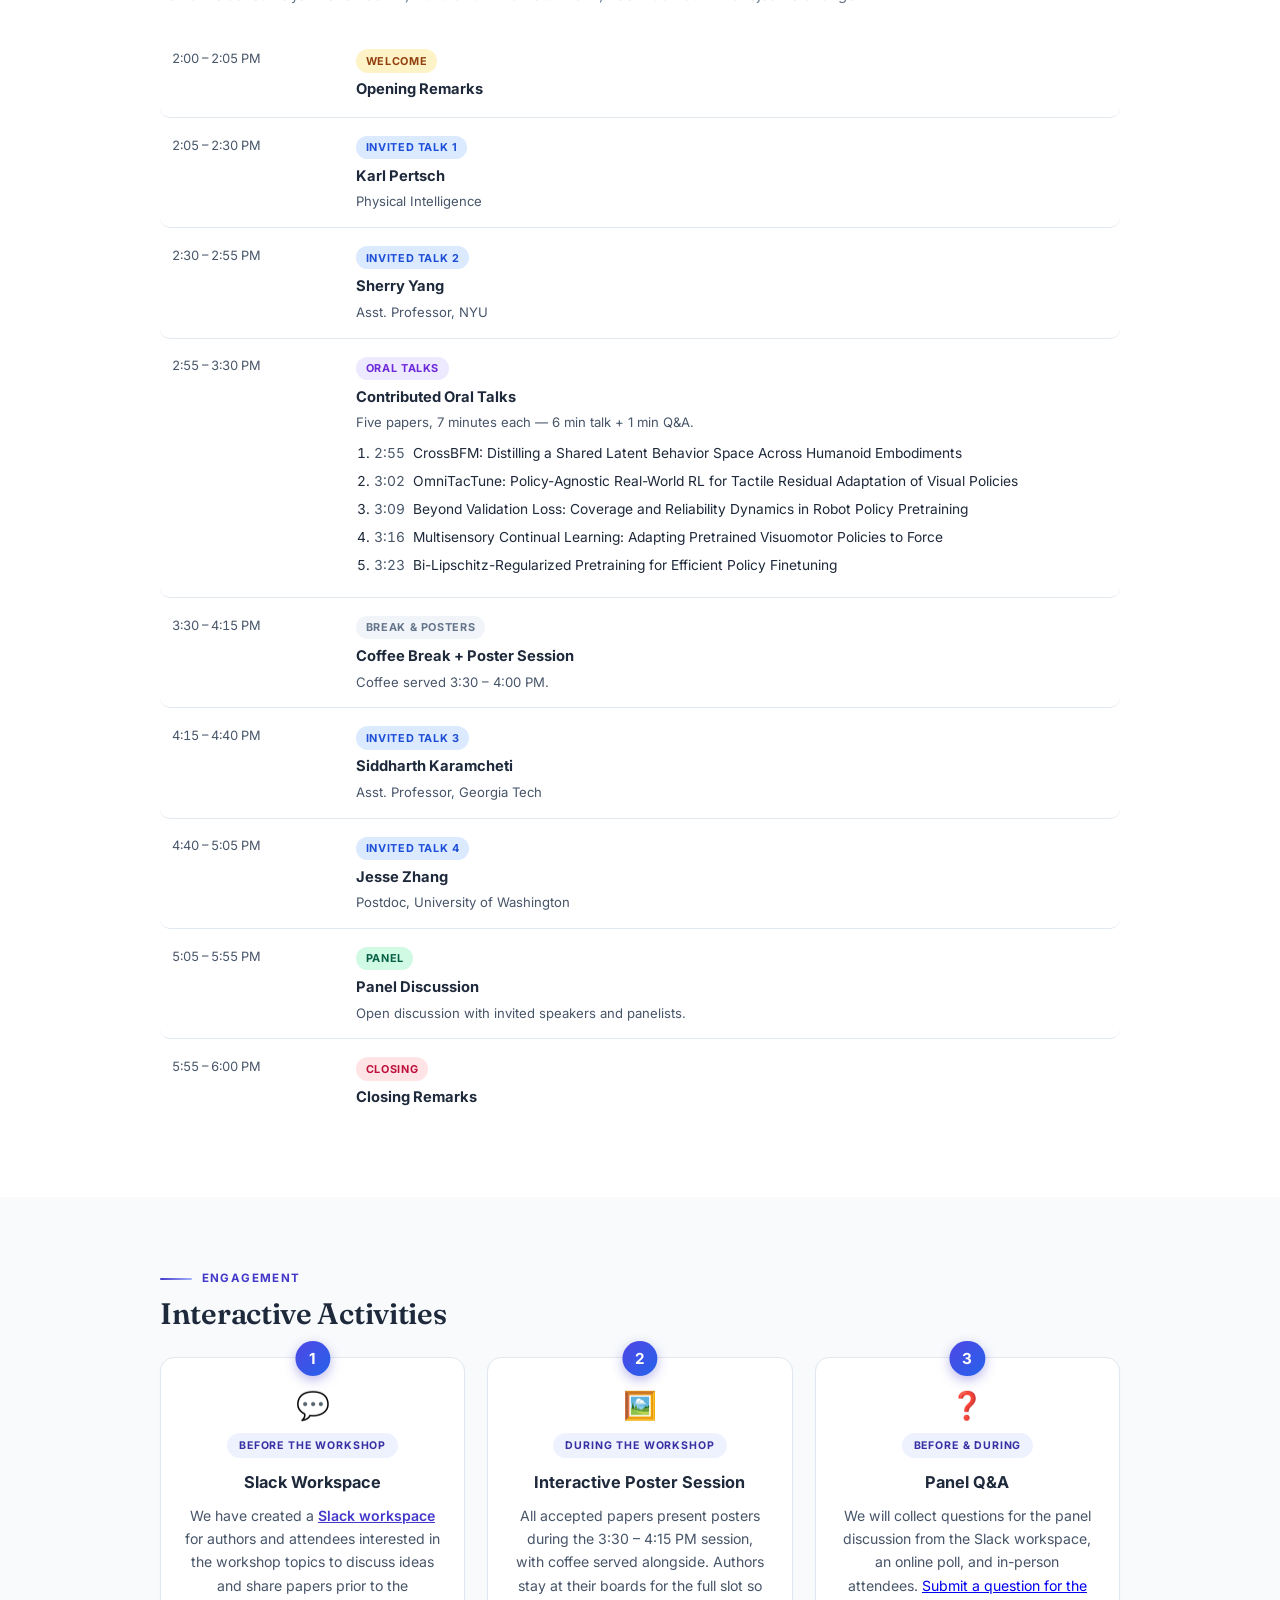
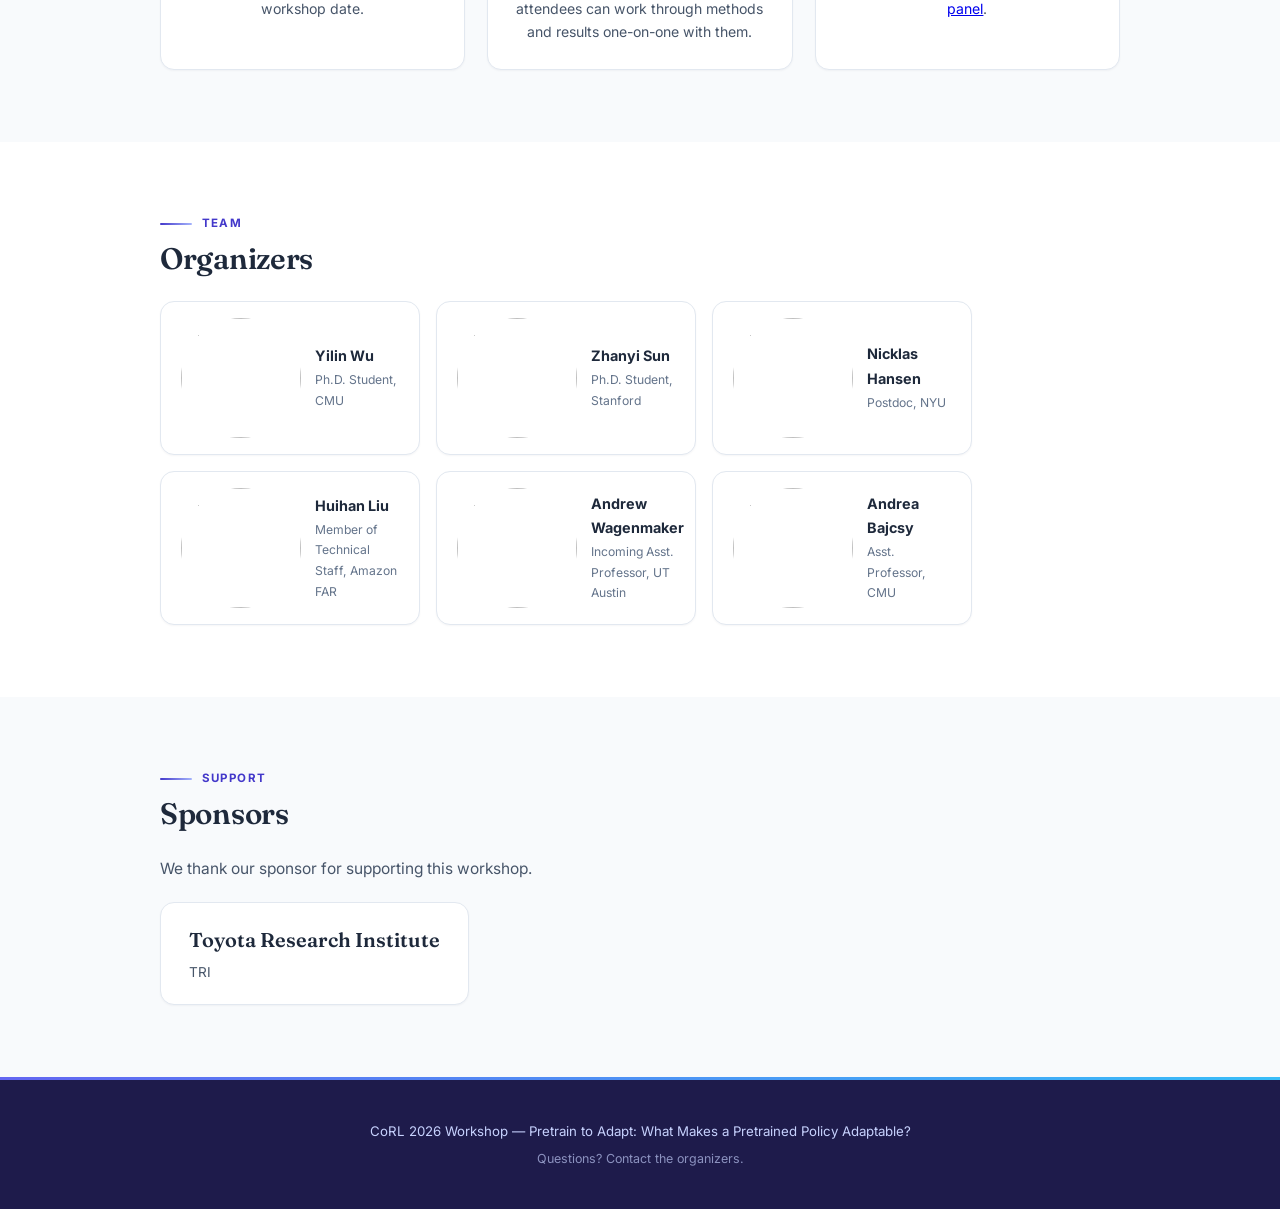
==== commit d884a69c: "Switch to 001L–015R poster boards; add livestream and Zoom links Co-Authored-By: Claude Opus 5.5 <no" ====
--- a/index.html
+++ b/index.html
@@ -707,6 +707,29 @@
     .sponsor-card:hover { border-color: #a5b4fc; box-shadow: 0 6px 18px rgba(67,56,202,0.10); transform: translateY(-2px); }
     .sponsor-card .sponsor-name { font-family: 'Fraunces', Georgia, serif; font-size: 1.25rem; font-weight: 600; }
     .sponsor-card .sponsor-sub { font-size: 0.85rem; color: var(--text-muted); }
+
+    .hero-remote {
+      margin-top: 1.1rem; display: flex; gap: 0.6rem; justify-content: center;
+      align-items: center; flex-wrap: wrap;
+    }
+    .hero-remote-label {
+      font-size: 0.75rem; font-weight: 700; letter-spacing: 0.1em;
+      text-transform: uppercase; color: #c7d2fe; margin-right: 0.2rem;
+    }
+    .btn-remote {
+      display: inline-flex; align-items: center; gap: 0.45rem;
+      background: rgba(255,255,255,0.12); color: #fff; font-weight: 600;
+      font-size: 0.88rem; padding: 0.5rem 1.1rem; border-radius: 999px;
+      border: 1px solid rgba(255,255,255,0.35); text-decoration: none;
+      transition: background 0.15s ease, border-color 0.15s ease;
+    }
+    .btn-remote:hover { background: rgba(255,255,255,0.22); border-color: #fff; }
+    .poster-callout {
+      margin-top: 1.4rem; padding: 1rem 1.2rem; border-radius: 12px;
+      background: #eef2ff; border: 1px solid #c7d2fe; color: #312e81;
+      font-size: 0.95rem; line-height: 1.6;
+    }
+    .poster-callout strong { color: var(--primary-dark); }
   </style>
 </head>
 <body>
@@ -754,13 +777,25 @@
         <span class="badge">CoRL 2026</span>
       </div>
       <div class="hero-cta">
-        <a class="btn-hero" href="#papers">
-          See accepted papers
+        <a class="btn-hero" href="papers/">
+          <svg width="15" height="15" viewBox="0 0 24 24" fill="none" stroke="currentColor" stroke-width="2.5" stroke-linecap="round" stroke-linejoin="round" aria-hidden="true" focusable="false"><rect x="3" y="3" width="7" height="7" rx="1"/><rect x="14" y="3" width="7" height="7" rx="1"/><rect x="3" y="14" width="7" height="7" rx="1"/><rect x="14" y="14" width="7" height="7" rx="1"/></svg>
+          Poster board assignments
           <svg width="15" height="15" viewBox="0 0 24 24" fill="none" stroke="currentColor" stroke-width="2.5" stroke-linecap="round" stroke-linejoin="round" aria-hidden="true" focusable="false"><path d="M5 12h14"/><path d="M12 5l7 7-7 7"/></svg>
         </a>
         <a class="btn-hero-alt" href="https://docs.google.com/forms/d/e/1FAIpQLSfpmWzvBHe-fcwwotZAdvbEl1KdSDYD0jtosjiG219Vx52Ahg/viewform" target="_blank" rel="noopener">
           <svg width="15" height="15" viewBox="0 0 24 24" fill="none" stroke="currentColor" stroke-width="2.5" stroke-linecap="round" stroke-linejoin="round" aria-hidden="true" focusable="false"><path d="M12 17h.01"/><path d="M9.1 9a3 3 0 1 1 4.2 2.7c-.8.4-1.3 1.2-1.3 2.1"/></svg>
           Ask the panel a question
+        </a>
+      </div>
+      <div class="hero-remote" aria-label="Join remotely">
+        <span class="hero-remote-label">Join remotely</span>
+        <a class="btn-remote" href="https://www.youtube.com/live/bpeIJLE3rsw?si=fF0hXRnL-yf0gssb" target="_blank" rel="noopener">
+          <svg width="16" height="16" viewBox="0 0 24 24" fill="currentColor" aria-hidden="true" focusable="false"><path d="M23.5 6.2a3 3 0 0 0-2.1-2.1C19.5 3.6 12 3.6 12 3.6s-7.5 0-9.4.5A3 3 0 0 0 .5 6.2 31 31 0 0 0 0 12a31 31 0 0 0 .5 5.8 3 3 0 0 0 2.1 2.1c1.9.5 9.4.5 9.4.5s7.5 0 9.4-.5a3 3 0 0 0 2.1-2.1A31 31 0 0 0 24 12a31 31 0 0 0-.5-5.8zM9.6 15.6V8.4l6.2 3.6-6.2 3.6z"/></svg>
+          YouTube livestream
+        </a>
+        <a class="btn-remote" href="https://cmu.zoom.us/j/94613203713?pwd=ypMobchlUhswi0r6JXrzKeBcCU4VbH.1" target="_blank" rel="noopener">
+          <svg width="16" height="16" viewBox="0 0 24 24" fill="none" stroke="currentColor" stroke-width="2.2" stroke-linecap="round" stroke-linejoin="round" aria-hidden="true" focusable="false"><rect x="2" y="6" width="14" height="12" rx="2.5"/><path d="M16 10.5l6-3.5v10l-6-3.5z"/></svg>
+          Zoom
         </a>
       </div>
     </div>
@@ -915,9 +950,10 @@
             <li>Transfer across embodiments</li>
           </ul>
           <p style="margin-top:1.1rem;">The five orals are short talks from 2:55&ndash;3:30 PM. All twenty-nine papers are presented at the poster session from 3:30&ndash;4:15 PM.</p>
+          <div class="poster-callout"><strong>Poster boards 001L&ndash;015R.</strong> Each paper has its own board and side (L = left, R = right), e.g. <strong>003L</strong>. Find your board number on the <a href="papers/" style="color:var(--primary); font-weight:600;">accepted papers page</a>.</div>
           <p style="margin-top:1.6rem;">
             <a class="btn-primary" href="papers/">
-              See all accepted papers
+              See poster board assignments
               <svg width="14" height="14" viewBox="0 0 24 24" fill="none" stroke="currentColor" stroke-width="2.5" stroke-linecap="round" stroke-linejoin="round" aria-hidden="true" focusable="false"><path d="M5 12h14"/><path d="M12 5l7 7-7 7"/></svg>
             </a>
           </p>
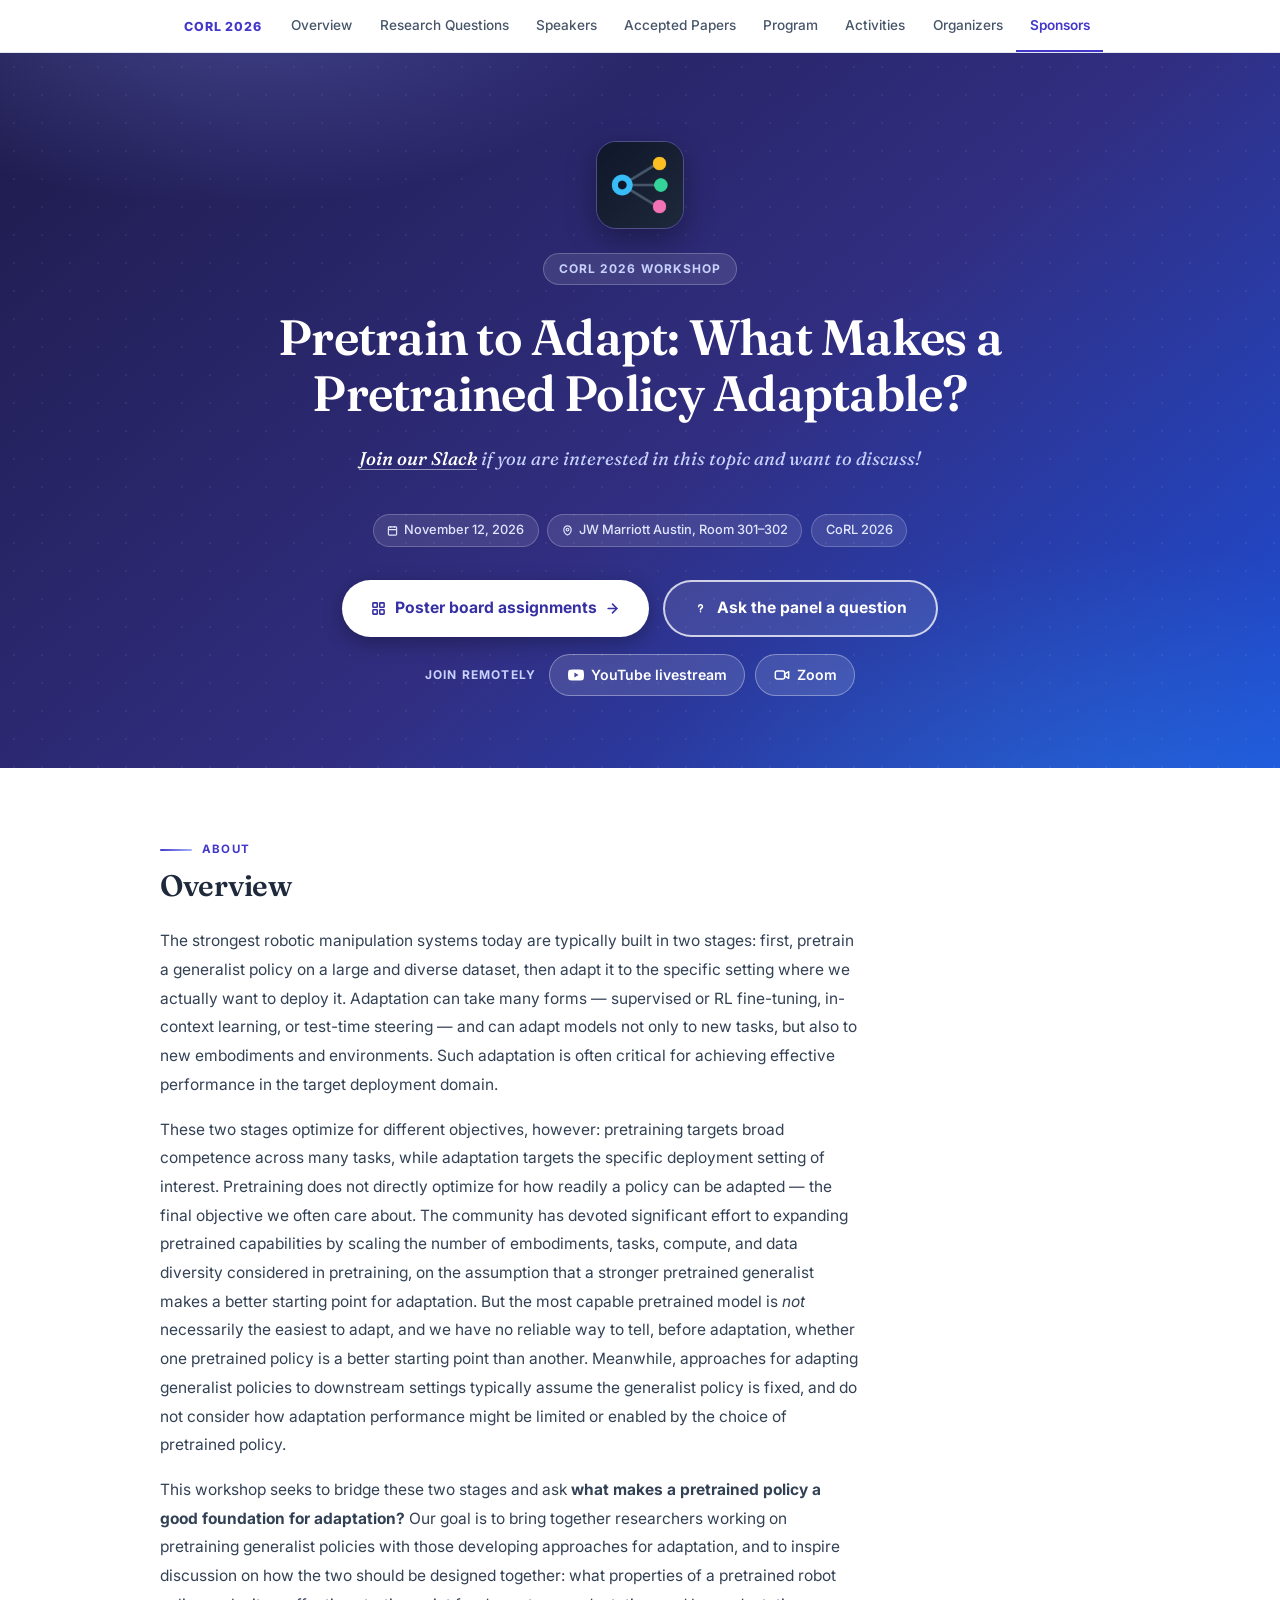
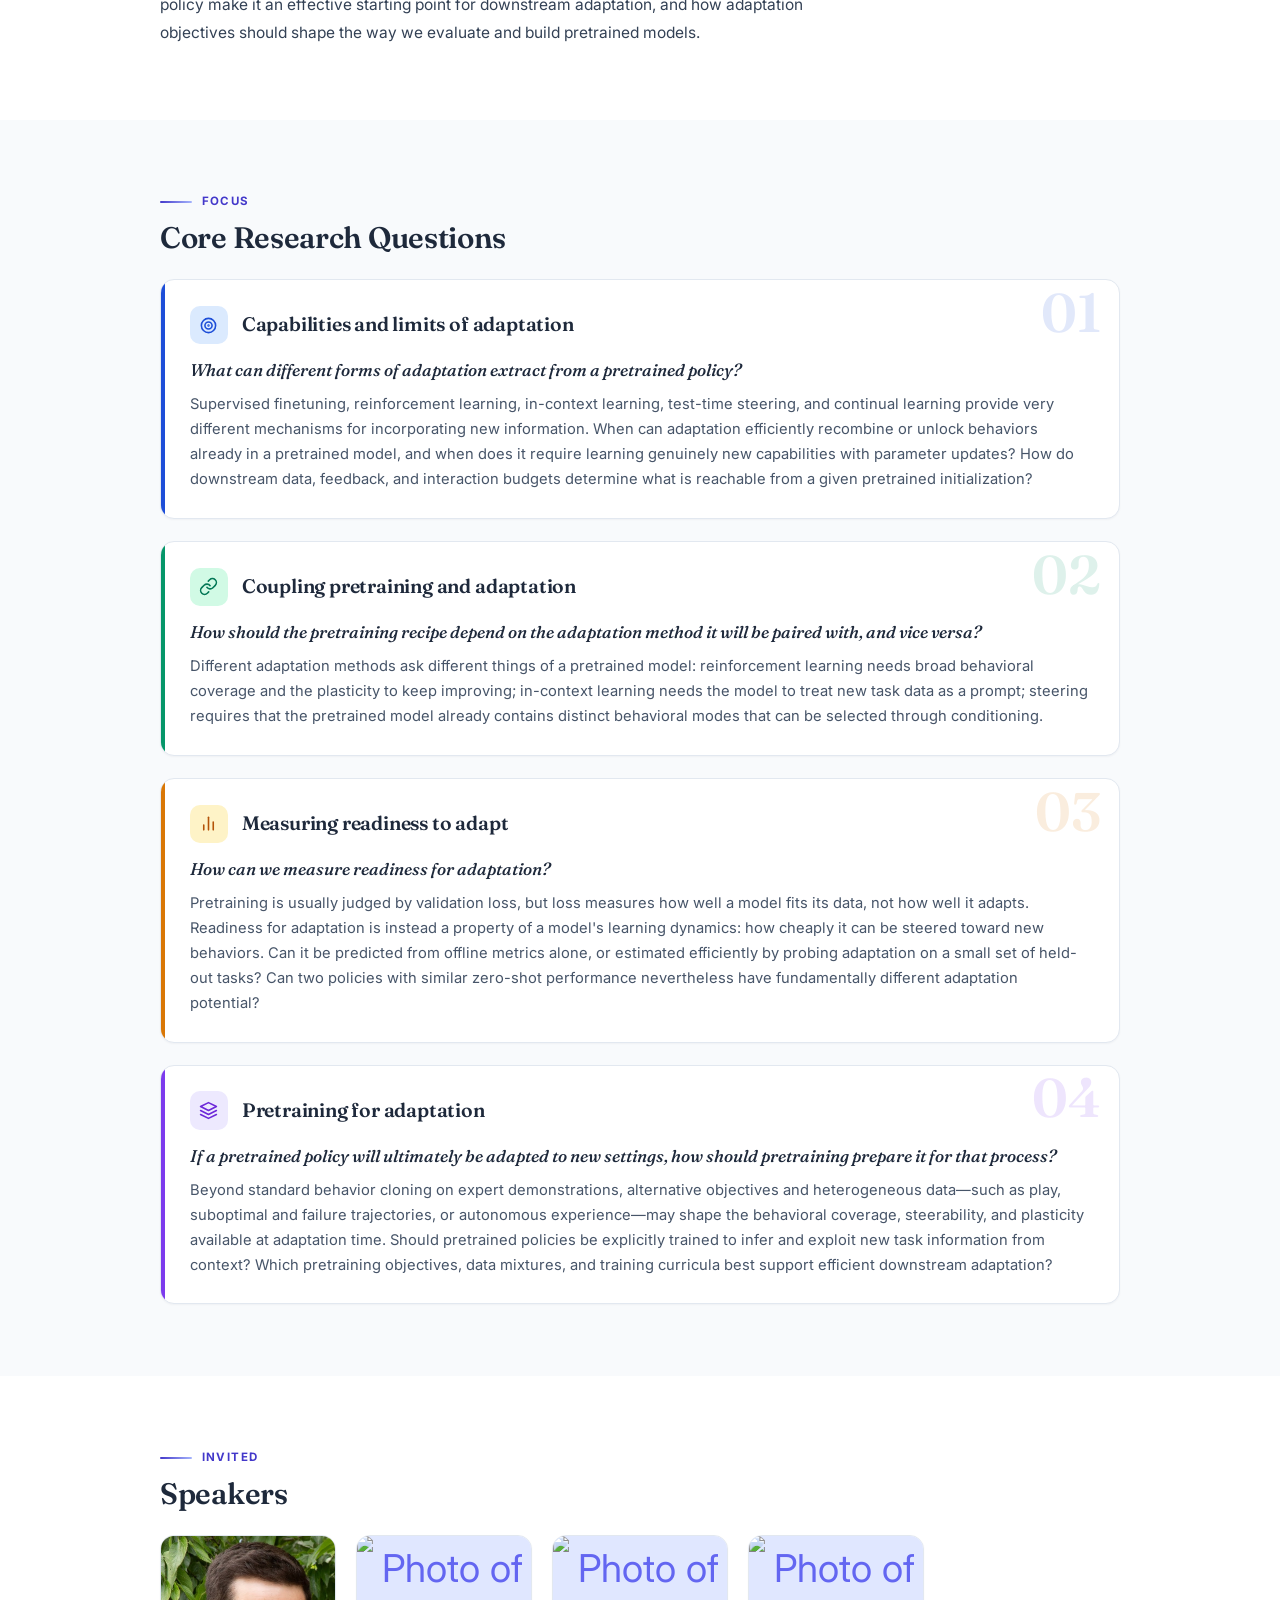
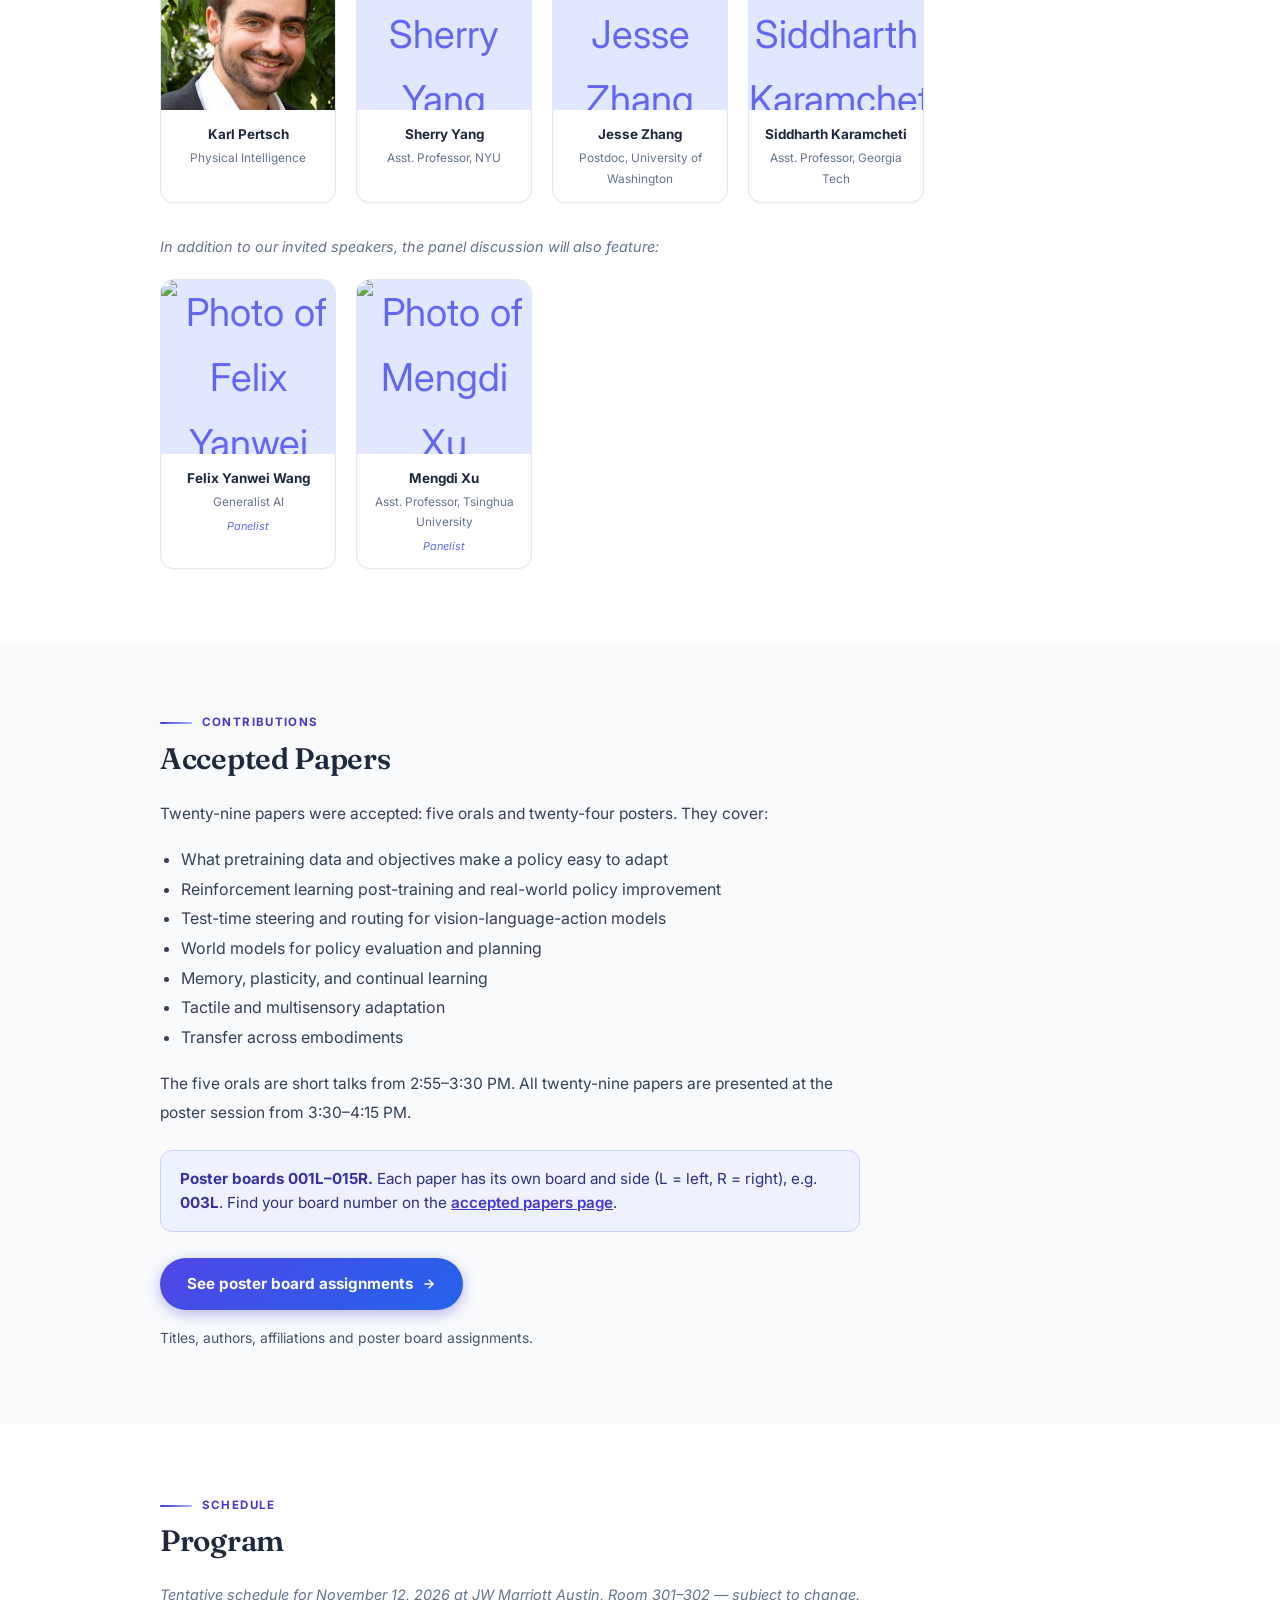
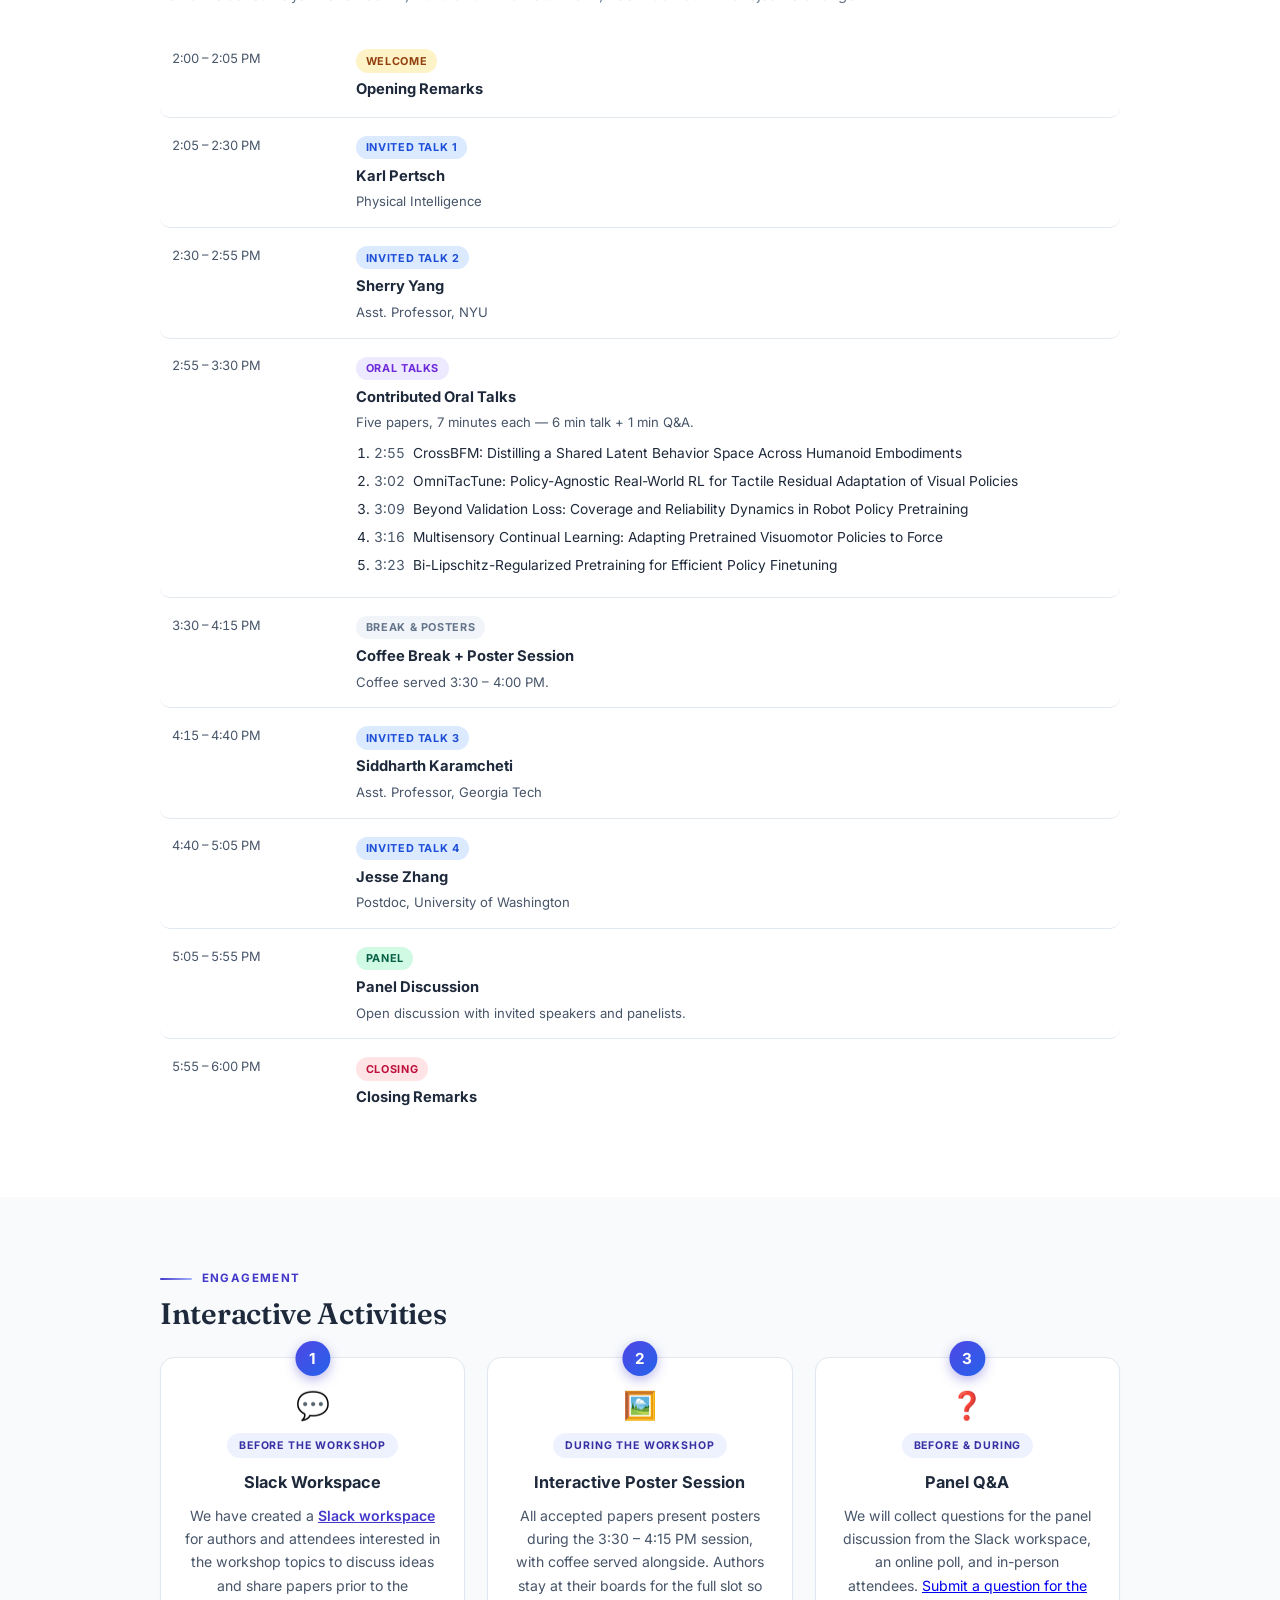
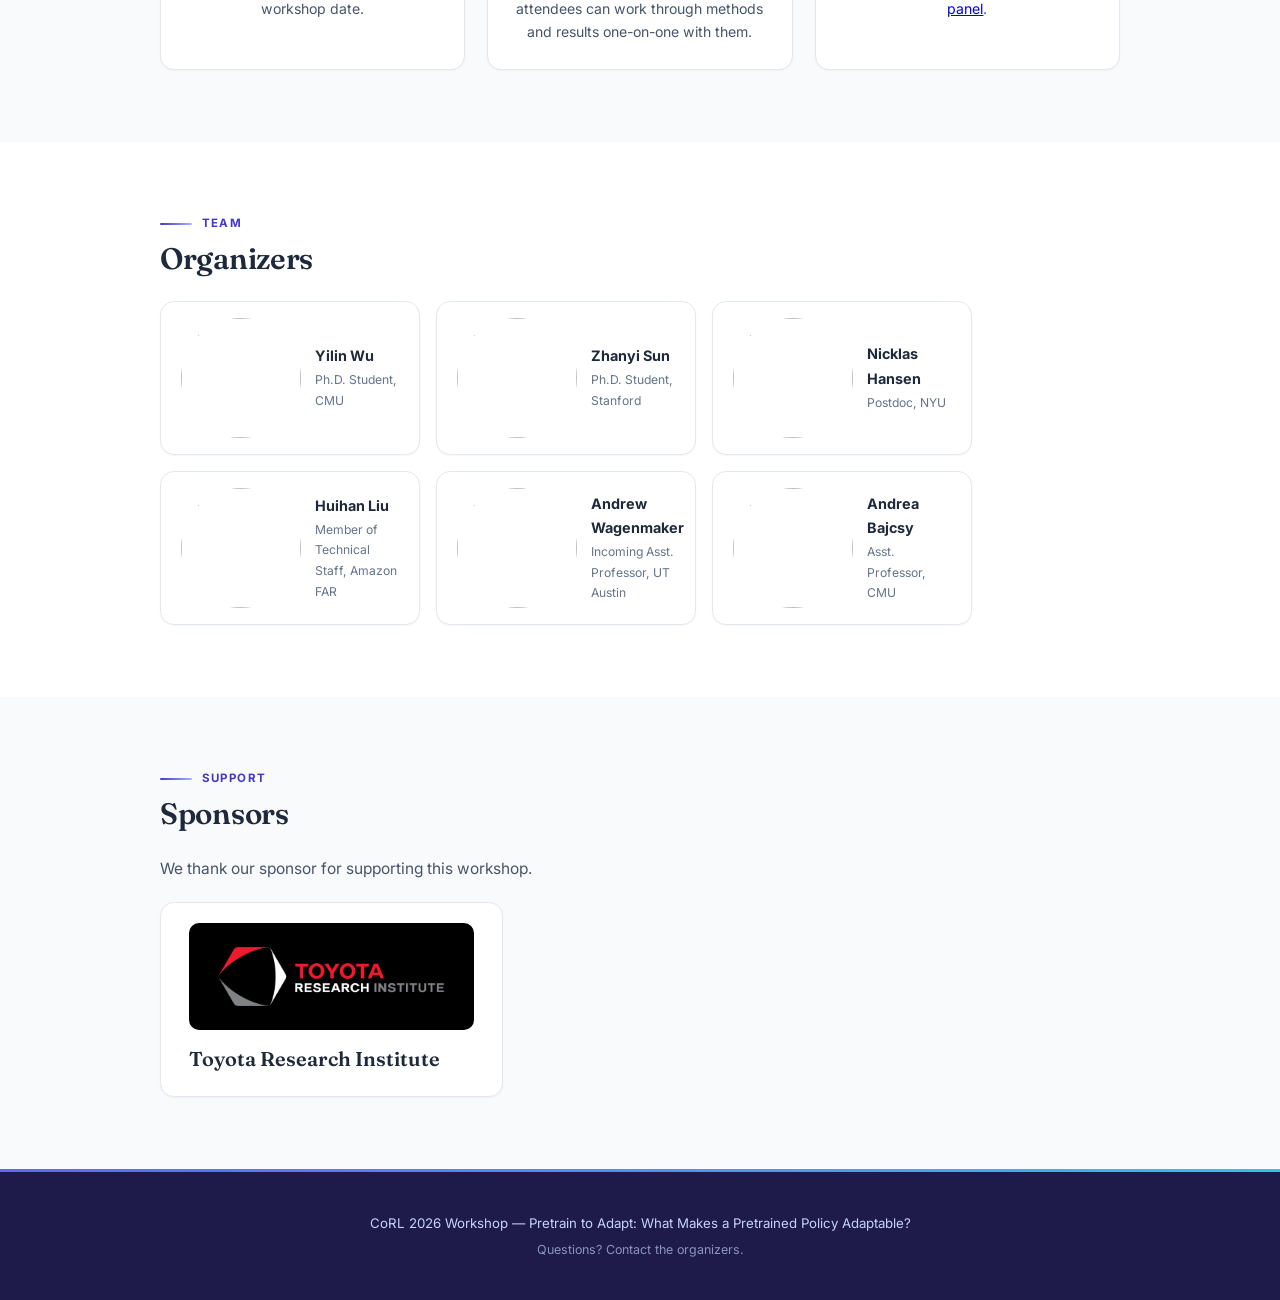
==== commit 7d95b690: "Add TRI logo to Sponsors section Co-Authored-By: Claude Opus 5.5 <noreply@anthropic.com>" ====
--- a/index.html
+++ b/index.html
@@ -730,6 +730,11 @@
       font-size: 0.95rem; line-height: 1.6;
     }
     .poster-callout strong { color: var(--primary-dark); }
+    .sponsor-card .sponsor-logo {
+      display: flex; align-items: center; justify-content: center;
+      background: #000; border-radius: 10px; padding: 0.9rem 1.4rem; margin-bottom: 0.5rem;
+    }
+    .sponsor-card .sponsor-logo img { display: block; width: 240px; max-width: 100%; height: auto; }
   </style>
 </head>
 <body>
@@ -1161,8 +1166,8 @@
         <p style="color: var(--text-muted); margin-bottom: 1.25rem;">We thank our sponsor for supporting this workshop.</p>
         <div class="sponsor-row">
           <a class="sponsor-card" href="https://www.tri.global/" target="_blank" rel="noopener">
+            <span class="sponsor-logo"><img src="images/tri-logo.png" alt="Toyota Research Institute logo" width="240" height="78"></span>
             <span class="sponsor-name">Toyota Research Institute</span>
-            <span class="sponsor-sub">TRI</span>
           </a>
         </div>
       </div>
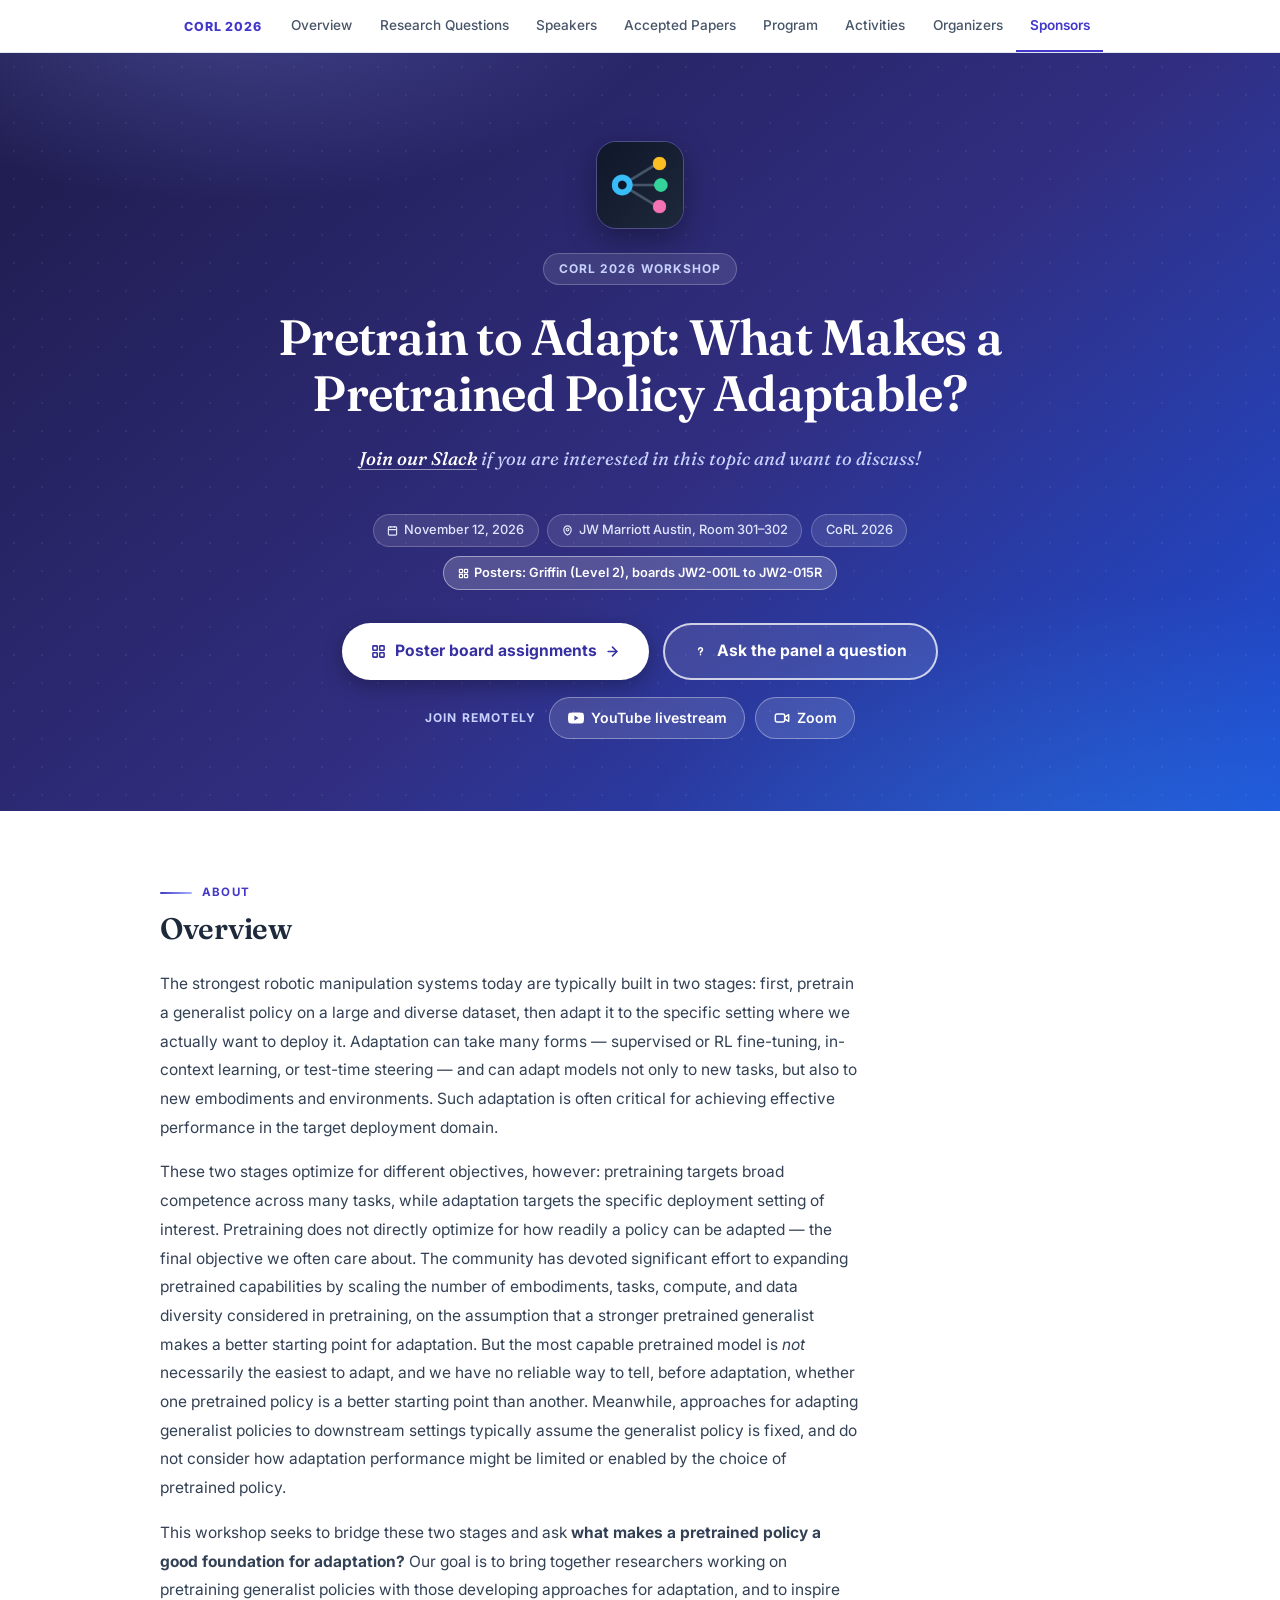
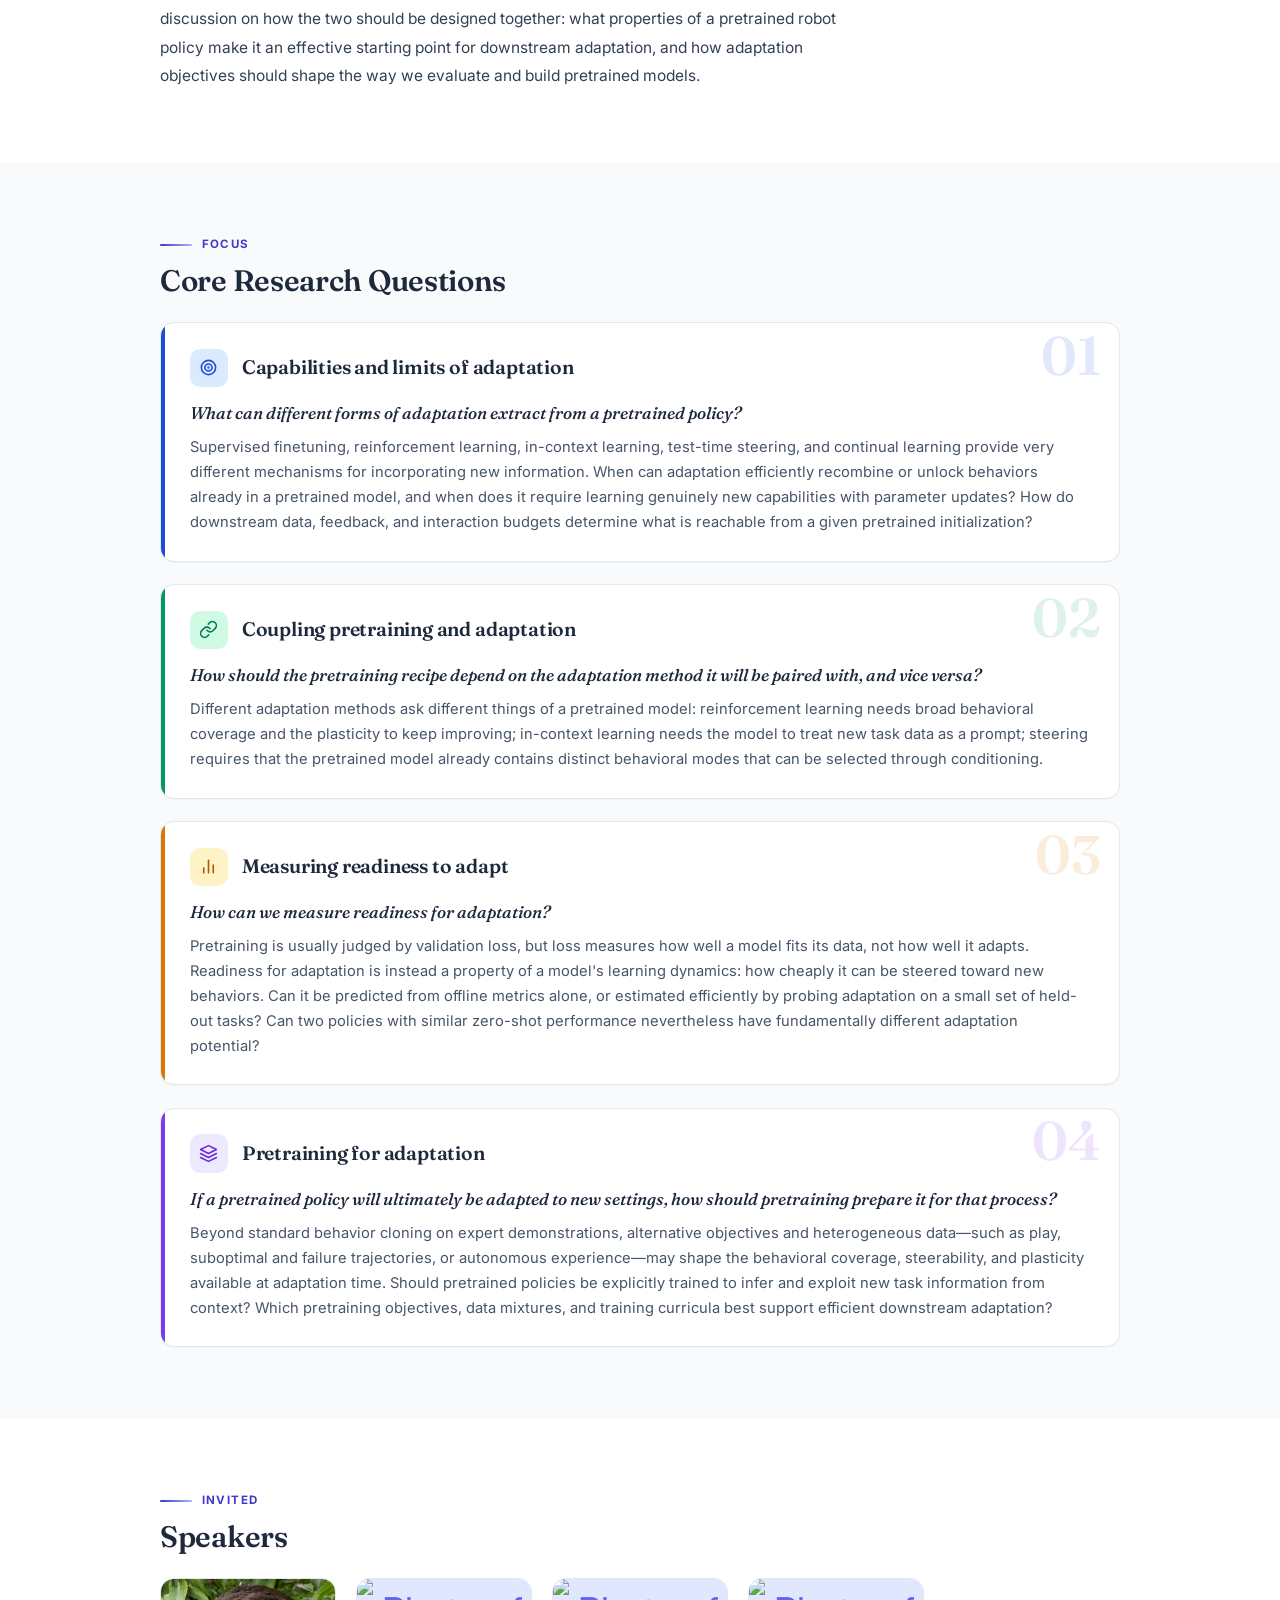
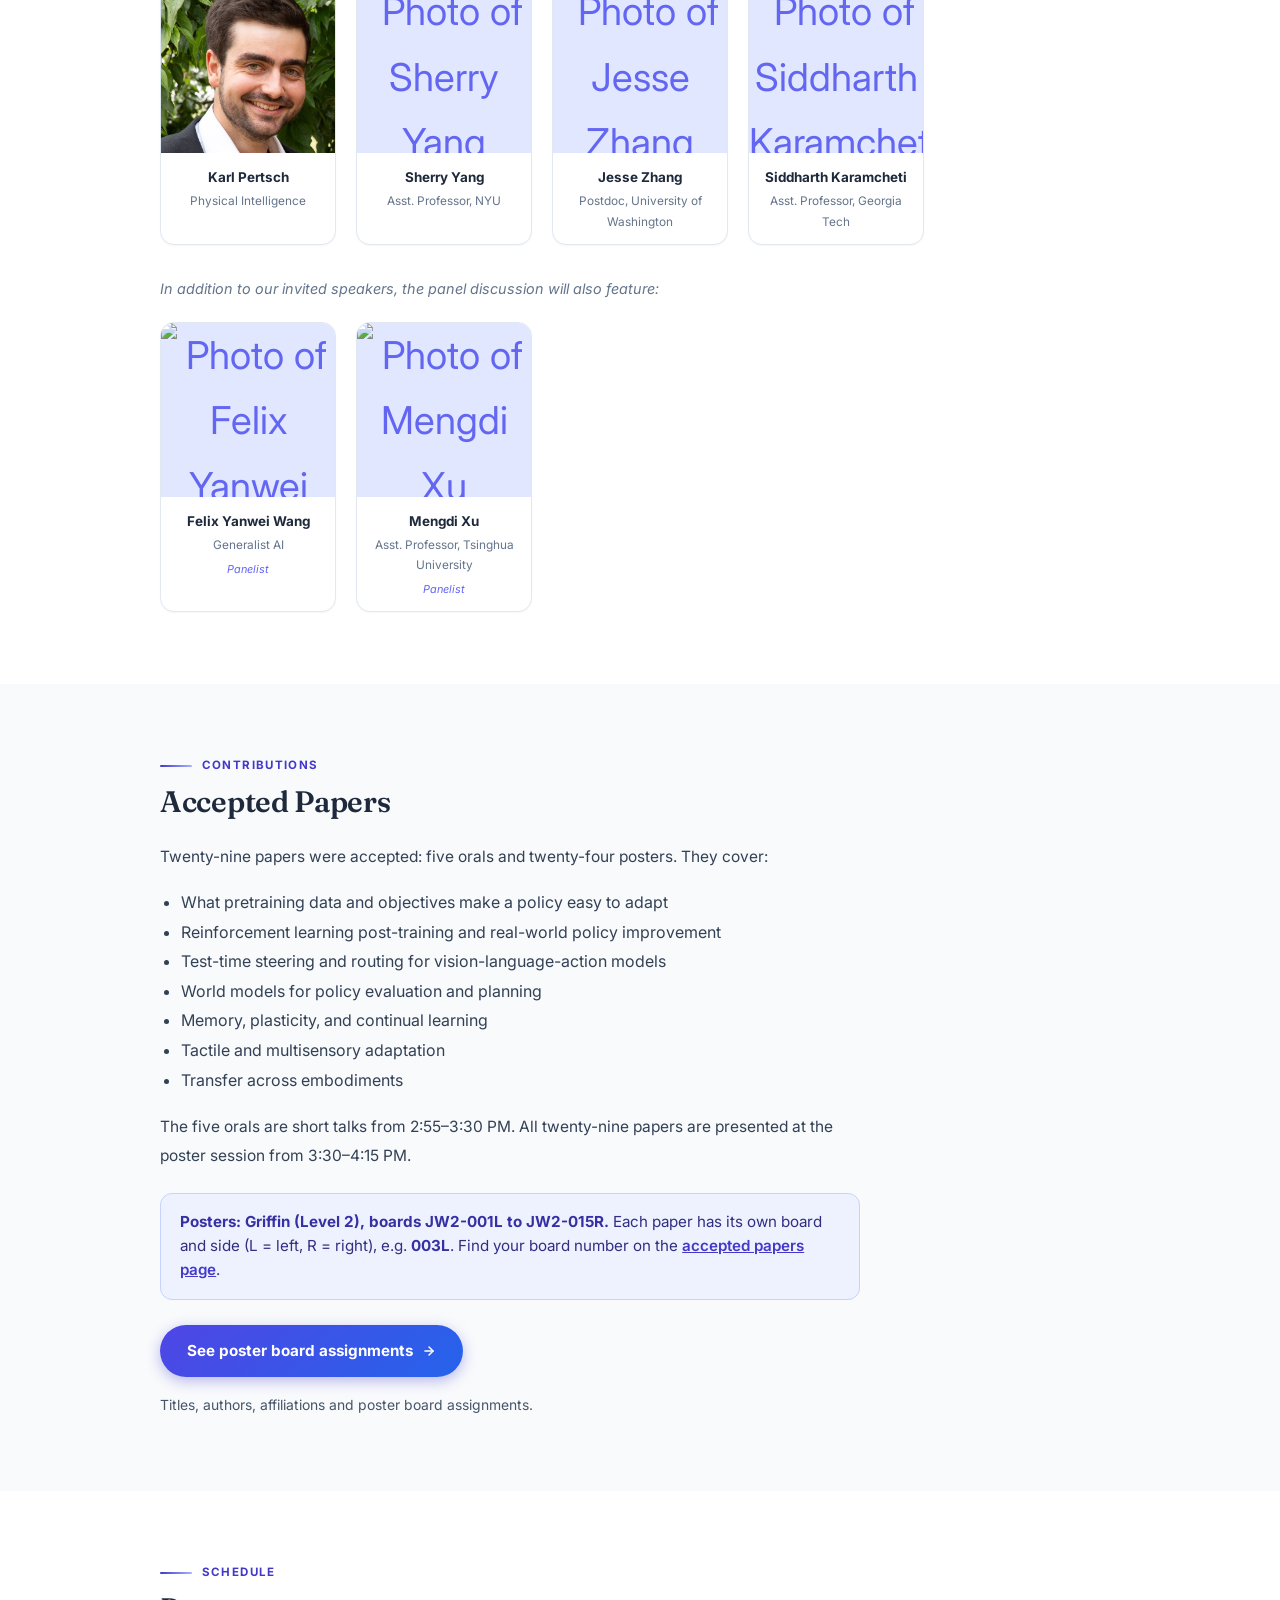
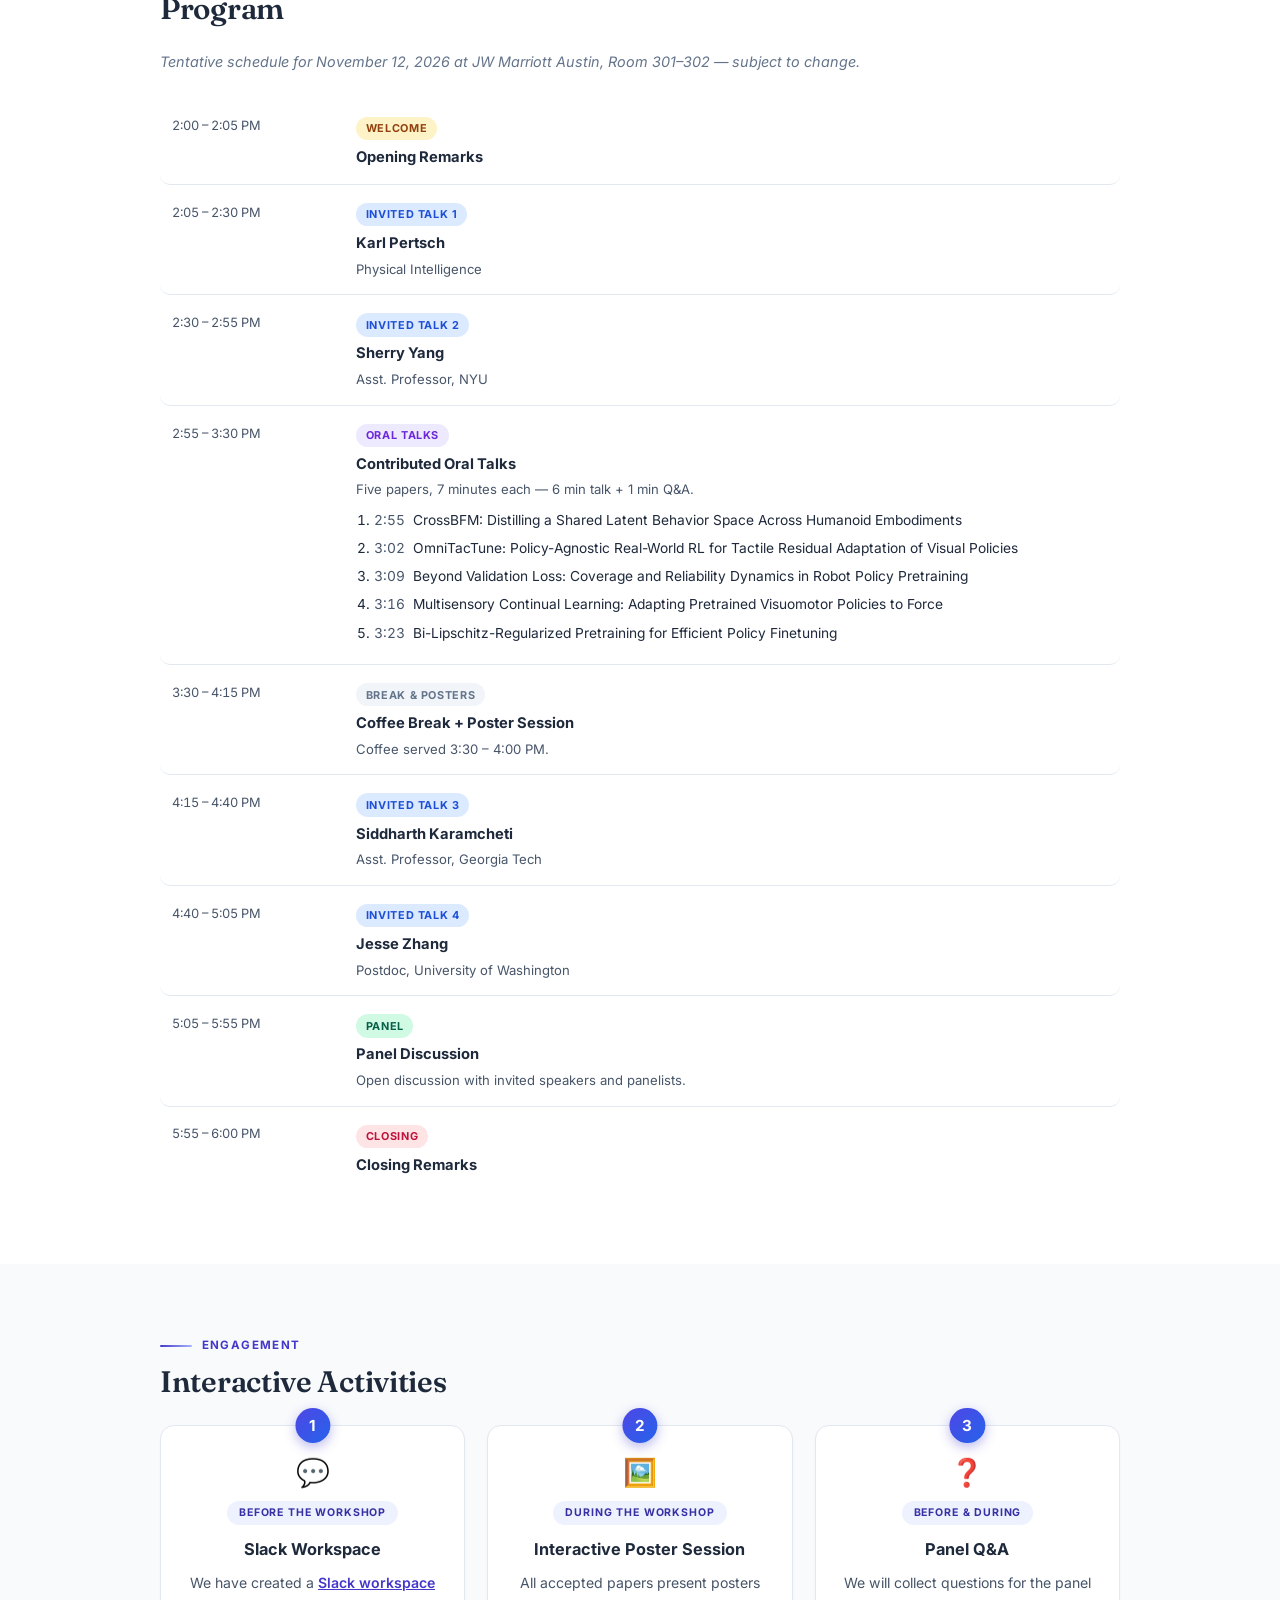
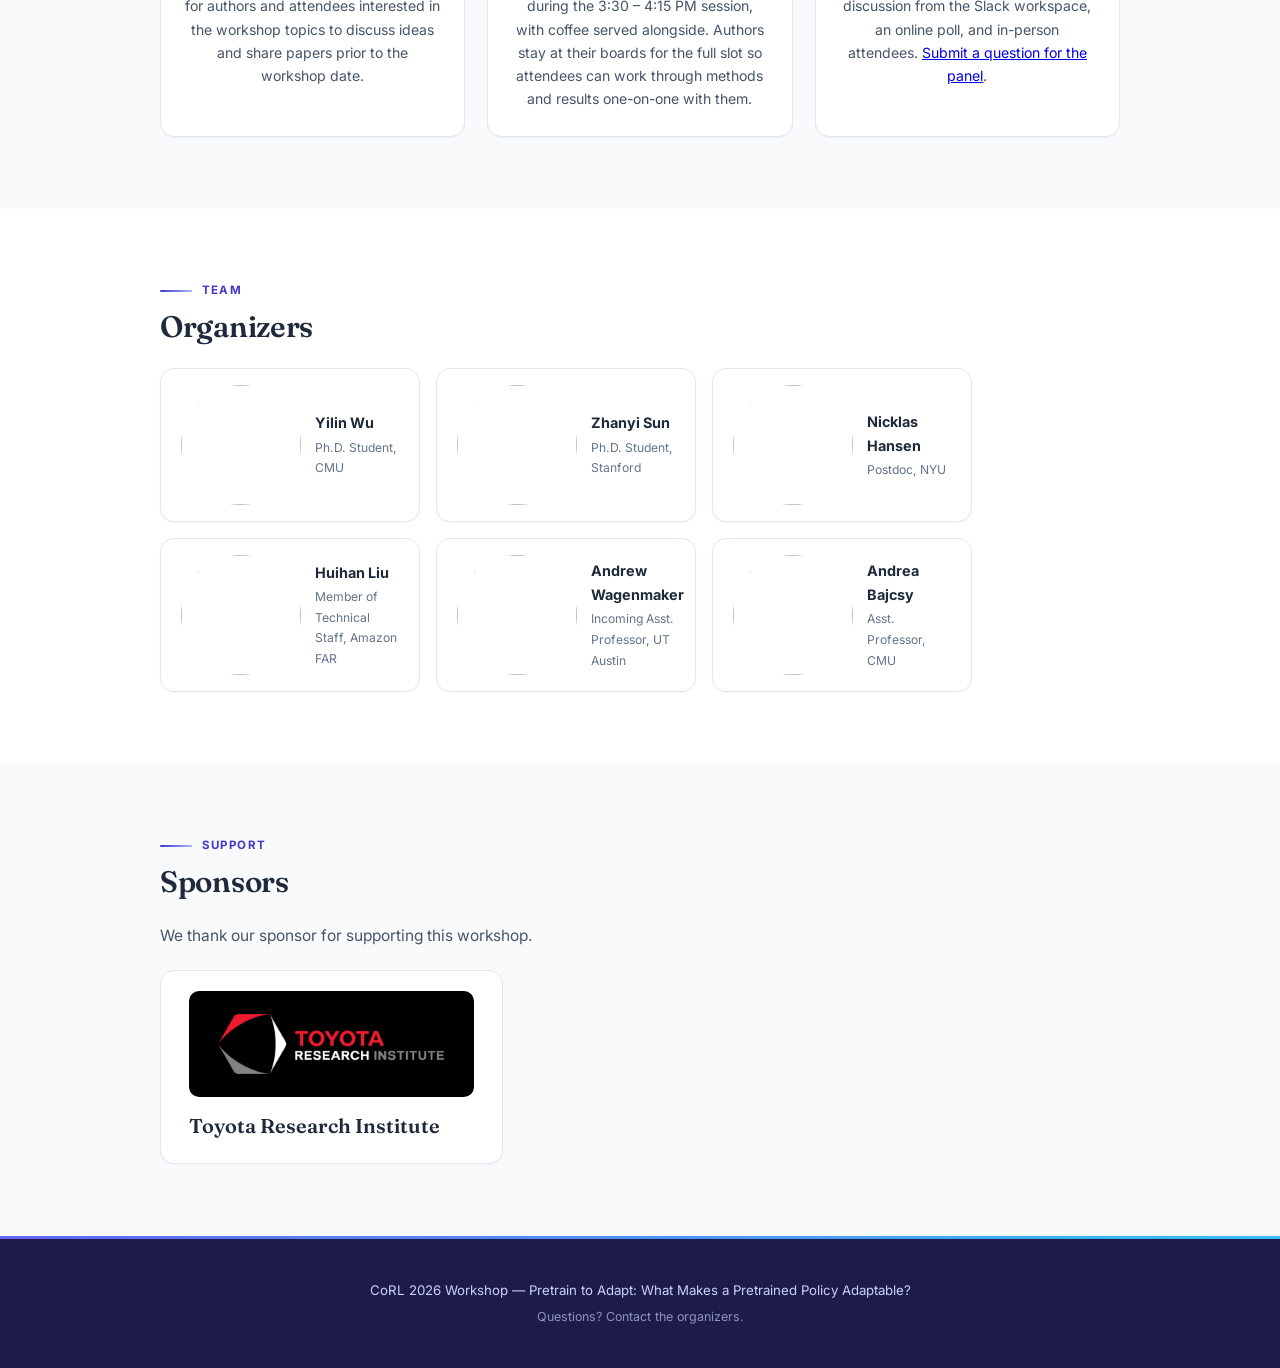
==== commit 3ffcfe88: "Add poster location: Griffin (Level 2), boards JW2-001L to JW2-015R Co-Authored-By: Claude Opus 5.5 " ====
--- a/index.html
+++ b/index.html
@@ -735,6 +735,7 @@
       background: #000; border-radius: 10px; padding: 0.9rem 1.4rem; margin-bottom: 0.5rem;
     }
     .sponsor-card .sponsor-logo img { display: block; width: 240px; max-width: 100%; height: auto; }
+    .badge-poster { background: rgba(255,255,255,0.18); border-color: rgba(255,255,255,0.45); color: #fff; font-weight: 600; }
   </style>
 </head>
 <body>
@@ -780,6 +781,12 @@
           JW Marriott Austin, Room 301–302
         </span>
         <span class="badge">CoRL 2026</span>
+      </div>
+      <div class="hero-badges" style="margin-top:0.6rem;" aria-label="Poster location">
+        <span class="badge badge-poster">
+          <svg width="11" height="11" viewBox="0 0 24 24" fill="none" stroke="currentColor" stroke-width="2.5" aria-hidden="true" focusable="false"><rect x="3" y="3" width="7" height="7" rx="1"/><rect x="14" y="3" width="7" height="7" rx="1"/><rect x="3" y="14" width="7" height="7" rx="1"/><rect x="14" y="14" width="7" height="7" rx="1"/></svg>
+          Posters: Griffin (Level 2), boards JW2-001L to JW2-015R
+        </span>
       </div>
       <div class="hero-cta">
         <a class="btn-hero" href="papers/">
@@ -955,7 +962,7 @@
             <li>Transfer across embodiments</li>
           </ul>
           <p style="margin-top:1.1rem;">The five orals are short talks from 2:55&ndash;3:30 PM. All twenty-nine papers are presented at the poster session from 3:30&ndash;4:15 PM.</p>
-          <div class="poster-callout"><strong>Poster boards 001L&ndash;015R.</strong> Each paper has its own board and side (L = left, R = right), e.g. <strong>003L</strong>. Find your board number on the <a href="papers/" style="color:var(--primary); font-weight:600;">accepted papers page</a>.</div>
+          <div class="poster-callout"><strong>Posters: Griffin (Level 2), boards JW2-001L to JW2-015R.</strong> Each paper has its own board and side (L = left, R = right), e.g. <strong>003L</strong>. Find your board number on the <a href="papers/" style="color:var(--primary); font-weight:600;">accepted papers page</a>.</div>
           <p style="margin-top:1.6rem;">
             <a class="btn-primary" href="papers/">
               See poster board assignments
